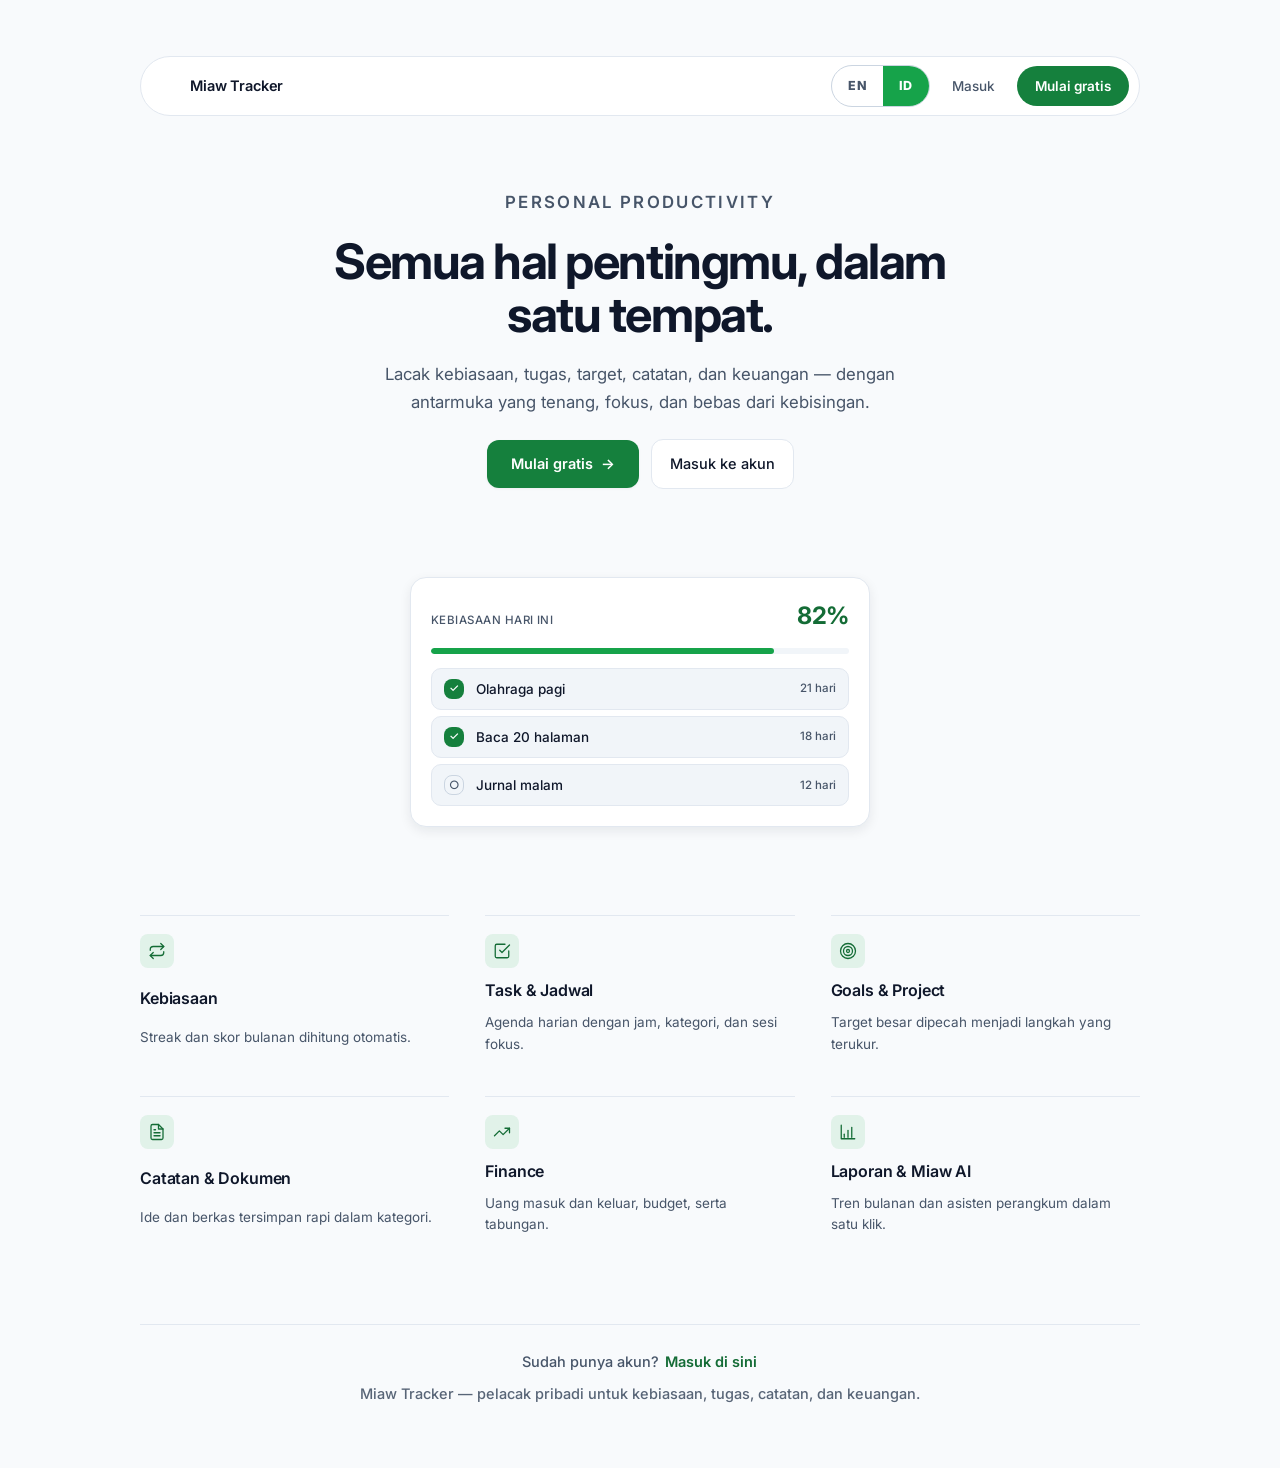
==== public/index.html @ cd2a3429 "ui131: empty state seluruh modul EN + aturan interpolasi (fix Target tercapai, hasil fungsi final)" ====
<!DOCTYPE html>
<html lang="id">
<head>
  <meta charset="UTF-8" />
  <meta name="viewport" content="width=device-width, initial-scale=1.0, viewport-fit=cover" />
  <title>Miaw Tracker - Analitik Kebiasaan</title>
  <link rel="preconnect" href="https://fonts.googleapis.com" />
  <link rel="preconnect" href="https://fonts.gstatic.com" crossorigin />
  <link href="https://fonts.googleapis.com/css2?family=Inter:wght@400;500;600;700&display=swap" rel="stylesheet" />
  <link rel="stylesheet" href="styles.css?v=20260918-ui131" />
  <link rel="stylesheet" href="theme.css?v=20260918-ui131" />
  <link rel="icon" href="cat-logo.svg" />
</head>
<body class="auth-required">
  <a class="skip-link" href="#content">Langsung ke konten</a>
  <div id="overlay" class="overlay" aria-hidden="true"></div>

  <section id="authScreen" class="auth-screen" aria-live="polite"></section>

  <aside id="sidebar" class="sidebar app-shell" aria-label="Navigasi utama">
    <div class="brand">
      <img class="brand-mark" src="cat-logo.svg" alt="" aria-hidden="true" />
      <div class="brand-copy">
        <div class="brand-name">Miaw Tracker</div>
        <p>Jejak harian, mingguan, dan bulanan</p>
      </div>
    </div>

    <nav class="nav">
      <button class="nav-item active" type="button" data-view="dashboard">
        <span class="nav-icon" aria-hidden="true">
          <svg viewBox="0 0 24 24"><rect x="3" y="3" width="7" height="8"/><rect x="14" y="3" width="7" height="5"/><rect x="14" y="12" width="7" height="9"/><rect x="3" y="15" width="7" height="6"/></svg>
        </span>
        <span data-i18n="nav.dashboard">Dashboard</span>
      </button>

      <div class="nav-group" data-group="activity">
        <button class="nav-group-toggle" type="button" data-group-toggle="activity" aria-expanded="false">
          <span class="nav-icon" aria-hidden="true">
            <svg viewBox="0 0 24 24"><path d="M13 2L4.5 13.5H11L9.5 22 18 10.5h-6.5L13 2z"/></svg>
          </span>
          <span class="nav-group-name" data-i18n="nav.activity">Activity</span>
          <span class="nav-chevron" aria-hidden="true"><svg viewBox="0 0 24 24"><path d="M6 9l6 6 6-6"/></svg></span>
        </button>
        <div class="nav-group-items">
          <div class="nav-group-items-inner">
            <button class="nav-item sub" type="button" data-view="task"><span data-i18n="nav.daily">Daily Task</span></button>
            <button class="nav-item sub" type="button" data-view="jadwal"><span data-i18n="nav.jadwal">Jadwal</span></button>
          </div>
        </div>
      </div>

      <div class="nav-group" data-group="goals">
        <button class="nav-group-toggle" type="button" data-group-toggle="goals" aria-expanded="false">
          <span class="nav-icon" aria-hidden="true">
            <svg viewBox="0 0 24 24"><path d="M12 20v-6"/><path d="M12 14c-4 0-6-2.5-6-6 3 0 6 1 6 6z"/><path d="M12 14c4 0 6-2.5 6-6-3 0-6 1-6 6z"/></svg>
          </span>
          <span class="nav-group-name" data-i18n="nav.goals">Goals &amp; Habit</span>
          <span class="nav-chevron" aria-hidden="true"><svg viewBox="0 0 24 24"><path d="M6 9l6 6 6-6"/></svg></span>
        </button>
        <div class="nav-group-items">
          <div class="nav-group-items-inner">
            <button class="nav-item sub" type="button" data-view="goals"><span data-i18n="nav.goals-sub">Goals</span></button>
            <button class="nav-item sub" type="button" data-view="project"><span data-i18n="nav.project">Project</span></button>
            <button class="nav-item sub" type="button" data-view="project-task"><span data-i18n="nav.project-task">Project Task</span></button>
            <button class="nav-item sub" type="button" data-view="habits"><span data-i18n="nav.habit">Habit</span></button>
          </div>
        </div>
      </div>

      <div class="nav-group" data-group="organization">
        <button class="nav-group-toggle" type="button" data-group-toggle="organization" aria-expanded="false">
          <span class="nav-icon" aria-hidden="true">
            <svg viewBox="0 0 24 24"><rect x="3" y="4" width="18" height="16" rx="2"/><path d="M3 9h18M9 9v11"/></svg>
          </span>
          <span class="nav-group-name" data-i18n="nav.organization">Organization</span>
          <span class="nav-chevron" aria-hidden="true"><svg viewBox="0 0 24 24"><path d="M6 9l6 6 6-6"/></svg></span>
        </button>
        <div class="nav-group-items">
          <div class="nav-group-items-inner">
            <button class="nav-item sub" type="button" data-view="catatan"><span data-i18n="nav.notes">Catatan</span></button>
            <button class="nav-item sub" type="button" data-view="dokumen"><span data-i18n="nav.docs">Dokumen</span></button>
          </div>
        </div>
      </div>

      <div class="nav-group" data-group="keuangan">
        <button class="nav-group-toggle" type="button" data-group-toggle="keuangan" aria-expanded="false">
          <span class="nav-icon" aria-hidden="true">
            <svg viewBox="0 0 24 24"><circle cx="12" cy="12" r="9"/><path d="M12 7v10M15 9.5c0-1.4-1.3-2.5-3-2.5s-3 1.1-3 2.5 1.3 2.5 3 2.5 3 1.1 3 2.5-1.3 2.5-3 2.5-3-1.1-3-2.5"/></svg>
          </span>
          <span class="nav-group-name" data-i18n="nav.finance">Finance</span>
          <span class="nav-chevron" aria-hidden="true"><svg viewBox="0 0 24 24"><path d="M6 9l6 6 6-6"/></svg></span>
        </button>
        <div class="nav-group-items">
          <div class="nav-group-items-inner">
            <button class="nav-item sub" type="button" data-view="transaksi"><span data-i18n="nav.tx">Transaksi</span></button>
            <button class="nav-item sub" type="button" data-view="budget"><span data-i18n="nav.budget">Budget</span></button>
            <button class="nav-item sub" type="button" data-view="tabungan"><span data-i18n="nav.savings">Tabungan</span></button>
            <button class="nav-item sub" type="button" data-view="laporan-keuangan"><span data-i18n="nav.report-fin">Laporan Keuangan</span></button>
          </div>
        </div>
      </div>

      <button class="nav-item" type="button" data-view="reports">
        <span class="nav-icon" aria-hidden="true">
          <svg viewBox="0 0 24 24"><path d="M3 3v18h18"/><path d="M7 14v4M12 9v9M17 5v13"/></svg>
        </span>
        <span data-i18n="nav.export">kspor &amp; Laporan</span>
      </button>

      <button class="nav-item" type="button" data-view="miawai">
        <span class="nav-icon" aria-hidden="true">
          <svg viewBox="0 0 24 24"><path d="M12 3l1.9 5.1L19 10l-5.1 1.9L12 17l-1.9-5.1L5 10l5.1-1.9L12 3z"/><path d="M19 15l.9 2.1L22 18l-2.1.9L19 21l-.9-2.1L16 18l2.1-.9L19 15z"/></svg>
        </span>
        <span data-i18n="nav.ai">iawAI</span>
      </button>

      <button class="nav-item" type="button" data-view="account">
        <span class="nav-icon" aria-hidden="true">
          <svg viewBox="0 0 24 24"><path d="M20 21a8 8 0 0 0-16 0"/><circle cx="12" cy="7" r="4"/></svg>
        </span>
        <span data-i18n="nav.account">kun</span>
      </button>
    </nav>
  </aside>

  <main class="main app-shell">
    <header class="topbar">
      <button id="menuBtn" class="icon-button mobile-only" type="button" aria-label="Buka navigasi">
        <svg viewBox="0 0 24 24"><path d="M4 7h16M4 12h16M4 17h16"/></svg>
      </button>

      <div class="title-group">
        <h1 id="pageTitle">Dashboard</h1>
        <p id="pageSubtitle">Ringkasan kebiasaan tahunan</p>
      </div>

      <label id="taskSearchWrap" class="task-search" hidden>
        <svg viewBox="0 0 24 24"><circle cx="11" cy="11" r="7"/><path d="m20 20-3.5-3.5"/></svg>
        <input id="taskSearchInput" type="search" placeholder="Cari task…" autocomplete="off" />
      </label>

      <div class="lang-toggle" role="group" aria-label="Pilih bahasa / Choose language">
        <button type="button" class="lang-btn" data-action="set-lang" data-lang-set="en" aria-pressed="false" title="English">EN</button>
        <button type="button" class="lang-btn" data-action="set-lang" data-lang-set="id" aria-pressed="true" title="Bahasa Indonesia">ID</button>
      </div>

      <button id="globalSearchBtn" class="icon-button" type="button" aria-label="Cari (Ctrl+K)" title="Cari (Ctrl+K)">
        <svg viewBox="0 0 24 24"><circle cx="11" cy="11" r="7"/><path d="m20 20-3.5-3.5"/></svg>
      </button>

      <div id="authPanel" class="auth-panel" aria-live="polite"></div>

      <button id="themeToggle" class="icon-button" type="button" aria-label="Ganti tema warna" title="Ganti tema warna">
        <svg class="sun-icon" viewBox="0 0 24 24"><circle cx="12" cy="12" r="4"/><path d="M12 2v2M12 20v2M4.93 4.93l1.41 1.41M17.66 17.66l1.41 1.41M2 12h2M20 12h2M4.93 19.07l1.41-1.41M17.66 6.34l1.41-1.41"/></svg>
        <svg class="moon-icon" viewBox="0 0 24 24"><path d="M21 12.8A9 9 0 1 1 11.2 3 7 7 0 0 0 21 12.8Z"/></svg>
      </button>
    </header>

    <section id="content" class="content" aria-live="polite"></section>
  </main>

  <div id="toast" class="toast" role="status" aria-live="polite"></div>

  <script src="runtime-config.js?v=20260918-ui131"></script>
  <script src="js/core/01-config.js?v=20260918-ui131"></script>
  <script src="js/core/04-utils.js?v=20260918-ui131"></script>
  <script src="js/core/06b-i18n-dict.js?v=20260918-ui131"></script>
  <script src="js/core/06-lang.js?v=20260918-ui131"></script>
  <script src="js/core/07-theme.js?v=20260918-ui131"></script>
  <script src="js/core/02-runtime-dom.js?v=20260918-ui131"></script>
  <script src="js/core/05-storage.js?v=20260918-ui131"></script>
  <script src="js/auth/11-session.js?v=20260918-ui131"></script>
  <script src="js/core/03-state.js?v=20260918-ui131"></script>
  <script src="js/auth/13-remote-sync.js?v=20260918-ui131"></script>
  <script src="js/auth/12-oauth.js?v=20260918-ui131"></script>
  <script src="js/core/06-toast.js?v=20260918-ui131"></script>
  <script src="js/core/08-nav.js?v=20260918-ui131"></script>
  <script src="js/auth/14-auth-ui.js?v=20260918-ui131"></script>
  <script src="js/core/09-router.js?v=20260918-ui131"></script>
  <script src="js/modules/habit-analytics.js?v=20260918-ui131"></script>
  <script src="js/modules/daily-tasks.js?v=20260918-ui131"></script>
  <script src="js/modules/goals.js?v=20260918-ui131"></script>
  <script src="js/modules/projects.js?v=20260918-ui131"></script>
  <script src="js/modules/tasks.js?v=20260918-ui131"></script>
  <script src="js/modules/schedule.js?v=20260918-ui131"></script>
  <script src="js/modules/notes.js?v=20260918-ui131"></script>
  <script src="js/modules/finance-reports-legacy.js?v=20260918-ui131"></script>
  <script src="js/modules/finance-savings.js?v=20260918-ui131"></script>
  <script src="js/modules/finance-budget.js?v=20260918-ui131"></script>
  <script src="js/modules/finance-transactions.js?v=20260918-ui131"></script>
  <script src="js/modules/finance-documents.js?v=20260918-ui131"></script>
  <script src="js/modules/progress.js?v=20260918-ui131"></script>
  <script src="js/modules/dashboard.js?v=20260918-ui131"></script>
  <script src="js/modules/miawai.js?v=20260918-ui131"></script>
  <script src="js/modules/habit-legacy.js?v=20260918-ui131"></script>
  <script src="js/events/20-bind-events.js?v=20260918-ui131"></script>
  <script src="js/modules/laporan-export.js?v=20260918-ui131"></script>
  <script src="js/modules/global-search.js?v=20260918-ui131"></script>
  <script src="js/modules/onboarding.js?v=20260918-ui131"></script>
  <script src="js/core/22-ux-states.js?v=20260918-ui131"></script>
  <script src="js/bootstrap/30-init.js?v=20260918-ui131"></script>
</body>
</html>
---- public/styles.css ----
:root {
color-scheme: light;
}

[data-theme="dark"] {
color-scheme: dark;
}

* {
  box-sizing: border-box;
}

html {
  min-height: 100%;
  overflow-x: hidden;
}

body {
  min-height: 100vh;
  width: 100%;
  max-width: 100vw;
  margin: 0;
  overflow-x: hidden;
  background:
    linear-gradient(130deg, color-mix(in srgb, var(--teal) 8%, transparent), transparent 260px),
    linear-gradient(225deg, color-mix(in srgb, var(--rose) 7%, transparent), transparent 330px),
    linear-gradient(0deg, color-mix(in srgb, var(--blue) 5%, transparent), transparent 420px),
    var(--bg);
  color: var(--text);
  font-family: Inter, ui-sans-serif, system-ui, -apple-system, BlinkMacSystemFont, "Segoe UI", sans-serif;
  line-height: 1.5;
}

body.auth-required {
  display: grid;
  place-items: stretch;
}

body.auth-required .app-shell,
body.auth-required .overlay {
  display: none;
}

.auth-screen {
  display: none;
}

body.auth-required .auth-screen {
  min-height: 100vh;
  display: grid;
  place-items: center;
  padding: 28px;
}

.auth-hero {
  width: min(100%, 430px);
  display: grid;
  gap: 22px;
  padding: 28px;
  border: 1px solid var(--line);
  border-radius: var(--radius);
  background:
    linear-gradient(135deg, color-mix(in srgb, var(--teal) 11%, transparent), transparent 48%),
    linear-gradient(315deg, color-mix(in srgb, var(--rose) 9%, transparent), transparent 52%),
    var(--panel);
  box-shadow: var(--shadow);
}

.auth-brand {
  display: flex;
  align-items: center;
  gap: 12px;
}

.auth-brand img {
  width: 48px;
  height: 48px;
  object-fit: contain;
}

.auth-brand span,
.auth-brand strong {
  display: block;
}

.auth-brand span {
  color: var(--muted);
  font-size: var(--fs-xs);
  font-weight: 900;
  letter-spacing: 0.08em;
  text-transform: uppercase;
}

.auth-brand strong {
  color: var(--text);
  font-size: var(--fs-base);
}

.auth-copy {
  display: grid;
  gap: 8px;
}

.auth-copy h1,
.auth-copy p {
  margin: 0;
}

.auth-copy h1 {
  font-size: clamp(1.55rem, 7vw, 2.15rem);
  line-height: 1.1;
}

.auth-copy p {
  color: var(--muted);
  font-size: var(--fs-md);
}

.auth-hint {
  margin: 0;
  color: var(--muted);
  font-size: var(--fs-sm);
  font-weight: 700;
}

.auth-page-form {
  display: grid;
  gap: 9px;
}

.auth-page-form label {
  color: var(--text);
  font-size: var(--fs-sm);
  font-weight: 900;
}

.auth-page-form input {
  width: 100%;
  min-height: 46px;
  padding: 10px 12px;
  font-size: var(--fs-base);
  border: 1px solid var(--line);
  border-radius: var(--radius);
  background: var(--panel-soft);
  color: var(--text);
  outline: none;
}

.auth-page-form input:focus {
  border-color: var(--teal);
  box-shadow: var(--focus);
}

.auth-primary,
.auth-switch,
.auth-text-button {
  min-height: 44px;
  border-radius: var(--radius);
  font-weight: 900;
}

.auth-primary {
  margin-top: 6px;
  border: 1px solid var(--teal-strong);
  background: var(--teal-strong);
  color: var(--on-accent);
}

.auth-primary:disabled {
  cursor: wait;
  opacity: 0.68;
}

.auth-text-button:disabled {
  cursor: not-allowed;
  color: var(--muted);
  opacity: 0.7;
}

.auth-switch,
.auth-text-button {
  border: 0;
  background: transparent;
  color: color-mix(in srgb, var(--blue) 70%, var(--text));
}

.auth-row-actions {
  display: flex;
  flex-wrap: wrap;
  justify-content: space-between;
  gap: 8px;
}

button,
input,
select {
  font: inherit;
}

button {
  cursor: pointer;
}

svg {
  width: 20px;
  height: 20px;
  fill: none;
  stroke: currentColor;
  stroke-width: 2;
  stroke-linecap: round;
  stroke-linejoin: round;
}

.sidebar {
  position: fixed;
  inset: 0 auto 0 0;
  z-index: 30;
  width: 292px;
  display: flex;
  flex-direction: column;
  gap: 22px;
  padding: 22px 18px;
  background:
    linear-gradient(160deg, color-mix(in srgb, var(--teal) 22%, transparent), transparent 28%),
    linear-gradient(20deg, color-mix(in srgb, var(--violet) 14%, transparent), transparent 44%),
    var(--sidebar);
  color: var(--sidebar-text);
  box-shadow: var(--sh-4);
}

.brand {
  display: flex;
  align-items: center;
  gap: 12px;
  padding: 8px 6px 14px;
  border-bottom: 1px solid rgba(255, 255, 255, 0.12);
}

.brand-mark {
  width: 44px;
  height: 44px;
  display: block;
  object-fit: contain;
  filter: drop-shadow(0 4px 8px rgba(15, 23, 42, 0.14));
}

.brand-copy h1, .brand-copy .brand-name,
.brand-copy p,
.title-group h1,
.title-group h2,
.title-group p,
.section-heading h3,
.section-heading p {
  margin: 0;
}

.brand-copy h1, .brand-copy .brand-name {
  font-size: var(--fs-base);
  line-height: 1.2;
}

.brand-copy p {
  margin-top: 2px;
  color: color-mix(in srgb, var(--sidebar-text) 0.72, transparent);
  font-size: var(--fs-xs);
}

.nav {
  display: flex;
  flex-direction: column;
  gap: 18px;
  flex: 1 1 auto;
  min-height: 0;
  overflow-y: auto;
  overscroll-behavior: contain;
  scrollbar-width: thin;
  padding-right: 4px;
}

.nav-item,
.month-link {
  width: 100%;
  display: flex;
  align-items: center;
  justify-content: space-between;
  gap: 10px;
  min-height: 44px;
  padding: 9px 10px;
  border: 1px solid transparent;
  border-radius: var(--radius);
  background: transparent;
  color: color-mix(in srgb, var(--sidebar-text) 78%, transparent);
  text-align: left;
}

.nav-item {
  justify-content: flex-start;
  font-weight: 800;
}

.nav-icon {
  width: 28px;
  height: 28px;
  display: grid;
  place-items: center;
}

.nav-icon svg {
  width: 18px;
  height: 18px;
}

.nav-item:hover,
.month-link:hover,
.nav-item.active,
.month-link.active {
  background: var(--sidebar-soft);
  border-color: rgba(255, 255, 255, 0.12);
  color: var(--sidebar-text);
}

.nav-item.active {
  box-shadow: inset 4px 0 0 var(--cyan);
}

.month-link.active {
  box-shadow: inset 4px 0 0 var(--amber);
}

.month-link strong {
  width: 44px;
  text-align: right;
  color: color-mix(in srgb, var(--teal) 70%, var(--text));
  font-size: var(--fs-xs);
}

.month-link:nth-child(3n + 1) strong {
  color: color-mix(in srgb, var(--green) 70%, var(--text));
}

.month-link:nth-child(3n + 2) strong {
  color: color-mix(in srgb, var(--amber) 70%, var(--text));
}

.month-link:nth-child(3n) strong {
  color: color-mix(in srgb, var(--violet) 70%, var(--text));
}

.nav-block {
  display: grid;
  gap: 8px;
}

.nav-label {
  color: color-mix(in srgb, var(--sidebar-text) 0.62, transparent);
  font-size: var(--fs-2xs);
  font-weight: 800;
  letter-spacing: 0.08em;
  text-transform: uppercase;
}

.year-select {
  width: 100%;
  min-height: 42px;
  padding: 0 10px;
  border: 1px solid rgba(255, 255, 255, 0.14);
  border-radius: var(--radius);
  background: var(--sidebar-soft);
  color: var(--sidebar-text);
  outline: none;
}

.year-select:focus {
  box-shadow: 0 0 0 3px color-mix(in srgb, var(--teal) 20%, transparent);
}

.month-list {
  display: grid;
  gap: 4px;
  padding-right: 2px;
}

.auth-panel {
  min-width: 0;
  flex: 0 1 auto;
}

.auth-card {
  display: flex;
  align-items: center;
  gap: 10px;
  max-width: min(390px, 34vw);
  min-height: 42px;
  padding: 6px 8px 6px 10px;
  border: 1px solid var(--line);
  border-radius: var(--radius);
  background: var(--panel);
  color: var(--muted);
  font-size: var(--fs-xs);
}

.auth-card strong {
  overflow: hidden;
  color: var(--text);
  font-size: var(--fs-sm);
  text-overflow: ellipsis;
  white-space: nowrap;
}

.auth-card p {
  margin: 0;
  overflow: hidden;
  color: var(--muted);
  font-size: var(--fs-2xs);
  text-overflow: ellipsis;
  white-space: nowrap;
}

.auth-kicker {
  color: color-mix(in srgb, var(--teal) 70%, var(--text));
  font-size: var(--fs-2xs);
  font-weight: 900;
  letter-spacing: 0.06em;
  text-transform: uppercase;
  white-space: nowrap;
}

.auth-identity {
  display: grid;
  min-width: 0;
  line-height: 1.2;
}


.auth-button {
  min-height: 44px;
  padding-inline: 16px;
  border-radius: var(--radius);
  border: 1px solid var(--line);
  background: linear-gradient(125deg, var(--teal), var(--teal-strong));
  color: var(--on-accent);
  font-weight: 900;
}

.auth-button.secondary {
  border-color: var(--line);
  background: var(--panel-soft);
  color: var(--text);
}

.auth-button:disabled {
  cursor: wait;
  opacity: 0.68;
}

.auth-card.signed-in {
  background:
    linear-gradient(135deg, color-mix(in srgb, var(--teal) 8%, transparent), transparent 58%),
    var(--panel);
}

.sidebar-footer {
  margin-top: auto;
  padding: 12px;
  border: 1px solid rgba(255, 255, 255, 0.12);
  border-radius: var(--radius);
  background: rgba(255, 255, 255, 0.05);
  color: color-mix(in srgb, var(--sidebar-text) 0.72, transparent);
  font-size: var(--fs-sm);
}

.sidebar-footer p {
  margin: 0;
}

.main {
  min-width: 0;
  max-width: 100vw;
  margin-left: 292px;
}

.topbar {
  position: sticky;
  top: 0;
  z-index: 20;
  display: flex;
  align-items: center;
  justify-content: space-between;
  gap: 14px;
  min-height: 64px;
  padding: 10px 24px;
  background: var(--panel);
  border-bottom: 1px solid var(--line);
  min-width: 0;
}

.title-group {
  min-width: 0;
  margin-right: auto;
}

.title-group h1,
.title-group h2 {
  font-size: clamp(1.15rem, 2vw, 1.7rem);
  line-height: 1.2;
}

.title-group p {
  margin-top: 2px;
  color: var(--muted);
  font-size: var(--fs-md);
}

.icon-button {
  width: 42px;
  height: 42px;
  display: grid;
  place-items: center;
  flex: 0 0 auto;
  border: 1px solid var(--line);
  border-radius: var(--radius);
  background: var(--panel);
  color: var(--text);
}

.icon-button:hover,
.icon-button:focus-visible {
  border-color: var(--teal);
  box-shadow: var(--focus);
  outline: none;
}

.moon-icon,
[data-theme="dark"] .sun-icon {
  display: none;
}

[data-theme="dark"] .moon-icon {
  display: block;
}

.mobile-only {
  display: none;
}

.content {
  width: min(100%, 1500px);
  max-width: 100vw;
  margin: 0 auto;
  padding: 24px 28px 42px;
}

.dashboard-layout,
.month-layout {
  display: grid;
  gap: 18px;
}

.dashboard-layout > *,
.month-layout > * {
  min-width: 0;
}

.dashboard-sheet {
  display: grid;
  grid-template-columns: 170px minmax(0, 1fr) 210px;
  gap: 12px;
  align-items: stretch;
  min-width: 0;
  max-width: 100%;
  overflow: hidden;
  padding: 12px;
  border: 1px solid var(--line);
  border-radius: var(--radius);
  background:
    linear-gradient(135deg, color-mix(in srgb, var(--teal) 7%, transparent), transparent 38%),
    linear-gradient(315deg, color-mix(in srgb, var(--amber) 8%, transparent), transparent 36%),
    linear-gradient(90deg, color-mix(in srgb, var(--line) 30%, transparent) 1px, transparent 1px),
    linear-gradient(180deg, color-mix(in srgb, var(--line) 30%, transparent) 1px, transparent 1px),
    var(--panel);
  background-size: 34px 34px;
  box-shadow: var(--shadow);
}

.sheet-sidebar {
  display: grid;
  grid-template-rows: repeat(3, minmax(112px, 1fr));
  gap: 8px;
}

.sheet-tile {
  display: grid;
  align-content: center;
  justify-items: center;
  gap: 8px;
  min-height: 110px;
  padding: 14px;
  border: 1px solid var(--line);
  border-radius: var(--radius);
  box-shadow: var(--sh-3);
  text-align: center;
}

.label-tile {
  background: linear-gradient(160deg, color-mix(in srgb, var(--rose) 14%, var(--panel)), var(--panel));
}

.month-tile {
  background: linear-gradient(160deg, color-mix(in srgb, var(--blue) 14%, var(--panel)), var(--panel));
}

.habit-tile {
  background: linear-gradient(160deg, color-mix(in srgb, var(--teal) 15%, var(--panel)), var(--panel));
}

.sheet-tile span {
  color: var(--muted);
  font-size: var(--fs-xs);
  font-weight: 900;
}

.sheet-tile strong {
  font-size: var(--fs-2xl);
  line-height: 1.1;
}

.label-tile strong {
  color: var(--rose);
}

.month-tile strong {
  color: color-mix(in srgb, var(--blue) 70%, var(--text));
}

.habit-tile strong {
  color: color-mix(in srgb, var(--teal) 70%, var(--text));
}

.sheet-stage,
.cat-card {
  border: 1px solid var(--line);
  border-radius: var(--radius);
  background:
    linear-gradient(180deg, color-mix(in srgb, var(--cyan) 5%, transparent), transparent 44%),
    color-mix(in srgb, var(--panel) 94%, transparent);
}

.sheet-stage {
  display: grid;
  gap: 12px;
  min-width: 0;
  max-width: 100%;
  overflow: hidden;
  padding: 16px;
}

.sheet-stage-head {
  display: flex;
  align-items: flex-start;
  justify-content: space-between;
  gap: 12px;
}

.sheet-stage-head h3,
.sheet-stage-head p {
  margin: 0;
}

.sheet-stage-head h2 {
  margin-top: 8px;
  font-size: var(--fs-xl);
  line-height: 1.2;
}

.sheet-stage-head p {
  margin-top: 4px;
  color: var(--muted);
  font-size: var(--fs-md);
}

.cat-card {
  position: relative;
  display: grid;
  align-content: center;
  justify-items: center;
  gap: 10px;
  min-height: 280px;
  padding: 18px;
  overflow: hidden;
  text-align: center;
}

.cat-card::before {
  content: "";
  position: absolute;
  inset: auto -30px -55px -30px;
  height: 135px;
  background:
    radial-gradient(circle at 20% 42%, color-mix(in srgb, var(--rose) 26%, transparent), transparent 34%),
    radial-gradient(circle at 74% 20%, color-mix(in srgb, var(--amber) 28%, transparent), transparent 32%),
    linear-gradient(135deg, color-mix(in srgb, var(--teal) 20%, transparent), color-mix(in srgb, var(--violet) 16%, transparent));
  opacity: 0.72;
}

.cat-card > * {
  position: relative;
  z-index: 1;
}

.cat-card span {
  color: var(--muted);
  font-size: var(--fs-sm);
  font-weight: 900;
  letter-spacing: 0.06em;
  text-transform: uppercase;
}

.cat-card strong {
  font-size: var(--fs-4xl);
  line-height: 1;
}

.cat-card p {
  max-width: 150px;
  margin: 0;
  color: var(--muted);
  font-size: var(--fs-sm);
}

.cat-badge {
  width: 148px;
  height: 168px;
  display: grid;
  place-items: center;
}

.cat-badge img {
  width: 100%;
  height: 100%;
  display: block;
  object-fit: contain;
  filter: drop-shadow(0 12px 18px rgba(15, 23, 42, 0.18));
}

.daily-strip {
  display: grid;
  grid-auto-flow: column;
  grid-auto-columns: minmax(42px, 1fr);
  gap: 5px;
  width: 100%;
  max-width: 100%;
  min-width: 0;
  overflow: auto;
  padding: 8px 2px 2px;
}

.daily-strip.empty {
  grid-auto-flow: row;
  color: var(--muted);
  font-weight: 800;
}

.day-score {
  display: grid;
  justify-items: center;
  gap: 5px;
  min-height: 58px;
  padding: 6px 4px;
  border: 1px solid var(--line);
  border-radius: var(--radius);
  background: var(--panel-soft);
}

.day-score strong {
  font-size: var(--fs-2xs);
  line-height: 1;
}

.day-score span {
  width: 24px;
  height: 24px;
  display: grid;
  place-items: center;
  border-radius: var(--r-xs);
  background: var(--panel);
  color: var(--muted);
  font-size: var(--fs-2xs);
  font-weight: 900;
}

.score-great {
  border-color: color-mix(in srgb, var(--green) 60%, var(--line));
  background: linear-gradient(180deg, color-mix(in srgb, var(--green) 18%, var(--panel)), var(--panel));
}

.score-good {
  border-color: color-mix(in srgb, var(--cyan) 55%, var(--line));
  background: linear-gradient(180deg, color-mix(in srgb, var(--cyan) 15%, var(--panel)), var(--panel));
}

.score-watch {
  border-color: color-mix(in srgb, var(--amber) 60%, var(--line));
  background: linear-gradient(180deg, color-mix(in srgb, var(--amber) 19%, var(--panel)), var(--panel));
}

.score-low {
  border-color: color-mix(in srgb, var(--rose) 50%, var(--line));
  background: linear-gradient(180deg, color-mix(in srgb, var(--rose) 13%, var(--panel)), var(--panel));
}

.dashboard-band {
  display: grid;
  grid-template-columns: repeat(auto-fit, minmax(172px, 1fr));
  gap: 14px;
  min-width: 0;
}

.category-board {
  display: grid;
  grid-template-columns: repeat(4, minmax(0, 1fr));
  gap: 12px;
  min-width: 0;
}

.category-card {
  display: grid;
  gap: 12px;
  min-height: 138px;
  padding: 15px;
  border: 1px solid var(--line);
  border-left-width: 5px;
  border-radius: var(--radius);
  background: linear-gradient(180deg, color-mix(in srgb, var(--teal) 4%, var(--panel)), var(--panel));
  box-shadow: var(--shadow);
}

.category-card.tone-blue {
  background: linear-gradient(180deg, color-mix(in srgb, var(--blue) 6%, var(--panel)), var(--panel));
}

.category-card.tone-amber {
  background: linear-gradient(180deg, color-mix(in srgb, var(--amber) 8%, var(--panel)), var(--panel));
}

.category-card.tone-rose {
  background: linear-gradient(180deg, color-mix(in srgb, var(--rose) 7%, var(--panel)), var(--panel));
}

.category-card div:first-child {
  display: flex;
  align-items: flex-start;
  justify-content: space-between;
  gap: 12px;
}

.category-card span {
  color: var(--muted);
  font-size: var(--fs-xs);
  font-weight: 900;
  letter-spacing: 0.05em;
  text-transform: uppercase;
}

.category-card strong {
  font-size: var(--fs-xl);
  line-height: 1;
}

.category-track {
  height: 12px;
  overflow: hidden;
  border-radius: var(--r-pill);
  background: color-mix(in srgb, var(--line) 70%, transparent);
}

.category-track span {
  display: block;
  height: 100%;
  border-radius: inherit;
  background: var(--teal);
}

.category-card.tone-amber .category-track span {
  background: linear-gradient(90deg, var(--amber), var(--orange));
}

.category-card.tone-rose .category-track span {
  background: linear-gradient(90deg, var(--rose), var(--pink));
}

.category-card.tone-blue .category-track span {
  background: linear-gradient(90deg, var(--blue), var(--violet));
}

.category-card p {
  margin: 0;
  color: var(--muted);
  font-size: var(--fs-sm);
}

.month-board {
  min-width: 0;
  overflow: hidden;
}

.month-tile-grid {
  display: grid;
  grid-template-columns: repeat(12, minmax(82px, 1fr));
  gap: 7px;
  max-width: 100%;
  min-width: 0;
  overflow: auto;
}

.month-score-card {
  display: grid;
  justify-items: start;
  gap: 6px;
  min-height: 94px;
  padding: 11px;
  border: 1px solid var(--line);
  border-radius: var(--radius);
  background: linear-gradient(180deg, var(--panel-soft), var(--panel));
  color: var(--text);
  text-align: left;
}

.month-score-card:nth-child(4n + 1) {
  border-top: 4px solid var(--teal);
}

.month-score-card:nth-child(4n + 2) {
  border-top: 4px solid var(--blue);
}

.month-score-card:nth-child(4n + 3) {
  border-top: 4px solid var(--amber);
}

.month-score-card:nth-child(4n) {
  border-top: 4px solid var(--rose);
}

.month-score-card.score-great strong {
  color: color-mix(in srgb, var(--green) 70%, var(--text));
}

.month-score-card.score-good strong {
  color: var(--accent-ink);
}

.month-score-card.score-watch strong {
  color: color-mix(in srgb, var(--amber) 70%, var(--text));
}

.month-score-card.score-low strong {
  color: var(--rose);
}

.month-score-card:hover,
.month-score-card:focus-visible {
  border-color: var(--teal);
  box-shadow: var(--focus);
  outline: none;
}

.month-score-card span,
.month-score-card em {
  color: var(--muted);
  font-size: var(--fs-2xs);
  font-style: normal;
  font-weight: 900;
  letter-spacing: 0.04em;
  text-transform: uppercase;
}

.month-score-card strong {
  font-size: var(--fs-xl);
  line-height: 1;
}

.metric-grid {
  display: grid;
  grid-template-columns: repeat(auto-fit, minmax(172px, 1fr));
  gap: 14px;
}

.metric-grid > .metric-card:only-child {
  grid-column: 1 / -1;
}

.metric-card,
.panel {
  border: 1px solid var(--line);
  border-radius: var(--radius);
  background: var(--panel);
  box-shadow: var(--shadow);
}

.metric-card {
  min-width: 0;
  min-height: 124px;
  display: flex;
  flex-direction: column;
  justify-content: space-between;
  gap: 8px;
  padding: 16px;
  overflow: hidden;
  border-left-width: 5px;
}

.metric-card.tone-teal {
  background: linear-gradient(160deg, color-mix(in srgb, var(--teal) 10%, var(--panel)), var(--panel) 62%);
}

.metric-card.tone-blue {
  background: linear-gradient(160deg, color-mix(in srgb, var(--blue) 10%, var(--panel)), var(--panel) 62%);
}

.metric-card.tone-amber {
  background: linear-gradient(160deg, color-mix(in srgb, var(--amber) 13%, var(--panel)), var(--panel) 62%);
}

.metric-card.tone-rose {
  background: linear-gradient(160deg, color-mix(in srgb, var(--rose) 10%, var(--panel)), var(--panel) 62%);
}

.metric-card.tone-violet {
  background: linear-gradient(160deg, color-mix(in srgb, var(--violet) 10%, var(--panel)), var(--panel) 62%);
}

.metric-card span {
  color: var(--muted);
  font-size: var(--fs-xs);
  font-weight: 900;
  letter-spacing: 0.06em;
  text-transform: uppercase;
}

.metric-card strong {
  font-size: clamp(1.35rem, 3vw, 2rem);
  line-height: 1.1;
}

.metric-card.tone-teal strong {
  color: color-mix(in srgb, var(--teal) 70%, var(--text));
}

.metric-card.tone-blue strong {
  color: color-mix(in srgb, var(--blue) 70%, var(--text));
}

.metric-card.tone-amber strong {
  color: color-mix(in srgb, var(--amber) 70%, var(--text));
}

.metric-card.tone-rose strong {
  color: var(--rose);
}

.metric-card.tone-violet strong {
  color: color-mix(in srgb, var(--violet) 70%, var(--text));
}

.metric-card p {
  margin: 0;
  color: var(--muted);
  font-size: var(--fs-sm);
}

.tone-teal {
  border-left-color: var(--teal);
}

.tone-blue {
  border-left-color: var(--blue);
}

.tone-amber {
  border-left-color: var(--amber);
}

.tone-rose {
  border-left-color: var(--rose);
}

.tone-violet {
  border-left-color: var(--violet);
}

.panel {
  padding: 18px;
}

.point-calendar-panel {
  min-width: 0;
}

.point-calendar {
  display: grid;
  grid-template-columns: repeat(7, minmax(0, 1fr));
  gap: 8px;
}

.point-weekday {
  min-height: 30px;
  display: grid;
  place-items: center;
  color: var(--muted);
  font-size: var(--fs-2xs);
  font-weight: 900;
  text-transform: uppercase;
}

.point-day {
  position: relative;
  display: grid;
  grid-template-columns: 1fr auto;
  gap: 3px 6px;
  min-height: 94px;
  padding: 10px;
  border: 1px solid var(--line);
  border-radius: var(--radius);
  background: var(--panel-soft);
}

.point-day.is-empty {
  min-height: 94px;
  border-style: dashed;
  background: color-mix(in srgb, var(--panel-soft) 54%, transparent);
}

.point-day.is-focus {
  box-shadow: inset 0 0 0 2px color-mix(in srgb, var(--blue) 58%, transparent);
}

.point-day.is-today {
  border-color: var(--violet);
  box-shadow: inset 0 0 0 2px color-mix(in srgb, var(--violet) 46%, transparent);
}

.point-day span {
  width: 28px;
  height: 28px;
  display: grid;
  place-items: center;
  border-radius: var(--r-xs);
  background: var(--panel);
  color: var(--muted);
  font-size: var(--fs-xs);
  font-weight: 950;
}

.point-day strong {
  align-self: center;
  justify-self: end;
  font-size: var(--fs-base);
  line-height: 1;
}

.point-day small {
  grid-column: 1 / -1;
  color: var(--muted);
  font-size: var(--fs-2xs);
  font-weight: 850;
  overflow-wrap: anywhere;
}

.point-day em {
  grid-column: 1 / -1;
  justify-self: start;
  padding: 2px 7px;
  border-radius: var(--r-pill);
  background: var(--panel);
  color: var(--text);
  font-size: var(--fs-2xs);
  font-style: normal;
  font-weight: 950;
}

.section-heading {
  display: flex;
  align-items: flex-start;
  justify-content: space-between;
  gap: 14px;
  margin-bottom: 14px;
}

.section-heading h2 {
  font-size: var(--fs-base);
  line-height: 1.25;
}

.section-heading p {
  margin-top: 3px;
  color: var(--muted);
  font-size: var(--fs-sm);
}

.section-chip,
.kicker {
  display: inline-flex;
  align-items: center;
  min-height: 28px;
  padding: 4px 9px;
  border: 1px solid var(--line);
  border-radius: var(--r-pill);
  background: var(--panel-soft);
  color: var(--muted);
  font-size: var(--fs-xs);
  font-weight: 900;
  white-space: nowrap;
}

.section-head-actions {
  display: flex;
  align-items: center;
  justify-content: flex-end;
  gap: 8px;
  flex-wrap: wrap;
}

.mobile-section-toggle {
  display: none;
}

.chart-scroll,
.table-wrap,
.grid-scroller {
  width: 100%;
  max-width: 100%;
  min-width: 0;
  overflow: auto;
  -webkit-overflow-scrolling: touch;
  overscroll-behavior-inline: contain;
}

.trend-chart {
  min-width: 720px;
  width: 100%;
  height: auto;
  display: block;
}

.chart-grid line {
  stroke: var(--line);
  stroke-width: 1;
}

.chart-grid text,
.chart-point text {
  fill: var(--muted);
  stroke: none;
  font-size: var(--fs-2xs);
  font-weight: 800;
}

.chart-area {
  fill: color-mix(in srgb, var(--cyan) 18%, transparent);
  stroke: none;
}

.chart-line {
  fill: none;
  stroke: var(--cyan);
  stroke-width: 4;
  stroke-linecap: round;
  stroke-linejoin: round;
}

.chart-point circle {
  fill: var(--panel);
  stroke: var(--blue);
  stroke-width: 4;
}

.chart-month {
  font-size: var(--fs-2xs);
  letter-spacing: 0;
}

.summary-table,
.habit-table {
  width: 100%;
  border-collapse: separate;
  border-spacing: 0;
}

.summary-table {
  min-width: 760px;
}

.summary-table th,
.summary-table td {
  padding: 12px 14px;
  border-bottom: 1px solid var(--line);
  text-align: left;
  vertical-align: middle;
}

.summary-table th {
  color: var(--muted);
  font-size: var(--fs-xs);
  font-weight: 900;
  letter-spacing: 0.06em;
  text-transform: uppercase;
}

.summary-table tbody tr:hover {
  background: var(--panel-soft);
}

.summary-table tbody tr.is-focus-month {
  background: color-mix(in srgb, var(--teal) 10%, var(--panel));
}

.inline-progress {
  display: grid;
  grid-template-columns: minmax(110px, 1fr) 76px;
  align-items: center;
  gap: 10px;
  max-width: 260px;
}

.mini-bar,
.progress-bar {
  display: block;
  overflow: hidden;
  border-radius: var(--r-pill);
  background: color-mix(in srgb, var(--line) 72%, transparent);
}

.mini-bar {
  height: 10px;
}

.mini-bar span,
.progress-bar span {
  display: block;
  height: 100%;
  border-radius: inherit;
  background: linear-gradient(90deg, var(--teal), var(--cyan), var(--green));
}

.small-button,
.primary-button,
.danger-button {
  min-height: 38px;
  padding: 0 13px;
  border: 1px solid var(--line);
  border-radius: var(--radius);
  background: var(--panel-raised);
  color: var(--text);
  font-weight: 900;
}

.small-button:hover,
.small-button:focus-visible,
.primary-button:hover,
.primary-button:focus-visible {
  border-color: var(--teal);
  box-shadow: var(--focus);
  outline: none;
}

.primary-button {
  border-color: var(--accent-ink);
  background: var(--teal-strong);
  color: var(--on-accent);
}

.danger-button {
  border-color: color-mix(in srgb, var(--danger) 44%, var(--line));
  color: var(--danger);
}

.danger-button:hover,
.danger-button:focus-visible {
  border-color: var(--danger);
  box-shadow: 0 0 0 3px color-mix(in srgb, var(--danger) 20%, transparent);
  outline: none;
}

.control-panel {
  padding: 14px;
}

.current-month-panel {
  background:
    linear-gradient(135deg, color-mix(in srgb, var(--teal) 10%, transparent), transparent 55%),
    var(--panel);
}

.account-layout {
  display: grid;
  gap: 14px;
}

.account-panel {
  display: grid;
  gap: 12px;
}

.account-form {
  display: grid;
  gap: 10px;
}

.account-form label {
  display: grid;
  gap: 6px;
  color: var(--text);
  font-size: var(--fs-sm);
  font-weight: 900;
}

.account-form input {
  width: 100%;
  min-height: 44px;
  padding: 10px 12px;
  border: 1px solid var(--line);
  border-radius: var(--radius);
  background: var(--panel-soft);
  color: var(--text);
  outline: none;
}

.account-form input:focus {
  border-color: var(--teal);
  box-shadow: var(--focus);
}

.danger-zone {
  border-color: color-mix(in srgb, var(--danger) 34%, var(--line));
}

.habit-form {
  display: grid;
  grid-template-columns: minmax(170px, 0.8fr) minmax(260px, 2fr) minmax(88px, 0.4fr) auto auto;
  gap: 12px;
  align-items: end;
}

.habit-form label {
  display: grid;
  gap: 6px;
  color: var(--muted);
  font-size: var(--fs-xs);
  font-weight: 900;
  letter-spacing: 0.05em;
  text-transform: uppercase;
}

.habit-form input,
.habit-form select {
  width: 100%;
  min-height: 42px;
  padding: 0 12px;
  font-size: var(--fs-base);
  border: 1px solid var(--line);
  border-radius: var(--radius);
  background: var(--panel-raised);
  color: var(--text);
  outline: none;
  letter-spacing: 0;
  text-transform: none;
}

.habit-form input:focus,
.habit-form select:focus {
  border-color: var(--teal);
  box-shadow: var(--focus);
}

.tracker-section {
  padding: 0;
  overflow: hidden;
}

.tracker-section .section-heading {
  margin: 0;
  padding: 16px 18px;
  border-bottom: 1px solid var(--line);
  background: var(--panel);
}

.grid-scroller {
  max-width: 100%;
}

.habit-table {
  min-width: 1060px;
  table-layout: fixed;
}

.daily-table {
  min-width: 1560px;
}

.habit-table th,
.habit-table td {
  border-bottom: 1px solid var(--line);
  background: var(--panel);
}

.habit-table thead th {
  position: sticky;
  top: 0;
  z-index: 2;
  height: 42px;
  padding: 8px 6px;
  background: var(--panel-soft);
  color: var(--muted);
  font-size: var(--fs-2xs);
  font-weight: 900;
  text-align: center;
  text-transform: uppercase;
}

.habit-table .habit-col {
  position: sticky;
  left: 0;
  z-index: 4;
  width: 230px;
  min-width: 230px;
  padding: 10px 12px;
  text-align: left;
  box-shadow: 1px 0 0 var(--line);
}

.habit-table thead .habit-col,
.habit-table tfoot .habit-col {
  background: var(--panel-soft);
}

.slot-col,
.slot-cell,
.rate-cell {
  width: 46px;
  min-width: 46px;
  text-align: center;
}

.points-col {
  width: 76px;
  min-width: 76px;
  padding: 8px 6px;
  text-align: center;
}

.progress-col {
  width: 148px;
  min-width: 148px;
  padding: 8px 10px;
}

.action-col {
  width: 164px;
  min-width: 164px;
  padding: 8px 10px;
}

.habit-title {
  display: grid;
  gap: 2px;
}

.habit-title strong {
  overflow-wrap: anywhere;
  font-size: var(--fs-md);
  line-height: 1.25;
}

.habit-meta {
  color: var(--muted);
  font-size: var(--fs-2xs);
  font-weight: 800;
}

.points-pill {
  display: inline-grid;
  min-width: 42px;
  min-height: 28px;
  place-items: center;
  padding: 0 8px;
  border: 1px solid color-mix(in srgb, var(--amber) 42%, var(--line));
  border-radius: var(--r-pill);
  background: color-mix(in srgb, var(--amber) 12%, var(--panel));
  color: var(--text);
  font-size: var(--fs-xs);
  font-weight: 950;
}

.slot-cell {
  padding: 7px 4px;
}

.slot-check {
  appearance: none;
  position: relative;
  width: 32px;
  height: 32px;
  margin: 0;
  border: 2px solid var(--line-strong);
  border-radius: var(--r-xs);
  background: var(--panel-raised);
  vertical-align: middle;
  cursor: pointer;
  transition: transform 0.12s ease, background 0.12s ease, border-color 0.12s ease;
}

.slot-check:active {
  transform: scale(0.92);
}

/* Perluas area sentuh jadi ~44px (slot grid gap cukup longgar) */
.slot-check::before {
  content: "";
  position: absolute;
  inset: -7px;
}

.slot-check:focus-visible {
  outline: none;
  box-shadow: var(--focus);
}

.slot-check:checked {
  border-color: var(--green);
  background: var(--green);
}

.slot-check.tone-blue:checked {
  border-color: var(--blue);
  background: var(--blue);
}

.slot-check.tone-amber:checked {
  border-color: var(--amber);
  background: var(--amber);
}

.slot-check.tone-rose:checked {
  border-color: var(--rose);
  background: var(--rose);
}

.slot-check:checked::after {
  content: "";
  position: absolute;
  left: 10px;
  top: 5px;
  width: 8px;
  height: 15px;
  border: solid var(--on-accent);
  border-width: 0 3px 3px 0;
  transform: rotate(45deg);
}

.slot-check:disabled {
  cursor: not-allowed;
  opacity: 0.35;
}

.progress-stack {
  display: grid;
  grid-template-columns: 1fr auto;
  align-items: center;
  gap: 5px 8px;
}

.progress-stack .progress-bar {
  height: 9px;
}

.progress-stack strong {
  font-size: var(--fs-sm);
  white-space: nowrap;
}

.progress-stack small {
  grid-column: 1 / -1;
  color: var(--muted);
  font-size: var(--fs-2xs);
  font-weight: 800;
}

.row-actions {
  display: grid;
  grid-template-columns: repeat(4, 34px);
  gap: 5px;
  justify-content: end;
}

.icon-action {
  width: 34px;
  height: 34px;
  display: grid;
  place-items: center;
  border: 1px solid var(--line);
  border-radius: var(--radius);
  background: var(--panel-raised);
  color: var(--muted);
}

.icon-action svg {
  width: 16px;
  height: 16px;
}

.icon-action:hover,
.icon-action:focus-visible {
  border-color: var(--teal);
  color: color-mix(in srgb, var(--teal) 70%, var(--text));
  outline: none;
}

.icon-action.danger:hover,
.icon-action.danger:focus-visible {
  border-color: var(--danger);
  color: var(--danger);
}

.rate-row th,
.rate-row td {
  background: color-mix(in srgb, var(--teal) 8%, var(--panel));
  color: var(--muted);
  font-size: var(--fs-2xs);
  font-weight: 900;
}

.rate-cell {
  padding: 7px 2px;
}

.habit-table tfoot .rate-row th,
.habit-table tfoot .rate-row td {
  border-bottom: 0;
}

.is-paused th,
.is-paused td {
  opacity: 0.68;
}

.empty-row {
  padding: 24px;
  color: var(--muted);
  text-align: center;
}

.analytics-grid {
  display: grid;
  grid-template-columns: repeat(2, minmax(0, 1fr));
  gap: 18px;
}

.leaderboard.top {
  border-top: 5px solid var(--green);
}

.leaderboard.bottom {
  border-top: 5px solid var(--rose);
}

.leader-list {
  display: grid;
  gap: 10px;
  margin: 0;
  padding: 0;
  list-style: none;
}

.leader-list li {
  display: grid;
  grid-template-columns: 36px minmax(0, 1fr) auto;
  align-items: center;
  gap: 12px;
  padding: 12px;
  border: 1px solid var(--line);
  border-radius: var(--radius);
  background: var(--panel-soft);
}

.rank {
  width: 32px;
  height: 32px;
  display: grid;
  place-items: center;
  border-radius: var(--radius);
  background: var(--panel);
  color: color-mix(in srgb, var(--teal) 70%, var(--text));
  font-weight: 900;
}

.leader-list strong,
.leader-list span {
  display: block;
}

.leader-list strong {
  overflow-wrap: anywhere;
}

.leader-list span {
  color: var(--muted);
  font-size: var(--fs-sm);
}

.leader-list em {
  font-style: normal;
  font-weight: 900;
}

.leader-empty {
  display: grid;
  gap: 3px;
  padding: 18px;
  border: 1px dashed var(--line-strong);
  border-radius: var(--radius);
  color: var(--muted);
}

.leader-empty strong {
  color: var(--text);
}

.overlay {
  position: fixed;
  inset: 0;
  z-index: 25;
  display: none;
  background: rgba(15, 23, 42, 0.46);
}

.overlay.show {
  display: block;
}

.toast {
  position: fixed;
  right: 22px;
  bottom: 22px;
  z-index: 50;
  max-width: min(360px, calc(100vw - 44px));
  padding: 12px 14px;
  border: 1px solid var(--line);
  border-radius: var(--radius);
  background: var(--panel);
  box-shadow: var(--shadow);
  color: var(--text);
  font-weight: 900;
  opacity: 0;
  transform: translateY(10px);
  pointer-events: none;
  transition: opacity 180ms ease, transform 180ms ease;
}

.toast.show {
  opacity: 1;
  transform: translateY(0);
}

@media (max-width: 1180px) {
  .dashboard-sheet {
    grid-template-columns: 150px minmax(0, 1fr);
  }

  .cat-card {
    grid-column: 1 / -1;
    min-height: 190px;
  }

  .cat-card p {
    max-width: 420px;
  }

  .dashboard-band,
  .category-board {
    grid-template-columns: repeat(2, minmax(0, 1fr));
  }

  .metric-grid {
    grid-template-columns: repeat(2, minmax(0, 1fr));
  }

  .habit-form {
    grid-template-columns: minmax(160px, 1fr) minmax(240px, 2fr) minmax(88px, 0.6fr);
  }

  .habit-form .primary-button,
  .habit-form .danger-button {
    width: 100%;
  }
}

@media (max-width: 920px) {
  .topbar .auth-card {
    max-width: 230px;
  }

  .topbar .auth-kicker {
    display: none;
  }

  .sidebar {
    width: min(292px, 86vw);
    transform: translateX(-102%);
    transition: transform 220ms ease;
  }

  .sidebar.open {
    transform: translateX(0);
  }

  .main {
    margin-left: 0;
    width: 100%;
  }

  .mobile-only {
    display: grid;
  }

  .content {
    padding: 18px 16px calc(36px + env(safe-area-inset-bottom));
    overflow-x: hidden;
  }

  .dashboard-sheet {
    grid-template-columns: 1fr;
  }

  .sheet-sidebar {
    grid-template-columns: repeat(3, minmax(0, 1fr));
    grid-template-rows: auto;
  }

  .sheet-tile {
    min-height: 94px;
  }
}

@media (max-width: 720px) {
  body {
    background:
      linear-gradient(140deg, color-mix(in srgb, var(--teal) 9%, transparent), transparent 220px),
      linear-gradient(230deg, color-mix(in srgb, var(--rose) 7%, transparent), transparent 300px),
      var(--bg);
  }

  .topbar {
    min-height: 68px;
    padding: calc(10px + env(safe-area-inset-top)) calc(12px + env(safe-area-inset-right)) 10px calc(12px + env(safe-area-inset-left));
    gap: 8px;
    width: 100%;
    max-width: 100vw;
  }

  .title-group p {
    display: none;
  }

  .title-group h1,
  .title-group h2 {
    max-width: 100%;
    overflow: hidden;
    text-overflow: ellipsis;
    white-space: nowrap;
  }

  /* Topbar mobile jadi 2 baris: baris 1 = menu + judul + ikon,
     baris 2 = kolom pencarian selebar layar. Tanpa ini judul (flex min-width:0)
     runtuh ke 0px dan ditimpa kolom pencarian, ikon kanan terdorong keluar layar. */
  .topbar {
    flex-wrap: wrap;
    column-gap: 8px;
    row-gap: 8px;
    padding: 10px 14px;
    min-height: 0;
  }

  .topbar .title-group { flex: 1 1 auto; min-width: 0; margin-right: 0; }

  .task-search {
    order: 99;
    flex: 1 1 100%;
    max-width: none;
    margin: 0;
  }

  /* Di HP, kolom cari task & ikon cari global duplikat -> sembunyikan ikonnya
     supaya baris-1 topbar cukup dan kolom pencarian dapat satu baris penuh. */
  .topbar:has(.task-search:not([hidden])) #globalSearchBtn { display: none; }
  /* Panel akun/profil di topbar disembunyikan di HP: teksnya terpotong dan
     memakan ruang judul. Profil & tombol Keluar tetap tersedia di menu Akun (drawer). */
  .topbar .auth-panel { display: none; }

  .icon-button {
    width: 44px;
    height: 44px;
  }

  .topbar .auth-card {
    max-width: 148px;
    min-height: 38px;
    padding: 6px 7px;
    gap: 6px;
  }

  .topbar .auth-identity p {
    display: none;
  }

  .topbar .auth-button {
    flex: 0 0 44px;
    width: 44px;
    min-height: 44px;
    padding: 0;
    overflow: hidden;
    color: transparent;
    font-size: 0;
  }

  .topbar .auth-button::before {
    content: "X";
    color: var(--text);
    font-size: var(--fs-xs);
  }

  .analytics-grid,
  .category-board {
    grid-template-columns: 1fr;
  }

  .metric-grid,
  .dashboard-band {
    grid-template-columns: repeat(2, minmax(0, 1fr));
    gap: 9px;
  }

  .panel {
    padding: 14px;
  }

  .metric-card {
    min-height: 82px;
    gap: 4px;
    padding: 10px 11px;
  }

  .metric-card span {
    font-size: var(--fs-2xs);
    line-height: 1.15;
    letter-spacing: 0.04em;
  }

  .metric-card strong {
    font-size: var(--fs-xl);
  }

  .metric-card p {
    font-size: var(--fs-2xs);
    line-height: 1.25;
  }

  .dashboard-layout,
  .month-layout {
    gap: 12px;
  }

  .dashboard-sheet,
  .panel,
  .metric-card,
  .category-card {
    box-shadow: var(--sh-3);
  }

  .tracker-section .section-heading {
    padding: 14px;
  }

  .section-heading {
    align-items: stretch;
    flex-direction: column;
    gap: 8px;
  }

  .section-chip {
    width: max-content;
  }

  .section-head-actions {
    justify-content: flex-start;
    gap: 6px;
  }

  .mobile-section-toggle {
    display: inline-flex;
    align-items: center;
    justify-content: center;
    min-height: 38px;
    padding-inline: 12px;
  }

  .mobile-focus-chip {
    background: color-mix(in srgb, var(--teal) 12%, var(--panel));
    color: color-mix(in srgb, var(--teal) 70%, var(--text));
  }

  .tracker-section.mobile-collapsed {
    padding-bottom: 0;
  }

  .tracker-section.mobile-collapsed .grid-scroller {
    display: none;
  }

  .tracker-section.mobile-collapsed .section-heading {
    border-bottom: 0;
  }

  .habit-form {
    grid-template-columns: 1fr;
    gap: 10px;
  }

  .habit-form input,
  .habit-form select,
  .primary-button,
  .danger-button,
  .small-button {
    min-height: 44px;
  }

  .sheet-sidebar {
    grid-template-columns: repeat(3, minmax(0, 1fr));
    gap: 6px;
  }

  .sheet-tile {
    min-height: 72px;
    padding: 9px 6px;
  }

  .sheet-tile span {
    font-size: var(--fs-2xs);
  }

  .sheet-tile strong {
    font-size: var(--fs-base);
  }

  .sheet-stage {
    padding: 12px;
  }

  .sheet-stage-head {
    flex-direction: column;
  }

  .sheet-stage-head .small-button {
    width: 100%;
  }

  .habit-table {
    font-size: var(--fs-sm);
  }

  .point-calendar {
    gap: 4px;
  }

  .point-weekday {
    min-height: 22px;
    font-size: var(--fs-2xs);
  }

  .point-day,
  .point-day.is-empty {
    min-height: 50px;
    padding: 4px;
    display: flex;
    align-items: center;
    justify-content: center;
    border-radius: var(--r-xs);
  }

  .point-day span {
    position: absolute;
    top: 3px;
    left: 4px;
    width: auto;
    height: auto;
    background: transparent;
    color: var(--muted);
    font-size: var(--fs-2xs);
    line-height: 1;
  }

  .point-day strong {
    margin-top: 7px;
    font-size: var(--fs-md);
  }

  .point-day small {
    display: none;
  }

  .point-day.is-empty {
    border-color: transparent;
    background: transparent;
  }

  .point-day em {
    padding: 1px 5px;
    font-size: var(--fs-2xs);
  }

  .habit-table thead th {
    height: 36px;
    padding: 6px 4px;
    font-size: var(--fs-2xs);
  }

  .habit-table .habit-col {
    width: 148px;
    min-width: 148px;
    padding: 8px 9px;
  }

  .slot-col,
  .slot-cell,
  .rate-cell {
    width: 44px;
    min-width: 44px;
  }

  .points-col {
    width: 56px;
    min-width: 56px;
    padding: 6px 4px;
  }

  .points-pill {
    min-width: 36px;
    min-height: 26px;
    padding: 0 6px;
    font-size: var(--fs-2xs);
  }

  .slot-check {
    width: 34px;
    height: 34px;
  }

  .progress-col {
    width: 96px;
    min-width: 96px;
    padding: 6px 7px;
  }

  .action-col {
    width: 132px;
    min-width: 132px;
    padding: 6px 7px;
  }

  .row-actions {
    grid-template-columns: repeat(4, 30px);
    gap: 4px;
  }

  .icon-action {
    width: 30px;
    height: 30px;
  }

  .habit-title strong {
    font-size: var(--fs-sm);
  }

  .habit-meta {
    font-size: var(--fs-2xs);
  }

  .rate-row th,
  .rate-row td {
    font-size: var(--fs-2xs);
  }

  .daily-table.mobile-focus {
    min-width: 100%;
  }

  .daily-table.mobile-focus .slot-col:not(.is-focus-slot),
  .daily-table.mobile-focus .slot-cell:not(.is-focus-slot),
  .daily-table.mobile-focus .rate-cell:not(.is-focus-slot) {
    display: none;
  }

  .daily-table.mobile-focus .action-col {
    display: none;
  }

  .daily-table.mobile-focus .progress-col {
    width: 84px;
    min-width: 84px;
  }

  .daily-table.mobile-focus .progress-stack {
    gap: 4px;
  }

  .daily-table.mobile-focus .progress-stack small {
    display: none;
  }

  .daily-table.mobile-full {
    min-width: 1320px;
  }

  .habit-table:not(.daily-table) {
    min-width: 640px;
  }

  .month-board {
    overflow: visible;
  }

  .month-tile-grid {
    grid-template-columns: repeat(3, minmax(0, 1fr));
    overflow: visible;
  }

  .month-score-card {
    min-height: 78px;
    padding: 9px;
  }

  .month-score-card span,
  .month-score-card em {
    font-size: var(--fs-2xs);
  }

  .month-score-card strong {
    font-size: var(--fs-base);
  }

  .summary-table {
    min-width: 0;
    display: block;
  }

  .summary-table thead {
    display: none;
  }

  .summary-table tbody {
    display: grid;
    gap: 10px;
  }

  .summary-table tr {
    display: grid;
    grid-template-columns: minmax(0, 1fr) 52px 76px 38px;
    gap: 7px 10px;
    align-items: center;
    padding: 10px;
    border: 1px solid var(--line);
    border-radius: var(--radius);
    background: var(--panel);
  }

  .summary-table tbody tr.is-focus-month {
    border-color: color-mix(in srgb, var(--teal) 34%, var(--line));
    background: color-mix(in srgb, var(--teal) 8%, var(--panel));
  }

  .summary-table td {
    display: grid;
    gap: 1px;
    padding: 0;
    border-bottom: 0;
    font-size: var(--fs-xs);
    overflow-wrap: anywhere;
  }

  .summary-table td::before {
    content: attr(data-label);
    color: var(--muted);
    font-size: var(--fs-2xs);
    font-weight: 950;
    letter-spacing: 0.05em;
    text-transform: uppercase;
  }

  .summary-table td:nth-child(1) {
    grid-column: 1 / 4;
    grid-row: 1;
  }

  .summary-table td:nth-child(3) {
    grid-column: 1 / -1;
    grid-row: 2;
  }

  .summary-table td:nth-child(2),
  .summary-table td:nth-child(4),
  .summary-table td:nth-child(5) {
    grid-row: 3;
  }

  .summary-table td:nth-child(1)::before,
  .summary-table td:nth-child(6)::before {
    display: none;
  }

  .summary-table td:nth-child(1) strong {
    font-size: var(--fs-md);
  }

  .summary-table td:nth-child(6) {
    grid-column: 4;
    grid-row: 1;
  }

  .summary-table .small-button {
    width: 44px;
    min-height: 44px;
    padding: 0;
    overflow: hidden;
    color: transparent;
    font-size: 0;
  }

  .summary-table .small-button::before {
    content: ">";
    color: var(--text);
    font-size: var(--fs-md);
  }

  .inline-progress {
    grid-template-columns: minmax(0, 1fr) 54px;
    gap: 5px;
    max-width: none;
  }

  .inline-progress strong {
    font-size: var(--fs-2xs);
  }

  .mini-bar {
    height: 7px;
  }

  .chart-scroll,
  .table-wrap,
  .grid-scroller {
    max-width: 100%;
  }

  .leader-list li {
    grid-template-columns: 32px minmax(0, 1fr);
  }

  .leader-list em {
    grid-column: 2;
  }

  .cat-card {
    min-height: 230px;
  }

  .cat-badge {
    width: 126px;
    height: 142px;
  }

  .toast {
    left: 14px;
    right: 14px;
    bottom: 14px;
    max-width: none;
  }
}

/* --- Grup navigasi sidebar (struktur menu 2026-09-10) --- */
.nav-group {
  margin-top: 6px;
}

.nav-group-toggle {
  display: flex;
  align-items: center;
  gap: 10px;
  width: 100%;
  min-height: 44px;
  padding: 8px 12px;
  margin: 0;
  border: 0;
  border-radius: var(--r-md);
  background: transparent;
  color: var(--sidebar-text);
  font: inherit;
  font-size: var(--fs-sm);
  font-weight: 700;
  letter-spacing: 0.02em;
  cursor: pointer;
  text-align: left;
}

.nav-group-toggle:hover {
  background: var(--sidebar-soft, rgba(255, 255, 255, 0.07));
}

.nav-group-toggle .nav-icon {
  width: 17px;
  height: 17px;
  flex: 0 0 auto;
}

.nav-group-name {
  flex: 1 1 auto;
}

.nav-chevron {
  display: inline-flex;
  width: 16px;
  height: 16px;
  flex: 0 0 auto;
  color: color-mix(in srgb, var(--sidebar-text) 55%, transparent);
  transition: transform 0.28s ease;
}

.nav-chevron svg {
  width: 100%;
  height: 100%;
  fill: none;
  stroke: currentColor;
  stroke-width: 2;
  stroke-linecap: round;
  stroke-linejoin: round;
}

.nav-group.open .nav-chevron {
  transform: rotate(180deg);
}

.nav-group-items {
  display: grid;
  grid-template-rows: 0fr;
  transition: grid-template-rows 0.28s ease;
}

.nav-group.open .nav-group-items {
  grid-template-rows: 1fr;
}

.nav-group-items-inner {
  overflow: hidden;
  min-height: 0;
  visibility: hidden;
  transition: visibility 0s linear 0.28s;
}

.nav-group.open .nav-group-items-inner {
  visibility: visible;
  transition-delay: 0s;
}

.nav-item.sub {
  min-height: 44px;
  padding-left: 40px;
  font-size: var(--fs-sm);
}

/* --- Aksen warna per seksi menu (selaras dengan warna modul di dashboard) --- */
.nav-group[data-group="activity"] { --sec: var(--sec-activity); }
.nav-group[data-group="goals"] { --sec: var(--sec-goals); }
.nav-group[data-group="organization"] { --sec: var(--sec-org); }
.nav-group[data-group="keuangan"] { --sec: var(--sec-finance); }

.nav-group-toggle .nav-icon { color: var(--sec, inherit); transition: color 0.18s ease; }
.nav-group-toggle:hover { background: color-mix(in srgb, var(--sec) 15%, var(--sidebar-soft, rgba(255, 255, 255, 0.07))); }

.nav-group.open > .nav-group-toggle .nav-icon,
.nav-group.active > .nav-group-toggle .nav-icon { filter: drop-shadow(0 2px 7px color-mix(in srgb, var(--sec) 45%, transparent)); }

.nav-group .nav-group-items .nav-item.sub.active {
  background: linear-gradient(120deg, color-mix(in srgb, var(--sec, var(--teal)) 34%, transparent), color-mix(in srgb, var(--sec, var(--cyan)) 15%, transparent));
  box-shadow: inset 3px 0 0 var(--sec, var(--cyan)), 0 6px 18px -8px rgba(15, 23, 42, 0.28);
}

.nav-group .nav-group-items .nav-item.sub:not(.active):hover {
  background: color-mix(in srgb, var(--sec) 12%, transparent);
}


/* --- Halaman placeholder menu baru --- */
.placeholder-panel {
  display: grid;
  place-items: center;
  min-height: 320px;
}

.placeholder-stage {
  display: grid;
  justify-items: center;
  gap: 10px;
  text-align: center;
  padding: 40px 24px;
}

.placeholder-emoji {
  font-size: var(--fs-5xl);
  line-height: 1;
}

.placeholder-title {
  margin: 6px 0 0;
  font-size: var(--fs-xl);
}

.placeholder-hint {
  margin: 0;
  max-width: 380px;
  color: var(--muted);
  font-size: var(--fs-sm);
}

.placeholder-chip {
  margin-top: 6px;
  padding: 5px 14px;
  border-radius: var(--r-pill);
  font-size: var(--fs-2xs);
  font-weight: 600;
  color: var(--accent-strong);
  background: rgba(22, 163, 74, 0.12);
  border: 1px solid rgba(22, 163, 74, 0.25);
}

/* ============ MODUL TASK ============ */
.task-page {
  position: relative;
  display: flex;
  flex-direction: column;
  gap: 14px;
  padding-bottom: 90px;
}

.task-date {
  font-size: var(--fs-sm);
  font-weight: 600;
  color: var(--muted);
  padding: 2px 4px 0;
}

.task-card {
  background: var(--panel-raised, var(--panel));
  border: 1px solid var(--line);
  border-radius: var(--r-lg);
  box-shadow: var(--shadow);
}

.task-progress-card {
  padding: 14px 16px;
}

.task-progress-head {
  display: flex;
  align-items: baseline;
  justify-content: space-between;
  margin-bottom: 10px;
  font-size: var(--fs-md);
}

.task-pct {
  font-family: var(--font-display);
  font-weight: 700;
  color: color-mix(in srgb, var(--teal) 70%, var(--text));
}

.task-bar {
  height: 8px;
  border-radius: var(--r-pill);
  background: var(--panel-soft);
  overflow: hidden;
}

.task-bar span {
  display: block;
  height: 100%;
  border-radius: var(--r-pill);
  background: linear-gradient(90deg, var(--teal), var(--cyan));
  transition: width 0.35s ease;
}

.task-pills {
  display: flex;
  gap: 8px;
  overflow-x: auto;
  padding: 2px 2px 4px;
  scrollbar-width: none;
}

.task-pills::-webkit-scrollbar { display: none; }

.task-pill {
  flex: 0 0 auto;
  display: inline-flex;
  align-items: center;
  gap: 6px;
  min-height: 44px;
  padding: 8px 16px;
  border-radius: var(--r-pill);
  border: 1px solid var(--line);
  background: var(--panel);
  color: var(--muted);
  font: inherit;
  font-size: var(--fs-sm);
  font-weight: 600;
  cursor: pointer;
}

.task-pill span {
  font-size: var(--fs-2xs);
  font-weight: 700;
  color: var(--muted);
  background: var(--panel-soft);
  border-radius: var(--r-pill);
  padding: 1px 7px;
}

.task-pill.active {
  background: var(--teal-strong);
  border-color: var(--teal);
  color: var(--on-accent);
}

.task-pill.active span {
  background: rgba(255, 255, 255, 0.22);
  color: var(--on-accent);
}

.task-section {
  padding: 14px 14px 10px;
}

.task-section h2 {
  margin: 2px 4px 8px;
  font-size: var(--fs-xs);
  font-weight: 700;
  letter-spacing: 0.04em;
  text-transform: uppercase;
  color: var(--muted);
}

.task-list {
  display: flex;
  flex-direction: column;
}

.task-row {
  position: relative;
  display: flex;
  align-items: center;
  gap: 10px;
  padding: 10px 8px;
  border-radius: var(--r-md);
  cursor: pointer;
  transition: background 0.15s ease;
}

.task-row + .task-row::before {
  content: "";
  position: absolute;
  top: 0;
  left: 44px;
  right: 12px;
  height: 1px;
  background: var(--line);
}

.task-row:hover { background: var(--panel-soft); }

.task-prio {
  width: 4px;
  height: 30px;
  border-radius: var(--r-pill);
  flex: 0 0 auto;
  background: var(--line-strong);
}

.task-prio.p-high { background: var(--danger); }
.task-prio.p-med { background: var(--amber); }
.task-prio.p-low { background: var(--green); }

.task-check {
  appearance: none;
  -webkit-appearance: none;
  position: relative;
  width: 22px;
  height: 22px;
  flex: 0 0 auto;
  border: 2px solid var(--line-strong);
  border-radius: var(--r-xs);
  background: var(--panel);
  cursor: pointer;
  display: grid;
  place-content: center;
  transition: all 0.15s ease;
}

.task-check::after {
  content: "✓";
  font-size: var(--fs-sm);
  font-weight: 800;
  color: var(--on-accent);
  transform: scale(0);
  transition: transform 0.12s ease;
}

/* Perluas area sentuh jadi 44x44 tanpa mengubah ukuran visual */
.task-check::before {
  content: "";
  position: absolute;
  inset: -11px;
  z-index: 1;
}

.task-check:checked {
  background: var(--teal-strong);
  border-color: var(--teal);
}

.task-check:checked::after { transform: scale(1); }

.task-main {
  flex: 1 1 auto;
  min-width: 0;
  display: flex;
  flex-direction: column;
  gap: 3px;
  cursor: pointer;
}

.task-name {
  font-size: var(--fs-md);
  font-weight: 600;
  color: var(--text);
  overflow: hidden;
  text-overflow: ellipsis;
  white-space: nowrap;
}

.task-meta {
  display: flex;
  align-items: center;
  flex-wrap: wrap;
  gap: 6px;
  font-size: var(--fs-2xs);
  color: var(--muted);
}

.task-chip {
  background: var(--panel-soft);
  border: 1px solid var(--line);
  border-radius: var(--r-pill);
  padding: 1px 8px;
  font-weight: 600;
}

.task-chip.tag { color: color-mix(in srgb, var(--blue) 70%, var(--text)); border-color: color-mix(in srgb, var(--blue) 35%, var(--line)); }
.task-time { font-variant-numeric: tabular-nums; }

/* ---- Detail Task ---- */
.task-detail-top {
  display: flex;
  align-items: center;
  gap: 10px;
  margin: 4px 2px 14px;
  font-size: var(--fs-md);
  font-weight: 800;
}

.task-back {
  width: 44px;
  height: 44px;
  border: 1px solid var(--line);
  background: var(--panel);
  color: var(--text);
  border-radius: var(--r-md);
  font-size: var(--fs-lg);
  cursor: pointer;
}

.task-detail-head { padding: 18px; }

.task-detail-chips {
  display: flex;
  flex-wrap: wrap;
  gap: 8px;
  margin-bottom: 12px;
}

.task-chip.prio,
.task-chip.status,
.task-detail-chips .task-chip.tag {
  font-size: var(--fs-2xs);
  font-weight: 800;
  padding: 4px 12px;
  border-radius: var(--r-pill);
  border: 1px solid transparent;
}

.task-detail-chips .task-chip.tag { border-color: color-mix(in srgb, var(--blue) 35%, var(--line)); }

.task-chip.prio.high { color: var(--danger); background: color-mix(in srgb, var(--danger) 12%, var(--panel)); border-color: color-mix(in srgb, var(--danger) 30%, transparent); }
.task-chip.prio.med { color: color-mix(in srgb, var(--amber) 70%, var(--text)); background: color-mix(in srgb, var(--amber) 12%, var(--panel)); border-color: color-mix(in srgb, var(--amber) 30%, transparent); }
.task-chip.prio.low { color: color-mix(in srgb, var(--green) 70%, var(--text)); background: color-mix(in srgb, var(--green) 12%, var(--panel)); border-color: color-mix(in srgb, var(--green) 30%, transparent); }
.task-chip.status.prog { color: color-mix(in srgb, var(--green) 70%, var(--text)); background: color-mix(in srgb, var(--green) 12%, var(--panel)); border-color: color-mix(in srgb, var(--green) 30%, transparent); }
.task-chip.status.done { color: var(--muted); background: var(--panel-soft); border-color: var(--line); }

.task-detail-title {
  margin: 0 0 8px;
  font-size: var(--fs-xl);
  font-weight: 900;
  letter-spacing: -0.01em;
  color: var(--text);
}

.task-detail-desc {
  margin: 0;
  font-size: var(--fs-sm);
  line-height: 1.55;
  color: var(--muted);
}

.task-detail-info { margin-top: 12px; padding: 6px 18px; }

.task-info-grid {
  display: grid;
  grid-template-columns: 1fr 1fr;
}

.task-info-grid + .task-info-grid { border-top: 1px solid var(--line); }

/* Semua sel pada baris kedua ke dalam (kolom 2) ikut diberi garis atas,
   supaya baris Kategori/Total fokus sejajar & bergaris seperti baris Tanggal/Jam. */
.task-info-cell:nth-of-type(n+3) {
  border-top: 1px solid var(--line);
}

.task-info-cell {
  display: flex;
  flex-direction: column;
  gap: 4px;
  padding: 14px 0;
}

/* Sel kolom kanan (2,4,…) diberi garis pemisah; kolom kiri mulai dari sel ketiga.
   Kolom kiri tanpa margin/padding kiri → teksnya lurus persis di bawah Tanggal. */
.task-info-cell:nth-child(even) {
  border-left: 1px solid var(--line);
  padding-left: 16px;
  margin-left: 16px;
}

.task-info-label {
  font-size: var(--fs-2xs);
  font-weight: 700;
  color: var(--muted);
}

.task-info-value {
  font-size: var(--fs-sm);
  font-weight: 800;
  color: var(--text);
  line-height: 1.35;
}

.ghost-button {
  min-height: 46px;
  padding: 0 18px;
  border: 1px solid var(--line);
  background: var(--panel-soft);
  color: var(--text);
  border-radius: var(--r-lg);
  font-weight: 800;
  font-size: var(--fs-sm);
  cursor: pointer;
}

.ghost-button:hover { border-color: var(--muted); }

.task-detail-actions {
  display: flex;
  flex-direction: column;
  gap: 10px;
  margin-top: 20px;
}

.task-detail-actions .primary-button { width: 100%; }

.ghost-button.danger {
  color: var(--danger);
  border-color: color-mix(in srgb, var(--danger) 25%, var(--line));
}

.ghost-button.danger:hover {
  background: color-mix(in srgb, var(--danger) 8%, var(--panel));
  border-color: color-mix(in srgb, var(--danger) 45%, transparent);
}

.task-row.done { opacity: 0.6; }
.task-row.done .task-name { text-decoration: line-through; color: var(--muted); }

.task-del {
  flex: 0 0 auto;
  width: 44px;
  height: 44px;
  border: 0;
  background: transparent;
  color: var(--muted);
  font-size: var(--fs-sm);
  cursor: pointer;
  border-radius: var(--r-md);
  display: none;
  place-content: center;
  margin: -5px -5px -5px 0; /* kompensasi agar baris tidak melebar */
}

.task-row:hover .task-del,
.task-row:focus-within .task-del { display: grid; }

.task-empty {
  padding: 14px 6px;
  font-size: var(--fs-sm);
  color: var(--muted);
  text-align: center;
}

/* ---- Detail Task: bagian tambahan ---- */
.task-detail-sec { margin-top: 12px; padding: 16px 18px; }
.task-detail-sec h2 { margin: 0 0 10px; font-size: var(--fs-xs); font-weight: 900; letter-spacing: 0.02em; text-transform: uppercase; color: var(--muted); }
.task-sec-head { display: flex; align-items: baseline; justify-content: space-between; gap: 8px; }
.task-sec-meta { font-size: var(--fs-xs); font-weight: 700; color: var(--muted); }

.task-bar.slim { height: 6px; margin: 2px 0 12px; }

.task-sub-list { display: flex; flex-direction: column; }
.task-sub {
  display: flex;
  align-items: center;
  gap: 10px;
  min-height: 44px;
  padding: 4px 0;
  font-size: var(--fs-sm);
  font-weight: 600;
  color: var(--text);
  cursor: pointer;
}
.task-sub + .task-sub { border-top: 1px solid color-mix(in srgb, var(--line) 60%, transparent); }
.task-sub input.task-check { position: relative; }
.task-sub.done span { text-decoration: line-through; color: var(--muted); }

.task-attach-list { display: flex; flex-wrap: wrap; gap: 8px; }
.task-chip.att { font-size: var(--fs-xs); font-weight: 700; padding: 7px 12px; }

.task-activity { list-style: none; margin: 0; padding: 0; display: flex; flex-direction: column; gap: 0; }
.task-activity li {
  display: flex;
  align-items: baseline;
  justify-content: space-between;
  gap: 10px;
  padding: 10px 0;
  font-size: var(--fs-sm);
  color: var(--text);
}
.task-activity li + li { border-top: 1px solid color-mix(in srgb, var(--line) 60%, transparent); }
.task-activity time { flex: 0 0 auto; font-size: var(--fs-2xs); font-weight: 600; color: var(--muted); }

.task-menu { position: relative; margin-left: auto; }
.task-menu-btn { font-size: var(--fs-lg); font-weight: 900; letter-spacing: 1px; }
.task-menu-pop {
  position: absolute;
  right: 0;
  top: calc(100% + 4px);
  z-index: 30;
  min-width: 148px;
  padding: 6px;
  border: 1px solid var(--line);
  border-radius: var(--r-md);
  background: var(--panel);
  box-shadow: var(--sh-3);
  display: flex;
  flex-direction: column;
  gap: 2px;
}
.task-menu-pop[hidden] { display: none; }
.task-menu-pop button {
  border: 0;
  background: transparent;
  text-align: left;
  padding: 10px 12px;
  border-radius: var(--r-sm);
  font-size: var(--fs-sm);
  font-weight: 700;
  color: var(--text);
  cursor: pointer;
  min-height: 44px;
}
.task-menu-pop button:hover { background: var(--panel-soft); }
.task-menu-pop button.danger { color: var(--danger); }

.task-actual-live { font-variant-numeric: tabular-nums; }
.task-focus-live { margin: -2px 0 0; text-align: center; font-size: var(--fs-xs); font-weight: 700; color: var(--muted); }

.task-edit-form { display: flex; flex-direction: column; gap: 14px; margin-top: 12px; padding: 18px; }
.task-edit-form label { display: flex; flex-direction: column; gap: 6px; font-size: var(--fs-xs); font-weight: 800; color: var(--muted); }
.task-edit-form input,
.task-edit-form select,
.task-edit-form textarea {
  font: inherit;
  color: var(--text);
  background: var(--panel-soft);
  border: 1px solid var(--line);
  border-radius: var(--r-md);
  padding: 11px 12px;
  font-weight: 600;
  min-height: 44px;
}
.task-edit-form textarea { min-height: 76px; resize: vertical; }
.task-edit-row { display: grid; grid-template-columns: repeat(2, minmax(0, 1fr)); gap: 12px; }

/* ---- Halaman Tambah Task ---- */
.task-add-form { display: flex; flex-direction: column; gap: 14px; }
.task-add-title-card { padding: 16px; display: flex; flex-direction: column; gap: 10px; }
.task-add-title-card input {
  border: 0;
  outline: none;
  background: transparent;
  font: inherit;
  font-size: var(--fs-lg);
  font-weight: 800;
  color: var(--text);
  min-height: 34px;
}
.task-add-title-card input::placeholder { color: var(--muted); font-weight: 600; }
.task-add-hint {
  align-self: stretch;
  border: 1px solid var(--line);
  border-radius: var(--r-md);
  background: var(--panel-soft);
  padding: 10px 12px;
  font-size: var(--fs-sm);
  color: color-mix(in srgb, var(--text) 55%, var(--muted));
}
.task-add-rows { padding: 2px 16px; }
.task-add-row {
  display: flex;
  align-items: center;
  gap: 12px;
  min-height: 54px;
  padding: 4px 0;
  border: 0;
  background: transparent;
  width: 100%;
  text-align: left;
  font: inherit;
}
.task-add-row + .task-add-row { border-top: 1px solid color-mix(in srgb, var(--line) 85%, transparent); }
.task-add-row:has(+ datalist) { border-bottom: 1px solid color-mix(in srgb, var(--line) 85%, transparent); }
.task-add-more { border-top: 1px solid color-mix(in srgb, var(--line) 85%, transparent); }
.datalist-host { display: none; }
.task-add-ico { flex: 0 0 24px; display: inline-flex; color: var(--muted); }
.task-add-ico.prio { color: var(--danger); }
.task-add-label { flex: 0 0 auto; font-size: var(--fs-sm); font-weight: 600; color: var(--text); }
.task-add-value { flex: 1 1 auto; display: flex; align-items: center; justify-content: flex-end; gap: 6px; }
.task-add-value input,
.task-add-value select {
  border: 0;
  outline: none;
  background: transparent;
  font: inherit;
  font-size: var(--fs-sm);
  font-weight: 700;
  color: var(--text);
  text-align: right;
  max-width: 100%;
  min-width: 0;
  flex: 0 1 auto;
  min-height: 44px;
  cursor: pointer;
}
.task-add-value input[type="text"] { text-overflow: ellipsis; cursor: text; }
.task-add-value input[type="date"],
.task-add-value input[type="time"] { color-scheme: light; }
:root[data-theme="dark"] .task-add-value input[type="date"],
:root[data-theme="dark"] .task-add-value input[type="time"] { color-scheme: dark; }
.task-add-value input[type="date"]::-webkit-calendar-picker-indicator,
.task-add-value input[type="time"]::-webkit-calendar-picker-indicator { opacity: 0; width: 0; margin: 0; }
.task-add-value select { text-align: right; text-align-last: right; -webkit-appearance: none; appearance: none; padding-right: 2px; }
.task-add-native-wrap { position: relative; display: inline-flex; align-items: center; }
.task-add-native-wrap input { position: absolute; inset: 0; opacity: 0; width: 100%; min-width: 84px; cursor: pointer; }
.task-add-read { font-size: var(--fs-sm); font-weight: 700; color: var(--text); }
.task-dot { flex: 0 0 8px; width: 8px; height: 8px; border-radius: var(--r-full); display: inline-block; align-self: center; }
.task-dot.dot-red { background: var(--danger); }
.task-dot.dot-ring { background: transparent; border: 2px solid var(--amber); }
.task-add-value textarea {
  border: 1px solid var(--line);
  border-radius: var(--r-md);
  background: var(--panel-soft);
  font: inherit;
  font-size: var(--fs-sm);
  color: var(--text);
  padding: 10px 12px;
  width: 100%;
  resize: vertical;
}
.task-add-row textarea { flex: 1 1 100%; }
.task-add-chev { flex: 0 0 auto; color: var(--muted); font-size: var(--fs-lg); line-height: 1; transition: transform 0.15s ease; }
.task-add-chev.open { transform: rotate(180deg); }
.task-add-more .task-add-chev { font-size: var(--fs-base); transform: translateY(-1px); }
.task-add-more .task-add-chev.open { transform: translateY(-1px) rotate(180deg); }
.task-add-actions { display: flex; flex-direction: column; gap: 10px; margin-top: 4px; }
.task-add-actions .primary-button,
.task-add-actions .secondary-button { width: 100%; min-height: 52px; border-radius: var(--r-lg); font-size: var(--fs-md); }
.task-add-actions .primary-button {
  border: 0;
  background: var(--teal-strong);
  color: var(--on-accent);
  box-shadow: 0 10px 24px -12px color-mix(in srgb, var(--accent-2) 70%, transparent);
}
.task-add-actions .primary-button:hover { filter: brightness(1.06); }
.secondary-button {
  border: 0;
  background: var(--panel-soft);
  color: var(--text);
  font-weight: 800;
  cursor: pointer;
}
.secondary-button:hover { border-color: var(--muted); background: var(--line); }
/* baris Opsi Lainnya: kontrol menyatu dengan row */
.task-add-row > input,
.task-add-row > select,
.task-add-row > textarea {
  border: 0;
  outline: none;
  background: transparent;
  font: inherit;
  font-size: var(--fs-sm);
  font-weight: 700;
  color: var(--text);
  min-height: 46px;
  margin-left: auto;
  text-align: right;
  max-width: 65%;
  cursor: pointer;
}
.task-add-row > textarea { text-align: left; max-width: 100%; resize: vertical; min-height: 58px; font-weight: 500; }
.task-add-row > select { -webkit-appearance: none; appearance: none; }
.task-add-desk { flex-wrap: wrap; }
.task-add-desk textarea { flex: 1 1 100%; margin-top: 4px; resize: none; }
.task-add-opt-sep { height: 1px; background: var(--line); margin: 2px -16px; }
.task-add-block { padding: 4px 2px 6px; }
.task-add-block-head { display: flex; align-items: center; justify-content: space-between; font-size: var(--fs-2xs); font-weight: 800; color: var(--muted); letter-spacing: 0.2px; margin: 6px 0 4px; }
.task-add-block-head em { font-style: normal; font-weight: 700; color: var(--muted); }
.task-add-block-row { display: flex; align-items: center; justify-content: space-between; gap: 8px; padding: 9px 12px; border-radius: var(--r-md); background: var(--panel-soft); font-size: var(--fs-sm); font-weight: 600; margin-bottom: 6px; }
.task-add-block-row span { min-width: 0; overflow: hidden; text-overflow: ellipsis; white-space: nowrap; }
.task-add-inline { display: flex; gap: 8px; align-items: center; }
.task-add-inline input { flex: 1 1 auto; min-width: 0; border: 1px solid var(--line); background: var(--panel); border-radius: var(--r-md); padding: 10px 12px; font: inherit; font-size: var(--fs-sm); color: var(--text); outline: none; }
.task-add-inline input:focus { border-color: var(--muted); }
.task-add-mini { flex: 0 0 auto; min-height: 40px; padding: 0 14px; border: 0; border-radius: var(--r-md); background: color-mix(in srgb, var(--brown) 12%, var(--panel)); color: var(--text); font-weight: 800; font-size: var(--fs-xs); cursor: pointer; }
.task-add-mini:hover { background: color-mix(in srgb, var(--brown) 20%, var(--panel)); }
.task-add-x { flex: 0 0 auto; width: 26px; height: 26px; border: 0; border-radius: var(--r-xs); background: transparent; color: var(--muted); font-size: var(--fs-base); line-height: 1; cursor: pointer; }
.task-add-x:hover { background: color-mix(in srgb, var(--danger) 12%, transparent); color: var(--danger); }
.task-add-att-chips { display: flex; flex-wrap: wrap; gap: 6px; margin-bottom: 8px; }
.task-add-att-chips .task-chip.att { display: inline-flex; align-items: center; gap: 4px; }

/* Kartu timer fokus pada Detail Task */
.task-focus-timer-card { width: 100%; display: flex; flex-direction: column; gap: 10px; }
.task-focus-timer { display: flex; align-items: center; gap: 10px; padding: 12px 14px; border-radius: var(--r-lg); background: var(--panel-soft); border: 1px solid var(--line); }
.task-focus-timer strong { margin-left: auto; font-variant-numeric: tabular-nums; font-size: var(--fs-xl); letter-spacing: 0.5px; color: var(--text); }
.task-focus-state { font-size: var(--fs-xs); font-weight: 800; color: var(--muted); }
.task-focus-dotpulse { width: 9px; height: 9px; border-radius: var(--r-full); background: var(--danger); animation: focusPulse 1.4s ease-in-out infinite; }
.task-focus-timer.paused .task-focus-dotpulse { background: var(--muted); animation: none; }
.task-focus-timer.paused strong { opacity: 0.6; }
@keyframes focusPulse { 0%, 100% { opacity: 1; transform: scale(1); } 50% { opacity: 0.35; transform: scale(0.8); } }
.task-focus-btns { display: grid; grid-template-columns: 1fr 1.6fr; gap: 10px; }
.task-focus-btns .primary-button, .task-focus-btns .secondary-button { width: 100%; border-radius: var(--r-lg); }
.task-focus-btns .secondary-button { border: 1.5px solid color-mix(in srgb, var(--muted) 35%, var(--line)); }
.task-actual-live { font-variant-numeric: tabular-nums; }
.task-add-row .task-add-value input[type="date"]::-webkit-calendar-picker-indicator,
.task-add-row .task-add-value input[type="time"]::-webkit-calendar-picker-indicator { opacity: 0; width: 0; margin: 0; }
.task-add-row .task-add-value input::placeholder { color: var(--muted); font-weight: 600; }
.task-add-row select option { text-align: left; }

.task-composer {
  display: grid;
  gap: 10px;
  padding: 14px;
  background: var(--panel-raised, var(--panel));
  border: 1px solid var(--line);
  border-radius: var(--r-lg);
  box-shadow: var(--shadow);
}

.task-composer input {
  min-height: 44px;
  padding: 10px 12px;
  border-radius: var(--r-md);
  border: 1px solid var(--line-strong);
  background: var(--panel);
  color: var(--text);
  font: inherit;
}

.task-composer input:focus-visible { outline: none; box-shadow: var(--focus); border-color: var(--teal); }

.task-composer-actions {
  display: flex;
  justify-content: flex-end;
  gap: 8px;
}

.task-fab {
  position: fixed;
  right: 22px;
  bottom: 26px;
  width: 54px;
  height: 54px;
  border: 0;
  border-radius: var(--r-full);
  background: linear-gradient(135deg, var(--teal-strong), var(--teal));
  color: var(--on-accent);
  font-size: var(--fs-2xl);
  font-weight: 300;
  line-height: 1;
  cursor: pointer;
  box-shadow: var(--shadow-lift);
  display: grid;
  place-content: center;
  z-index: 40;
  transition: transform 0.15s ease;
}

.task-fab:active { transform: scale(0.92); }

.task-search {
  flex: 1 1 auto;
  max-width: 340px;
  display: flex;
  align-items: center;
  gap: 8px;
  min-height: 40px;
  padding: 0 12px;
  margin: 0 8px;
  border: 1px solid var(--line);
  border-radius: var(--r-sm);
  background: var(--panel-soft);
  color: var(--muted);
}
.task-search[hidden] { display: none; }

.task-search svg {
  width: 16px;
  height: 16px;
  flex: 0 0 auto;
  fill: none;
  stroke: currentColor;
  stroke-width: 2;
  stroke-linecap: round;
}

.task-search input {
  flex: 1 1 auto;
  min-width: 0;
  border: 0;
  background: transparent;
  color: var(--text);
  font: inherit;
  outline: none;
}

@media (max-width: 900px) {
  .task-del { display: grid; }
  .task-fab { right: 16px; bottom: 20px; }
}

@media (min-width: 901px) {
  .task-composer { grid-template-columns: 2fr 1fr 1.4fr auto; align-items: center; }
  .task-composer-actions { grid-column: 1 / -1; }
}

/* ===== Modul Jadwal ===== */
.jadwal-page { position: relative; padding-bottom: 90px; }
.jadwal-cell { min-width: 0; padding: 4px 2px; }
@media (max-width: 420px) { .jadwal-card { padding: 10px 6px; } .jadwal-cell { font-size: var(--fs-2xs); } .jadwal-cell span { font-size: var(--fs-2xs); } }
.jadwal-seg {
  display: grid;
  grid-template-columns: 1fr 1fr;
  gap: 4px;
  padding: 4px;
  margin-bottom: 14px;
  background: var(--panel);
  border: 1px solid var(--line);
  border-radius: var(--r-lg);
  box-shadow: var(--shadow);
}
.jadwal-seg-btn {
  min-height: 44px;
  border: 0;
  background: transparent;
  border-radius: var(--r-md);
  color: var(--muted);
  font-size: var(--fs-sm);
  font-weight: 700;
  cursor: pointer;
  transition: background 0.18s, color 0.18s;
}
.jadwal-seg-btn:not(.active) { color: color-mix(in srgb, var(--muted) 78%, var(--text)); }
.jadwal-seg-btn.active { background: var(--teal-strong); color: var(--on-accent); box-shadow: 0 6px 14px color-mix(in srgb, var(--accent-1) 28%, transparent); }
.jadwal-card {
  background: var(--panel);
  border: 1px solid var(--line);
  border-radius: var(--r-xl);
  box-shadow: var(--shadow);
  padding: 14px 12px;
}
.jadwal-month-head {
  display: flex;
  align-items: center;
  justify-content: space-between;
  padding: 0 4px 10px;
}
.jadwal-month-label { font-size: var(--fs-base); font-weight: 800; letter-spacing: -0.01em; }
.jadwal-month-nav { display: flex; gap: 6px; }
.jadwal-navbtn {
  width: 40px;
  height: 40px;
  border: 1px solid var(--line);
  background: var(--panel-soft);
  border-radius: var(--r-md);
  display: grid;
  place-items: center;
  color: var(--muted);
  font-size: var(--fs-lg);
  line-height: 1;
  cursor: pointer;
}
.jadwal-navbtn:active { transform: scale(0.93); }
.jadwal-week {
  display: grid;
  grid-template-columns: repeat(7, 1fr);
  padding-bottom: 2px;
}
.jadwal-week span {
  text-align: center;
  font-size: var(--fs-2xs);
  font-weight: 800;
  letter-spacing: 0.06em;
  color: var(--muted);
  padding: 6px 0;
}
.jadwal-grid { display: grid; grid-template-columns: repeat(7, minmax(0, 1fr)); gap: 2px; }
.jadwal-cell {
  position: relative;
  min-height: 46px;
  border: 0;
  background: transparent;
  border-radius: var(--r-md);
  display: flex;
  flex-direction: column;
  align-items: center;
  justify-content: center;
  gap: 3px;
  color: var(--text);
  font-size: var(--fs-sm);
  font-weight: 600;
  cursor: pointer;
}
.jadwal-cell.empty { cursor: default; }
.jadwal-cell > span:first-child { width: 34px; height: 34px; display: grid; place-items: center; border-radius: var(--r-full); }
.jadwal-cell.sel { background: transparent; color: var(--text); font-weight: 600; }
.jadwal-cell.sel > span:first-child { background: var(--teal-strong); color: var(--on-accent); font-weight: 800; }
.jadwal-cell.today:not(.sel) > span:first-child { box-shadow: inset 0 0 0 1.5px color-mix(in srgb, var(--accent-3) 55%, transparent); }
.jadwal-mdots { display: flex; gap: 3px; justify-content: center; min-height: 5px; }
.jadwal-mdot { width: 5px; height: 5px; border-radius: var(--r-full); }
.jadwal-mdot.ring { background: transparent; border: 1.5px solid var(--jc); width: 4px; height: 4px; }
.jadwal-cell.sel .jadwal-mdots { opacity: 0; }
.jadwal-day-title { font-size: var(--fs-md); font-weight: 800; letter-spacing: -0.01em; padding: 16px 4px 10px; }
.jadwal-list { padding: 6px 10px; }
.jadwal-group {
  font-size: var(--fs-2xs);
  font-weight: 800;
  letter-spacing: 0.02em;
  color: var(--muted);
  padding: 12px 6px 6px;
}
.jadwal-row {
  display: flex;
  align-items: center;
  gap: 10px;
  padding: 12px 6px;
  cursor: default;
}
.jadwal-row + .jadwal-row { border-top: 1px solid color-mix(in srgb, var(--line) 65%, transparent); }
.jadwal-time { font-size: var(--fs-xs); font-weight: 800; color: var(--muted); min-width: 42px; font-variant-numeric: tabular-nums; }
.jadwal-dot { width: 9px; height: 9px; border-radius: var(--r-full); flex: none; }
.jadwal-dot.ring { background: transparent !important; border: 2px solid var(--jc); }
.jadwal-info { flex: 1; min-width: 0; display: block; }
.jadwal-title {
  display: block;
  font-size: var(--fs-sm);
  font-weight: 700;
  letter-spacing: -0.01em;
  overflow: hidden;
  text-overflow: ellipsis;
  white-space: nowrap;
}
.jadwal-row.done .jadwal-title { text-decoration: line-through; color: var(--muted); }
.jadwal-sub { display: block; font-size: var(--fs-2xs); font-weight: 600; color: var(--muted); margin-top: 2px; overflow: hidden; text-overflow: ellipsis; white-space: nowrap; }
.jadwal-chev { color: var(--muted); font-size: var(--fs-base); flex: none; }
.jadwal-add-card {
  background: var(--panel);
  border: 1px solid var(--line);
  border-radius: var(--r-xl);
  box-shadow: var(--shadow);
  padding: 14px;
  margin-bottom: 12px;
}
.jadwal-add-card > input {
  width: 100%;
  min-height: 46px;
  border: 1.5px solid var(--line);
  border-radius: var(--r-md);
  background: var(--panel-soft);
  color: var(--text);
  font: inherit;
  font-size: var(--fs-md);
  font-weight: 600;
  padding: 0 14px;
  margin-bottom: 10px;
}
.jadwal-add-head {
  display: flex;
  align-items: center;
  justify-content: space-between;
  font-size: var(--fs-md);
  font-weight: 800;
  padding: 0 2px 10px;
}
.jadwal-add-grid { display: grid; grid-template-columns: repeat(2, minmax(0, 1fr)); gap: 8px; margin-bottom: 12px; }
.jadwal-add-grid label {
  display: flex;
  flex-direction: column;
  min-width: 0;
  gap: 4px;
  font-size: var(--fs-2xs);
  font-weight: 800;
  letter-spacing: 0.03em;
  text-transform: uppercase;
  color: var(--muted);
}
.jadwal-add-grid input, .jadwal-add-grid select {
  min-height: 44px;
  border: 1.5px solid var(--line);
  border-radius: var(--r-md);
  background: var(--panel-soft);
  color: var(--text);
  font: inherit;
  font-size: var(--fs-sm);
  font-weight: 600;
  padding: 0 12px;
}
:root[data-theme="dark"] .jadwal-add-grid input[type="date"], :root[data-theme="dark"] .jadwal-add-grid input[type="time"] { color-scheme: dark; }
/* Track grid boleh menyusut: <select>/<input> dengan teks opsi panjang tidak lagi
   memaksa kolom melebar keluar kartu (penyebab form "tidak pas" pada layar kecil). */
.jadwal-add-grid input, .jadwal-add-grid select,
.task-edit-row input, .task-edit-row select,
.proj-form-grid input, .proj-form-grid select,
.doc-mgrid input, .doc-mgrid select,
.tx-form-grid input, .tx-form-grid select,
.goal-field input, .goal-field select,
.goal-field textarea {
  min-width: 0;
  width: 100%;
}
.jadwal-add-grid select, .task-edit-row select, .proj-form-grid select,
.doc-mgrid select, .tx-form-grid select, .goal-field select {
  text-overflow: ellipsis;
  white-space: nowrap;
}
.jadwal-add-save { width: 100%; }

/* ===== Modul Goals ===== */
.goals-page { display: flex; flex-direction: column; gap: 12px; }
.goal-summary {
  background: var(--panel);
  border: 1px solid var(--line);
  border-radius: var(--r-xl);
  box-shadow: var(--shadow);
  padding: 14px 16px 12px;
}
.goal-summary-label { display: block; font-size: var(--fs-xs); font-weight: 700; color: var(--muted); }
.goal-summary-pct { display: block; font-size: var(--fs-xl); font-weight: 800; letter-spacing: -0.02em; color: var(--text); margin-top: 2px; }
.goal-bar {
  display: block;
  height: 8px;
  border-radius: var(--r-pill);
  background: color-mix(in srgb, var(--muted) 16%, transparent);
  overflow: hidden;
  margin-top: 8px;
}
.goal-bar > span { display: block; height: 100%; border-radius: var(--r-pill); background: linear-gradient(90deg, var(--green), var(--green)); transition: width 0.35s ease; }
.goal-bar.big { height: 10px; }
.goal-chips { display: flex; gap: 8px; flex-wrap: wrap; }
.goal-chip {
  min-height: 40px;
  padding: 0 16px;
  border: 1px solid var(--line);
  background: var(--panel);
  border-radius: var(--r-pill);
  font-size: var(--fs-xs);
  font-weight: 700;
  color: var(--muted);
  cursor: pointer;
}
.goal-chip.on { background: var(--teal-strong); border-color: var(--accent-ink); color: var(--on-accent); }
.goal-card {
  display: flex;
  align-items: center;
  gap: 12px;
  width: 100%;
  text-align: left;
  background: var(--panel);
  border: 1px solid var(--line);
  border-radius: var(--r-xl);
  box-shadow: var(--shadow);
  padding: 14px;
  cursor: pointer;
  transition: transform 0.14s;
}
.goal-card:active { transform: scale(0.985); }
.goal-ico {
  width: 42px;
  height: 42px;
  border-radius: var(--r-md);
  display: grid;
  place-items: center;
  font-size: var(--fs-lg);
  flex: none;
  background: color-mix(in srgb, var(--gc) 14%, transparent);
  border: 1px solid color-mix(in srgb, var(--gc) 28%, transparent);
}
.goal-ico.big { width: 48px; height: 48px; font-size: var(--fs-xl); border-radius: var(--r-lg); }
.goal-card-main { flex: 1; min-width: 0; }
.goal-card-title { display: block; font-size: var(--fs-md); font-weight: 800; letter-spacing: -0.01em; color: var(--text); overflow: hidden; text-overflow: ellipsis; white-space: nowrap; }
.goal-card-meta { display: block; font-size: var(--fs-2xs); font-weight: 600; color: var(--muted); margin-top: 2px; }
.goal-card-sub { display: block; font-size: var(--fs-2xs); font-weight: 700; color: var(--text); margin-top: 6px; }
.goal-chev { color: var(--muted); font-size: var(--fs-base); flex: none; }
.goal-add-btn {
  min-height: 52px;
  border: 0;
  border-radius: var(--r-lg);
  background: var(--teal-strong);
  color: var(--on-accent);
  font: inherit;
  font-size: var(--fs-md);
  font-weight: 800;
  cursor: pointer;
  box-shadow: var(--sh-3);
}
.goal-cal-link {
  min-height: 48px;
  border: 1.5px solid var(--line);
  background: transparent;
  border-radius: var(--r-lg);
  font: inherit;
  font-size: var(--fs-sm);
  font-weight: 700;
  color: var(--muted);
  cursor: pointer;
}
.goal-back-btn {
  align-self: flex-start;
  min-height: 40px;
  border: 0;
  background: transparent;
  color: var(--muted);
  font: inherit;
  font-size: var(--fs-xs);
  font-weight: 700;
  cursor: pointer;
  padding: 4px 2px;
}
.goal-detail-card {
  background: var(--panel);
  border: 1px solid var(--line);
  border-radius: var(--r-xl);
  box-shadow: var(--shadow);
  padding: 16px;
}
.goal-detail-head { display: flex; align-items: center; gap: 12px; }
.goal-detail-titlewrap { flex: 1; min-width: 0; display: flex; align-items: center; justify-content: space-between; gap: 8px; }
.goal-detail-title { font-size: var(--fs-base); font-weight: 800; letter-spacing: -0.01em; color: var(--text); overflow: hidden; text-overflow: ellipsis; white-space: nowrap; }
.goal-chip-status { flex: none; font-size: var(--fs-2xs); font-weight: 800; letter-spacing: 0.04em; border-radius: var(--r-pill); padding: 4px 10px; }
.goal-chip-status.act { color: var(--green-strong); background: color-mix(in srgb, var(--green) 16%, transparent); }
:root[data-theme="dark"] .goal-chip-status.act { color: color-mix(in srgb, var(--green) 70%, var(--text)); background: color-mix(in srgb, var(--green) 22%, transparent); }
.goal-chip-status.fin { color: var(--green-strong); background: color-mix(in srgb, var(--green) 14%, transparent); }
:root[data-theme="dark"] .goal-chip-status.fin { color: var(--accent-ink); background: color-mix(in srgb, var(--green) 24%, transparent); }
.goal-detail-meta { font-size: var(--fs-xs); font-weight: 600; color: var(--muted); margin: 10px 0 2px; }
.goal-detail-meta strong { color: var(--text); font-weight: 800; }
.goal-detail-sub { font-size: var(--fs-2xs); font-weight: 700; color: var(--text); margin-top: 6px; }
.goal-detail-sec { font-size: var(--fs-2xs); font-weight: 800; letter-spacing: 0.05em; text-transform: uppercase; color: var(--muted); margin-top: 16px; }
.goal-detail-desc { font-size: var(--fs-sm); font-weight: 600; line-height: 1.55; color: var(--text); margin: 6px 0 0; }
.goal-proj-chip {
  display: inline-block;
  margin-top: 6px;
  font-size: var(--fs-2xs);
  font-weight: 700;
  color: color-mix(in srgb, var(--violet) 70%, var(--text));
  background: color-mix(in srgb, var(--violet) 14%, transparent);
  border: 1px solid color-mix(in srgb, var(--violet) 28%, transparent);
  border-radius: var(--r-pill);
  padding: 6px 12px;
}
:root[data-theme="dark"] .goal-proj-chip { color: color-mix(in srgb, var(--violet) 70%, var(--text)); background: color-mix(in srgb, var(--violet) 20%, transparent); }
.goal-ms-list { display: flex; flex-direction: column; margin-top: 6px; }
.goal-ms { display: flex; align-items: center; gap: 10px; min-height: 48px; cursor: pointer; }
.goal-ms + .goal-ms { border-top: 1px solid color-mix(in srgb, var(--line) 65%, transparent); }
.goal-ms-text { flex: 1; min-width: 0; font-size: var(--fs-sm); font-weight: 700; color: var(--text); }
.goal-ms.done .goal-ms-text { text-decoration: line-through; color: var(--muted); }
.goal-ms-date { flex: none; font-size: var(--fs-2xs); font-weight: 700; color: var(--muted); font-variant-numeric: tabular-nums; }
.goal-ms-add {
  width: 100%;
  min-height: 48px;
  margin-top: 12px;
  border: 0;
  border-radius: var(--r-lg);
  background: var(--teal-strong);
  color: var(--on-accent);
  font: inherit;
  font-size: var(--fs-sm);
  font-weight: 800;
  cursor: pointer;
}
.goal-add-card {
  background: var(--panel);
  border: 1px solid var(--line);
  border-radius: var(--r-xl);
  box-shadow: var(--shadow);
  padding: 16px;
  display: flex;
  flex-direction: column;
  gap: 12px;
}
.goal-field > span {
  display: block;
  font-size: var(--fs-2xs);
  font-weight: 800;
  letter-spacing: 0.05em;
  text-transform: uppercase;
  color: var(--muted);
  margin-bottom: 6px;
}
.goal-field input, .goal-field textarea, .goal-field select {
  width: 100%;
  border: 1.5px solid var(--line);
  border-radius: var(--r-md);
  background: var(--panel-soft);
  color: var(--text);
  font: inherit;
  font-size: var(--fs-sm);
  font-weight: 600;
  padding: 12px 14px;
}
/* Select (Goals di form tambah/edit project, Prioritas di form Project Task, dsb.)
   disamakan dengan input: tinggi, border, radius, panah kustom. */
.goal-field select,
.pt-edit-form select {
  -webkit-appearance: none;
  appearance: none;
  box-sizing: border-box;
  cursor: pointer;
  background-image: url("data:image/svg+xml;charset=utf8,%3Csvg xmlns='http://www.w3.org/2000/svg' viewBox='0 0 24 24' fill='none' stroke='%238a7c6d' stroke-width='2'%3E%3Cpath d='M6 9l6 6 6-6'/%3E%3C/svg%3E");
  background-repeat: no-repeat;
  background-position: right 12px center;
  background-size: 14px;
}
.pt-edit-form { align-items: stretch; }
.pt-edit-form select {
  border: 1.5px solid var(--line);
  border-radius: var(--r-md);
  background-color: var(--panel-soft);
  color: var(--text);
  font: inherit;
  font-size: var(--fs-sm);
  font-weight: 600;
  padding: 11px 34px 11px 13px;
  min-height: 46px;
}
.goal-field select:focus,
.pt-edit-form select:focus { outline: none; border-color: var(--blue); }
:root[data-theme="dark"] .goal-field select,
:root[data-theme="dark"] .pt-edit-form select { color-scheme: dark; }
.goal-field textarea { resize: vertical; min-height: 76px; }
:root[data-theme="dark"] .goal-field input[type="date"] { color-scheme: dark; }
.goal-cat-row { display: flex; flex-wrap: wrap; gap: 8px; }
.goal-cat-chip {
  display: inline-flex;
  align-items: center;
  gap: 7px;
  min-height: 40px;
  padding: 0 13px;
  border: 1.5px solid var(--line);
  background: var(--panel-soft);
  border-radius: var(--r-pill);
  font: inherit;
  font-size: var(--fs-xs);
  font-weight: 700;
  color: var(--text);
  cursor: pointer;
}
.goal-cat-chip.on { border-color: var(--accent-3); background: color-mix(in srgb, var(--accent-3) 12%, transparent); }
.goal-cat-dot { width: 9px; height: 9px; border-radius: var(--r-full); flex: none; }
.goal-save { width: 100%; min-height: 52px; border: 0; border-radius: var(--r-lg); background: var(--teal-strong); color: var(--on-accent); font: inherit; font-size: var(--fs-md); font-weight: 800; cursor: pointer; }
.goal-save2 { width: 100%; min-height: 48px; border: 0; border-radius: var(--r-lg); background: transparent; color: var(--muted); font: inherit; font-size: var(--fs-sm); font-weight: 700; cursor: pointer; }

/* ===== Modul Progress ===== */
.prog-hero {
  display: flex;
  align-items: center;
  gap: 14px;
  background: var(--panel);
  border: 1px solid var(--line);
  border-radius: var(--r-xl);
  box-shadow: var(--shadow);
  padding: 16px;
}
.prog-ring-wrap { position: relative; flex: none; width: 130px; height: 130px; }
.prog-ring-wrap svg { display: block; width: 130px; height: 130px; }
.prog-ring-center {
  position: absolute;
  inset: 0;
  display: flex;
  flex-direction: column;
  align-items: center;
  justify-content: center;
  gap: 0;
}
.prog-ring-center b { font-size: var(--fs-xl); font-weight: 800; letter-spacing: -0.02em; color: var(--text); }
.prog-ring-center span { font-size: var(--fs-2xs); font-weight: 700; color: var(--muted); text-transform: uppercase; letter-spacing: 0.05em; }
.prog-hero-stats { flex: 1; display: flex; flex-direction: column; gap: 8px; }
.prog-stat { display: flex; align-items: baseline; justify-content: space-between; gap: 8px; }
.prog-stat-num { font-size: var(--fs-base); font-weight: 800; color: var(--text); font-variant-numeric: tabular-nums; }
.prog-stat-lbl { font-size: var(--fs-2xs); font-weight: 600; color: var(--muted); }
.prog-kpis { display: grid; grid-template-columns: repeat(4, 1fr); gap: 8px; }
.prog-kpi {
  background: var(--panel);
  border: 1px solid var(--line);
  border-radius: var(--r-lg);
  box-shadow: var(--shadow);
  padding: 10px 6px;
  display: flex;
  flex-direction: column;
  align-items: center;
  gap: 2px;
  text-align: center;
}
.prog-kpi span { font-size: var(--fs-base); }
.prog-kpi b { font-size: var(--fs-sm); font-weight: 800; color: var(--text); font-variant-numeric: tabular-nums; }
.prog-kpi em { font-style: normal; font-size: var(--fs-2xs); font-weight: 700; color: var(--muted); }
.prog-card-head { display: flex; align-items: baseline; justify-content: space-between; gap: 8px; margin-bottom: 10px; }
.prog-card-head h2 { font-size: var(--fs-sm); font-weight: 800; letter-spacing: -0.01em; color: var(--text); margin: 0; }
.prog-card-sub { font-size: var(--fs-2xs); font-weight: 600; color: var(--muted); }
.prog-bars { display: flex; align-items: flex-end; gap: 8px; height: 130px; }
.prog-bar-col { flex: 1; display: flex; flex-direction: column; align-items: center; gap: 4px; height: 100%; }
.prog-bar-num { font-size: var(--fs-2xs); font-weight: 800; color: var(--muted); font-variant-numeric: tabular-nums; min-height: 13px; }
.prog-bar-stick { flex: 1; width: 100%; max-width: 30px; display: flex; align-items: flex-end; background: color-mix(in srgb, var(--muted) 8%, transparent); border-radius: var(--r-xs); overflow: hidden; }
.prog-bar-stick i { display: block; width: 100%; border-radius: 8px 8px 0 0; transition: height 0.4s ease; }
.prog-bar-lbl { font-size: var(--fs-2xs); font-weight: 700; color: var(--muted); }
.prog-donut-row { display: flex; align-items: center; gap: 16px; }
.prog-donut { flex: none; width: 120px; height: 120px; }
.prog-legend { flex: 1; min-width: 0; display: flex; flex-direction: column; gap: 6px; }
.prog-legend-row { display: flex; align-items: center; gap: 8px; font-size: var(--fs-xs); color: var(--text); }
.prog-legend-row b { font-weight: 700; }
.prog-two { display: grid; grid-template-columns: repeat(3, 1fr); gap: 8px; margin-top: 12px; }
.prog-mini {
  border: 1px solid var(--line);
  border-radius: var(--r-md);
  padding: 8px 6px;
  display: flex;
  flex-direction: column;
  align-items: center;
  gap: 1px;
  background: var(--panel-soft);
}
.prog-mini b { font-size: var(--fs-md); font-weight: 800; color: var(--text); font-variant-numeric: tabular-nums; }
.prog-mini span { font-size: var(--fs-2xs); font-weight: 700; color: var(--muted); }
.prog-habit-row { display: flex; align-items: center; gap: 10px; padding: 7px 0; }
.prog-habit-row b { flex: none; width: 74px; font-size: var(--fs-xs); font-weight: 700; color: var(--text); }
.prog-habit-row .goal-bar { flex: 1; margin: 0; }
.prog-habit-row em { flex: none; font-style: normal; font-size: var(--fs-2xs); font-weight: 700; color: var(--muted); font-variant-numeric: tabular-nums; }

/* ===== Modul Project ===== */
.proj-stat-row { display: grid; grid-template-columns: repeat(3, 1fr); gap: 10px; margin-bottom: 14px; }
.proj-stat { background: var(--panel); border: 1px solid var(--line); border-radius: var(--r-lg); box-shadow: var(--shadow); padding: 12px 8px; text-align: center; display: flex; flex-direction: column; gap: 2px; }
.proj-stat b { font-size: var(--fs-xl); font-weight: 800; color: var(--text); letter-spacing: -0.02em; }
.proj-stat span { font-size: var(--fs-2xs); font-weight: 700; color: var(--muted); text-transform: uppercase; letter-spacing: 0.04em; }
.proj-stat.ok b { color: color-mix(in srgb, var(--green) 70%, var(--text)); }
.proj-stat.warn b { color: color-mix(in srgb, var(--orange) 70%, var(--text)); }

.proj-tabs { grid-template-columns: repeat(4, 1fr); margin: 14px 0; }
.proj-tab-btn { font-size: var(--fs-xs); }

.proj-search { width: 100%; margin-bottom: 12px; }

.proj-list { display: flex; flex-direction: column; gap: 12px; }
.proj-card { display: flex; align-items: flex-start; gap: 12px; width: 100%; text-align: left; background: var(--panel); border: 1px solid var(--line); border-radius: var(--r-xl); box-shadow: var(--shadow); padding: 15px 16px; cursor: pointer; font: inherit; color: var(--text); }
.proj-card:active { transform: scale(0.99); }
.proj-ico { flex: none; width: 42px; height: 42px; border-radius: var(--r-md); display: inline-flex; align-items: center; justify-content: center; font-size: var(--fs-xl); background: color-mix(in srgb, var(--pc) 14%, var(--panel-soft)); border: 1px solid color-mix(in srgb, var(--pc) 25%, transparent); }
.proj-ico.lg { width: 46px; height: 46px; font-size: var(--fs-xl); }
.proj-card-main { flex: 1; min-width: 0; display: flex; flex-direction: column; gap: 5px; }
.proj-card-head { display: flex; align-items: center; justify-content: space-between; gap: 8px; }
.proj-card-title { font-size: var(--fs-md); font-weight: 800; white-space: nowrap; overflow: hidden; text-overflow: ellipsis; }
.proj-card-desc { font-size: var(--fs-xs); color: var(--muted); line-height: 1.45; display: -webkit-box; -webkit-line-clamp: 2; -webkit-box-orient: vertical; overflow: hidden; }
.proj-card-sub { display: flex; align-items: center; justify-content: space-between; gap: 8px; font-size: var(--fs-2xs); font-weight: 700; color: var(--muted); }

.proj-status { flex: none; font-size: var(--fs-2xs); font-weight: 800; letter-spacing: 0.04em; text-transform: uppercase; color: color-mix(in srgb, var(--pc) 52%, var(--text)); background: color-mix(in srgb, var(--pc) 12%, transparent); border: 1px solid color-mix(in srgb, var(--pc) 30%, transparent); border-radius: var(--r-pill); padding: 3px 9px; }

.proj-dl { white-space: nowrap; }
.proj-dl.soon { color: color-mix(in srgb, var(--orange) 70%, var(--text)); }
.proj-dl.late { color: var(--danger); }
.proj-dl.done { color: color-mix(in srgb, var(--green) 70%, var(--text)); }
.proj-dl.none { color: var(--muted); }

.proj-empty { text-align: center; padding: 36px 16px; background: var(--panel); border: 1px dashed var(--line); border-radius: var(--r-xl); display: flex; flex-direction: column; gap: 6px; align-items: center; }
.proj-empty span { font-size: var(--fs-4xl); }
.proj-empty b { font-size: var(--fs-md); font-weight: 800; color: var(--text); }
.proj-empty p { font-size: var(--fs-xs); color: var(--muted); margin: 0; }

.goal-save.ghost { background: transparent; color: var(--accent-ghost); border: 1.5px dashed color-mix(in srgb, var(--accent-1) 45%, transparent); box-shadow: none; }

.proj-detail-title { flex: 1; min-width: 0; display: flex; flex-direction: column; gap: 4px; }
.proj-detail-title b { font-size: var(--fs-base); font-weight: 800; color: var(--text); overflow: hidden; text-overflow: ellipsis; white-space: nowrap; }
.proj-detail-title span { display: flex; align-items: center; gap: 7px; font-size: var(--fs-2xs); font-weight: 700; color: var(--muted); }
.proj-menu-btn { font-size: var(--fs-lg); letter-spacing: 1px; }
.proj-menu { position: relative; background: var(--panel); border: 1px solid var(--line); border-radius: var(--r-lg); box-shadow: var(--shadow); padding: 6px; margin-bottom: 12px; display: flex; flex-direction: column; }
.proj-menu button { border: 0; background: transparent; font: inherit; font-size: var(--fs-sm); font-weight: 700; color: var(--text); text-align: left; padding: 11px 12px; border-radius: var(--r-sm); cursor: pointer; min-height: 44px; }
.proj-menu button:hover { background: var(--panel-soft); }
.proj-menu button.danger { color: var(--danger); }

.proj-meta-row { display: flex; flex-wrap: wrap; gap: 6px 14px; font-size: var(--fs-2xs); font-weight: 700; color: var(--muted); margin-bottom: 8px; }
.goal-bar.big { height: 12px; margin-top: 4px; }
.proj-hint { font-size: var(--fs-2xs); color: var(--muted); margin: 6px 0 0; line-height: 1.5; }
.proj-hint.center { text-align: center; }

.proj-act { display: flex; flex-direction: column; }
.proj-act-row { display: flex; align-items: baseline; justify-content: space-between; gap: 10px; padding: 9px 0; border-bottom: 1px dashed var(--line); font-size: var(--fs-xs); color: var(--text); }
.proj-act-row:last-child { border-bottom: 0; }
.proj-act-row em { font-style: normal; font-size: var(--fs-2xs); font-weight: 700; color: var(--muted); white-space: nowrap; }

.proj-task { display: flex; align-items: flex-start; gap: 10px; padding: 10px 2px; border-bottom: 1px dashed var(--line); cursor: pointer; }
.proj-task:last-child { border-bottom: 0; }
.proj-task input { margin-top: 3px; width: 18px; height: 18px; accent-color: var(--teal); flex: none; }
.proj-task-main { display: flex; flex-direction: column; gap: 2px; min-width: 0; }
.proj-task-title { font-size: var(--fs-sm); font-weight: 700; color: var(--text); }
.proj-task.done .proj-task-title { text-decoration: line-through; color: var(--muted); }
.proj-task-meta { font-size: var(--fs-2xs); font-weight: 700; color: var(--muted); }

.proj-inline { display: flex; gap: 8px; margin-top: 10px; }
.proj-inline.col { flex-direction: column; }
.proj-inline input, .proj-inline textarea { flex: 1; min-width: 0; border: 1.5px solid var(--line); border-radius: var(--r-md); background: var(--panel-soft); color: var(--text); font: inherit; font-size: var(--fs-sm); font-weight: 600; padding: 11px 13px; }
.proj-inline-go { flex: none; border: 0; border-radius: var(--r-md); background: var(--teal-strong); color: var(--on-accent); font: inherit; font-size: var(--fs-xs); font-weight: 800; padding: 0 18px; min-height: 46px; cursor: pointer; }

.proj-note { display: flex; align-items: flex-start; gap: 8px; }
.proj-note .goal-detail-card.note { flex: 1; min-width: 0; margin-bottom: 10px; }
.proj-detail-note-text { white-space: pre-wrap; }
.proj-note p { margin: 0 0 6px; font-size: var(--fs-xs); color: var(--text); white-space: pre-wrap; line-height: 1.55; }
.proj-note em { font-style: normal; font-size: var(--fs-2xs); font-weight: 700; color: var(--muted); }
.proj-del { flex: none; border: 0; background: transparent; color: var(--muted); font-size: var(--fs-lg); font-weight: 800; cursor: pointer; width: 36px; height: 36px; border-radius: var(--r-sm); }
.proj-del:hover { color: var(--danger); background: var(--panel-soft); }

.proj-file { display: flex; align-items: center; gap: 10px; padding: 10px 2px; border-bottom: 1px dashed var(--line); }
.proj-file:last-child { border-bottom: 0; }
.proj-file-ico { flex: none; }
.proj-file a { flex: 1; min-width: 0; font-size: var(--fs-xs); font-weight: 700; color: color-mix(in srgb, var(--amber) 70%, var(--text)); text-decoration: none; overflow: hidden; text-overflow: ellipsis; white-space: nowrap; }
.proj-file a:hover { text-decoration: underline; }

.proj-form-grid { display: grid; grid-template-columns: repeat(2, minmax(0, 1fr)); gap: 10px; }
.proj-form-grid .goal-field { margin-bottom: 0; }
.goal-field + .goal-field, .goal-field + .proj-form-grid, .proj-form-grid + .goal-field { margin-top: 12px; }
.proj-colors { display: flex; flex-wrap: wrap; gap: 10px; }
.proj-color { width: 32px; height: 32px; border-radius: var(--r-full); border: 2.5px solid transparent; background: var(--cc); cursor: pointer; padding: 0; }
.proj-color.on { border-color: var(--text); box-shadow: var(--sh-1); }
.proj-err { color: var(--danger); font-size: var(--fs-xs); font-weight: 700; margin: 0 0 10px; }
.goal-add-card h2 { margin: 0 0 4px; font-size: var(--fs-base); font-weight: 800; color: var(--text); }
.proj-blk h2, .proj-blk h4 { margin: 0 0 8px; font-size: var(--fs-sm); font-weight: 800; color: var(--text); }
.proj-blk p { margin: 0; font-size: var(--fs-xs); color: var(--text); line-height: 1.6; }
.proj-blk { margin-bottom: 12px; }
@media (max-width: 380px) { .proj-form-grid { grid-template-columns: 1fr; } }

/* ============ MODUL CATATAN ============ */
.notes-page { position: relative; }
.note-capture { display: flex; gap: 8px; margin: 2px 0 12px; }
.note-capture input { flex: 1; min-width: 0; min-height: 46px; border: 1px dashed var(--line-strong); border-radius: var(--r-lg); background: var(--panel); padding: 0 14px; font: inherit; font-size: var(--fs-md); color: var(--text); }
.note-capture input:focus { outline: none; border-style: solid; border-color: var(--accent-3); }
.note-capture-go { flex: none; width: 46px; height: 46px; border-radius: var(--r-lg); border: none; background: var(--teal-strong); color: var(--on-accent); font-size: var(--fs-xl); font-weight: 700; cursor: pointer; }
.note-search { margin-bottom: 12px; }
.note-tabs { display: flex; gap: 8px; overflow-x: auto; scrollbar-width: none; padding: 2px 0 10px; }
.note-tabs::-webkit-scrollbar { display: none; }
.note-tabs .goal-chip { flex: none; }
.note-tag-row { display: flex; gap: 6px; flex-wrap: wrap; margin: 0 0 10px; }
.note-tag { border: none; background: none; padding: 0; font-size: var(--fs-2xs); font-weight: 700; color: color-mix(in srgb, var(--teal) 70%, var(--text)); cursor: pointer; }
.note-tag.fil { border: 1px solid var(--line); border-radius: var(--r-pill); padding: 4px 10px; color: var(--muted); background: var(--panel); }
.note-tag.fil b { color: var(--text); }
.note-tag.fil.on { border-color: var(--accent-ink); background: var(--teal-strong); color: var(--on-accent); }
.note-sortrow { display: flex; align-items: center; justify-content: space-between; gap: 10px; font-size: var(--fs-xs); color: var(--muted); font-weight: 700; margin-bottom: 10px; }
.note-sortrow select { border: 1px solid var(--line); border-radius: var(--r-md); background: var(--panel); font: inherit; font-size: var(--fs-xs); font-weight: 700; color: var(--text); padding: 7px 10px; }
.note-list { display: grid; gap: 10px; }
.note-card { position: relative; }
.note-card.pin .note-card-main { border-color: color-mix(in srgb, var(--amber) 45%, var(--line)); }
.note-card-main { display: block; width: 100%; text-align: left; border: 1px solid var(--line); border-radius: var(--r-xl); background: var(--panel); box-shadow: var(--shadow); padding: 15px 46px 13px 16px; cursor: pointer; }
.note-card-main:active { transform: scale(0.995); }
.note-card-head b { font-size: var(--fs-base); font-weight: 800; color: var(--text); letter-spacing: -0.01em; display: block; overflow: hidden; text-overflow: ellipsis; white-space: nowrap; }
.note-card-prev { margin: 5px 0 0; font-size: var(--fs-xs); line-height: 1.5; color: var(--muted); display: -webkit-box; -webkit-line-clamp: 2; -webkit-box-orient: vertical; overflow: hidden; }
.note-card-prev.dim { font-style: italic; }
.note-card-foot { display: flex; align-items: center; gap: 8px; margin-top: 9px; flex-wrap: wrap; }
.note-card-foot .note-tag { pointer-events: none; }
.note-card-time { margin-top: 7px; font-size: var(--fs-2xs); font-weight: 700; color: var(--muted); letter-spacing: 0.02em; }
.note-card-menu { position: absolute; top: 10px; right: 8px; width: 38px; height: 38px; border: none; border-radius: var(--r-md); background: none; color: var(--muted); font-size: var(--fs-base); cursor: pointer; }
.note-card-menu:hover { background: var(--panel-soft); color: var(--text); }
.note-cat { flex: none; font-size: var(--fs-2xs); font-weight: 800; letter-spacing: 0.05em; border-radius: var(--r-pill); padding: 4px 10px; text-transform: uppercase; color: var(--muted); background: color-mix(in srgb, var(--line-strong) 22%, transparent); }
.note-cat.Ide { color: var(--amber-strong); background: color-mix(in srgb, var(--amber) 16%, transparent); }
.note-cat.Belajar { color: var(--blue-strong); background: color-mix(in srgb, var(--blue) 13%, transparent); }
.note-cat.Jurnal { color: color-mix(in srgb, var(--violet) 70%, var(--text)); background: color-mix(in srgb, var(--violet) 13%, transparent); }
.note-cat.Bisnis { color: color-mix(in srgb, var(--green) 70%, var(--text)); background: color-mix(in srgb, var(--teal) 13%, transparent); }
.note-cat.Arsip { color: var(--muted); background: color-mix(in srgb, var(--muted) 12%, transparent); }
.note-empty { text-align: center; padding: 44px 22px; border: 1.5px dashed var(--line-strong); border-radius: var(--r-2xl); color: var(--muted); display: grid; gap: 7px; justify-items: center; }
.note-empty span { font-size: var(--fs-4xl); }
.note-empty b { font-size: var(--fs-base); color: var(--text); }
.note-empty p { margin: 0; font-size: var(--fs-xs); max-width: 300px; line-height: 1.55; }
.note-fab { display: none; position: fixed; right: 18px; bottom: 96px; z-index: 40; width: 58px; height: 58px; border-radius: var(--r-xl); border: none; background: var(--teal-strong); color: var(--on-accent); font-size: var(--fs-3xl); font-weight: 600; box-shadow: var(--sh-4); cursor: pointer; }
@media (max-width: 900px) { .note-fab { display: block; } }
/* bottom sheet */
.note-sheet-wrap { position: fixed; inset: 0; z-index: 60; background: rgba(15, 23, 42, 0.46); display: flex; align-items: flex-end; justify-content: center; }
.note-sheet { width: min(100%, 480px); background: var(--panel); border-radius: 26px 26px 0 0; padding: 8px 16px calc(18px + env(safe-area-inset-bottom)); display: grid; gap: 6px; animation: noteSheetUp 0.18s ease; }
@keyframes noteSheetUp { from { transform: translateY(28px); opacity: 0.4; } }
.note-sheet-grip { width: 42px; height: 5px; border-radius: var(--r-pill); background: var(--line-strong); margin: 2px auto 8px; }
.note-sheet-head { display: flex; align-items: center; justify-content: space-between; gap: 10px; margin-bottom: 4px; }
.note-sheet-head b { font-size: var(--fs-md); overflow: hidden; text-overflow: ellipsis; white-space: nowrap; }
.note-sheet-btn { min-height: 48px; border: 1px solid var(--line); border-radius: var(--r-lg); background: var(--panel-soft); font: inherit; font-size: var(--fs-md); font-weight: 700; color: var(--text); text-align: left; padding: 0 15px; cursor: pointer; }
.note-sheet-btn:active { transform: scale(0.99); }
.note-sheet-btn.danger { color: var(--danger); border-color: color-mix(in srgb, var(--danger-bg) 30%, var(--line)); }
/* detail */
.note-detail-time { font-size: var(--fs-2xs); font-weight: 700; color: var(--muted); margin: 2px 0 10px; }
.note-detail-tags { font-size: var(--fs-xs); color: var(--muted); margin: 10px 2px 14px; }
.note-body { font-size: var(--fs-md); line-height: 1.7; color: var(--text); word-wrap: break-word; overflow-wrap: anywhere; }
.note-body h3 { font-size: var(--fs-base); font-weight: 800; margin: 18px 0 6px; }
.note-body h3:first-child { margin-top: 0; }
.note-body p { margin: 7px 0; }
.note-body ul, .note-body ol { margin: 8px 0; padding-left: 22px; }
.note-body li { margin: 4px 0; }
.note-body li:has(input[type="checkbox"]) { list-style: none; margin-left: -18px; display: flex; gap: 8px; align-items: baseline; }
.note-body blockquote { margin: 12px 0; padding: 10px 14px; border-left: 3px solid var(--amber); border-radius: 0 14px 14px 0; background: color-mix(in srgb, var(--amber) 7%, var(--panel)); color: var(--muted); font-style: italic; }
.note-body a { color: var(--accent-ink); font-weight: 700; }
.note-body code { background: var(--panel-soft); border: 1px solid var(--line); border-radius: var(--r-xs); padding: 1px 6px; font-size: var(--fs-xs); }
/* templates */
.note-tpl-list { display: grid; gap: 10px; margin-top: 14px; }
.note-tpl { display: flex; align-items: center; gap: 13px; width: 100%; text-align: left; border: 1px solid var(--line); border-radius: var(--r-xl); background: var(--panel); box-shadow: var(--shadow); padding: 15px; cursor: pointer; min-height: 64px; }
.note-tpl:active { transform: scale(0.99); }
.note-tpl-ico { width: 44px; height: 44px; flex: none; border-radius: var(--r-md); background: var(--panel-soft); border: 1px solid var(--line); display: grid; place-items: center; font-size: var(--fs-xl); }
.note-tpl-main { flex: 1; min-width: 0; display: grid; gap: 2px; }
.note-tpl-main b { font-size: var(--fs-md); font-weight: 800; color: var(--text); }
.note-tpl-main span { font-size: var(--fs-xs); color: var(--muted); line-height: 1.45; }
.note-tpl-arrow { flex: none; font-size: var(--fs-xl); color: var(--muted); font-weight: 700; }
/* editor */
.note-editor-wrap .proj-detail-title span { font-size: var(--fs-2xs); }
.note-save-state { margin-left: auto; font-size: var(--fs-2xs); font-weight: 800; color: color-mix(in srgb, var(--green) 70%, var(--text)); white-space: nowrap; }
.note-save-state.busy { color: var(--muted); }
.note-e-title { width: 100%; border: none; background: none; font: inherit; font-size: var(--fs-xl); font-weight: 800; color: var(--text); letter-spacing: -0.01em; padding: 10px 2px 6px; margin-top: 6px; }
.note-e-title:focus { outline: none; }
.note-toolbar { display: flex; align-items: center; gap: 6px; flex-wrap: wrap; position: sticky; top: 0; z-index: 20; background: var(--panel); border: 1px solid var(--line); border-radius: var(--r-lg); padding: 7px; margin: 6px 0 10px; box-shadow: var(--shadow); }
.note-tb-btn { min-width: 40px; height: 40px; padding: 0 6px; border: 1px solid transparent; border-radius: var(--r-sm); background: none; color: var(--text); font: inherit; font-size: var(--fs-md); font-weight: 800; cursor: pointer; display: grid; place-items: center; transition: background 0.12s, border-color 0.12s, color 0.12s; }
.note-tb-btn:hover { background: var(--panel-soft); border-color: var(--line); }
.note-tb-btn:active { transform: scale(0.96); }
.note-tb-btn.on { background: var(--accent-2); border-color: var(--accent-2); color: var(--on-accent); box-shadow: inset 0 -2px 0 rgba(15, 23, 42, 0.16); }
:root[data-theme="dark"] .note-tb-btn.on { background: var(--accent-3); border-color: var(--accent-3); color: var(--bg); }
.note-tb-btn .nb { font-size: var(--fs-xs); }
.note-tb-sep { width: 1px; height: 24px; background: var(--line); margin: 0 4px; }
.note-editor { min-height: 46vh; font-size: var(--fs-md); line-height: 1.7; color: var(--text); overflow-wrap: anywhere; }
.note-editor:focus { outline: none; border-color: var(--accent-3); }
.note-editor:empty::before { content: attr(data-placeholder); color: var(--muted); }
.note-editor h3 { font-size: var(--fs-base); font-weight: 800; margin: 16px 0 5px; }
.note-editor p { margin: 6px 0; }
.note-editor ul, .note-editor ol { margin: 7px 0; padding-left: 22px; }
.note-editor li:has(input[type="checkbox"]) { list-style: none; margin-left: -18px; display: flex; gap: 8px; align-items: baseline; }
.note-editor blockquote { margin: 11px 0; padding: 9px 13px; border-left: 3px solid var(--amber); border-radius: 0 14px 14px 0; background: color-mix(in srgb, var(--amber) 7%, var(--panel)); color: var(--muted); font-style: italic; }
.note-editor a { color: var(--accent-ink); }
.note-e-meta { margin: 14px 2px 20px; display: grid; gap: 10px; }
.note-e-tags { width: 100%; min-height: 46px; border: 1px solid var(--line); border-radius: var(--r-lg); background: var(--panel); font: inherit; font-size: var(--fs-sm); color: var(--text); padding: 0 14px; }
.note-e-tags:focus { outline: none; border-color: var(--accent-3); }
/* catatan: pencarian tetap tampil di mobile (override .task-search hide) */
.notes-page .note-search,
.note-editor-wrap .note-search { display: flex; max-width: none; margin: 2px 0 12px; }
/* catatan: ruang aman FAB di mobile */
.notes-page .note-list { padding-bottom: 96px; }

/* ============ LOGIN GOOGLE ============ */
.auth-divider { display: flex; align-items: center; gap: 12px; margin: 16px 0 10px; color: var(--muted); font-size: var(--fs-xs); font-weight: 700; }
.auth-divider::before, .auth-divider::after { content: ""; flex: 1; height: 1px; background: var(--line); }
.auth-google { display: flex; align-items: center; justify-content: center; gap: 10px; width: 100%; min-height: 48px; border: 1px solid var(--line); border-radius: var(--radius, 14px); background: var(--panel); color: var(--text); font: inherit; font-size: var(--fs-md); font-weight: 800; cursor: pointer; box-shadow: var(--shadow); }
.auth-google svg { width: 20px; height: 20px; flex: 0 0 auto; }
.auth-google:active { transform: scale(0.99); background: var(--panel-soft); }
.auth-google:disabled { opacity: 0.6; cursor: wait; }
.auth-hint.center { text-align: center; }

/* ---------- Halaman depan (landing) sebelum login — profesional & minimalis ---------- */
body.auth-required .auth-screen.landing {
  align-items: start;
  justify-items: center;
  padding: clamp(20px, 4vw, 40px) clamp(16px, 3vw, 28px) 64px;
  overflow-x: hidden;
}

/* Toggle bahasa di halaman masuk (sebelum login) — ikut mengecil di layar sempit
   supaya header tetap SATU baris (bukan membungkus ke baris kedua). */
.auth-lang-toggle { display: inline-flex; flex: none; }
.auth-lang-toggle .lang-btn {
  min-width: clamp(32px, 8.5vw, 46px);
  min-height: 40px;
  padding: 0 clamp(6px, 2vw, 16px);
  font-size: clamp(0.66rem, 2.8vw, var(--fs-xs));
}

.land-wrap {
  width: min(100%, 1000px);
  display: grid;
  gap: clamp(40px, 7vw, 88px);
  margin: 0 auto;
}

/* navbar: bersih, tanpa blur/gradien */
.land-nav {
  position: sticky;
  top: clamp(8px, 2vw, 16px);
  z-index: 30;
  display: flex;
  align-items: center;
  justify-content: space-between;
  flex-wrap: nowrap;
  gap: clamp(4px, 1.2vw, 12px);
  padding: clamp(6px, 1.6vw, 8px) clamp(8px, 2vw, 10px) clamp(6px, 1.6vw, 8px) clamp(10px, 3vw, 14px);
  border: 1px solid var(--line);
  border-radius: var(--r-pill);
  background: var(--panel);
}

.land-nav-brand { display: inline-flex; align-items: center; gap: clamp(5px, 1.6vw, 9px); min-width: 0; flex: 0 1 auto; }
.land-nav-brand img { width: clamp(20px, 5.5vw, 26px); height: clamp(20px, 5.5vw, 26px); object-fit: contain; flex: none; }
.land-nav-brand b { font-size: clamp(0.72rem, 3.2vw, var(--fs-md)); font-weight: 600; letter-spacing: -0.01em; white-space: nowrap; }
.land-nav-links { display: inline-flex; align-items: center; flex-wrap: nowrap; gap: clamp(3px, 1vw, 8px); flex: 0 0 auto; }

.land-nav-link {
  padding: clamp(6px, 1.6vw, 8px) clamp(7px, 2.2vw, 14px);
  border: 0;
  border-radius: var(--r-pill);
  background: transparent;
  color: var(--muted);
  font: inherit;
  font-size: clamp(0.7rem, 3vw, var(--fs-sm));
  font-weight: 500;
  white-space: nowrap;
  min-height: 40px;
  display: inline-flex;
  align-items: center;
  cursor: pointer;
  transition: background 0.18s ease, color 0.18s ease;
}
.land-nav-link:hover { background: var(--panel-soft); color: var(--text); }

.land-nav-cta {
  padding: clamp(6px, 1.6vw, 9px) clamp(8px, 2.6vw, 18px);
  border: 0;
  border-radius: var(--r-pill);
  background: var(--teal-strong);
  color: var(--on-accent);
  font: inherit;
  font-size: clamp(0.7rem, 3vw, var(--fs-sm));
  font-weight: 600;
  white-space: nowrap;
  min-height: 40px;
  display: inline-flex;
  align-items: center;
  cursor: pointer;
  transition: background 0.18s ease;
}
.land-nav-cta:hover { background: var(--teal-strong); }

/* hero: satu pesan, satu CTA utama */
.land-hero { display: grid; gap: 18px; justify-items: center; max-width: 700px; margin: 0 auto; text-align: center; }

.land-kicker {
  margin: 0;
  color: var(--muted);
  font-size: var(--fs-2xs);
  font-weight: 600;
  letter-spacing: 0.14em;
  text-transform: uppercase;
}

.land-hero h1 {
  margin: 0;
  color: var(--text);
  font-size: clamp(2rem, 5vw, 3.05rem);
  font-weight: 700;
  line-height: 1.1;
  letter-spacing: -0.03em;
}

.land-hero > p { margin: 0; max-width: 52ch; color: var(--muted); font-size: clamp(0.95rem, 2.2vw, 1.05rem); line-height: 1.7; }

.land-cta-row { display: flex; flex-wrap: wrap; align-items: center; justify-content: center; gap: 12px; margin-top: 4px; }

.land-cta {
  display: inline-flex;
  align-items: center;
  gap: 8px;
  padding: 13px 24px;
  border: 0;
  border-radius: var(--r-md);
  background: var(--teal-strong);
  color: var(--on-accent);
  font: inherit;
  font-size: var(--fs-md);
  font-weight: 600;
  cursor: pointer;
  box-shadow: var(--sh-1);
  transition: background 0.18s ease, transform 0.12s ease;
}
.land-cta:hover { background: var(--teal-strong); }
.land-cta:active { transform: translateY(1px); }
.land-cta-arrow { transition: transform 0.18s ease; }
.land-cta:hover .land-cta-arrow { transform: translateX(3px); }

.land-cta-link {
  padding: 13px 18px;
  border: 1px solid var(--line);
  border-radius: var(--r-md);
  background: var(--panel);
  color: var(--text);
  font: inherit;
  font-size: var(--fs-md);
  font-weight: 500;
  cursor: pointer;
  transition: border-color 0.18s ease, background 0.18s ease;
}
.land-cta-link:hover { border-color: var(--muted); background: var(--panel-soft); }

/* pratinjau produk: datar, tanpa glow/chip mengambang */
.land-preview { display: grid; justify-items: center; }

.land-device {
  width: min(100%, 460px);
  display: grid;
  gap: 14px;
  padding: 20px;
  border: 1px solid var(--line);
  border-radius: var(--r-lg);
  background: var(--panel);
  box-shadow: var(--sh-2);
}
.land-device header { display: flex; align-items: baseline; justify-content: space-between; gap: 10px; }
.land-device header span { color: var(--muted); font-size: var(--fs-2xs); font-weight: 500; letter-spacing: 0.04em; text-transform: uppercase; }
.land-device header strong { color: var(--accent-ink); font-size: var(--fs-2xl); font-weight: 700; letter-spacing: -0.02em; }

.land-bar { height: 6px; border-radius: var(--r-pill); background: var(--panel-soft); overflow: hidden; }
.land-bar span { display: block; height: 100%; border-radius: var(--r-pill); background: var(--teal); }

.land-rows { display: grid; gap: 6px; margin: 0; padding: 0; list-style: none; }
.land-rows li { display: grid; grid-template-columns: 22px 1fr auto; align-items: center; gap: 10px; padding: 10px 12px; border: 1px solid var(--line); border-radius: var(--r-sm); background: var(--panel-soft); font-size: var(--fs-sm); font-weight: 500; }
.land-rows i { display: grid; place-items: center; width: 20px; height: 20px; border: 1.5px solid var(--line-strong); border-radius: var(--r-xs); color: var(--muted); font-style: normal; font-size: var(--fs-2xs); }
.land-rows i.on { border-color: transparent; background: var(--teal-strong); color: var(--on-accent); }
.land-rows em { color: var(--muted); font-style: normal; font-size: var(--fs-2xs); font-weight: 500; }

/* fitur: ikon garis monokrom, bukan emoji */
.land-feat { display: grid; grid-template-columns: repeat(3, minmax(0, 1fr)); gap: clamp(24px, 4vw, 40px) clamp(20px, 3vw, 36px); }

.land-item { display: grid; gap: 10px; padding-top: 18px; border-top: 1px solid var(--line); }

.land-item-ico {
  display: inline-flex;
  align-items: center;
  justify-content: center;
  width: 34px;
  height: 34px;
  border-radius: var(--r-xs);
  background: color-mix(in srgb, var(--teal) 10%, transparent);
  color: var(--accent-ink);
}
.land-item-ico svg { width: 18px; height: 18px; fill: none; stroke: currentColor; stroke-width: 1.7; stroke-linecap: round; stroke-linejoin: round; }

.land-item strong { color: var(--text); font-size: var(--fs-base); font-weight: 600; letter-spacing: -0.01em; }
.land-item p { margin: 0; color: var(--muted); font-size: var(--fs-sm); line-height: 1.6; }

/* penutup */
.land-end { display: grid; gap: 10px; justify-items: center; padding-top: 26px; border-top: 1px solid var(--line); text-align: center; }
.land-end > p { margin: 0; color: var(--muted); font-size: var(--fs-md); font-weight: 500; }

.land-inline-link { padding: 0 2px; border: 0; background: transparent; color: var(--accent-ink); font: inherit; font-size: var(--fs-md); font-weight: 600; cursor: pointer; }
.land-inline-link:hover { text-decoration: underline; text-underline-offset: 3px; }

.land-foot { margin: 0; color: var(--muted); font-size: var(--fs-xs); font-weight: 400; opacity: 0.9; }

.auth-text-button.land-back { justify-self: center; font-size: var(--fs-sm); }

@media (max-width: 860px) {
  .land-feat { grid-template-columns: repeat(2, minmax(0, 1fr)); }
}

@media (max-width: 720px) {
  .land-wrap { gap: 44px; }
  .land-nav { padding: 6px 8px 6px 12px; }
  .land-hero h1 { font-size: clamp(1.75rem, 8vw, 2.3rem); letter-spacing: -0.025em; }
  .land-cta-row { flex-direction: column; align-items: stretch; width: 100%; }
  .land-cta, .land-cta-link { justify-content: center; width: 100%; }
  .land-end { padding-top: 20px; }
  .land-feat { grid-template-columns: 1fr; }
}

@media (max-width: 420px) {
  /* Header tetap satu baris: rapatkan gap, jangan bungkus. */
  .land-nav { gap: 3px; padding: 6px 7px 6px 10px; }
  .land-nav-links { gap: 2px; }
  .land-nav-brand { gap: 5px; }
  .land-nav-brand b { font-size: 0.72rem; }
  .land-nav-link, .land-nav-cta { padding: 6px 7px; font-size: 0.7rem; }
  .land-nav-cta { padding: 6px 9px; }
  .auth-lang-toggle .lang-btn { min-width: 30px; min-height: 38px; padding: 0 6px; font-size: 0.66rem; }
  .land-device { padding: 16px; }
  .land-hero > p { font-size: var(--fs-sm); }
  .land-item strong { font-size: var(--fs-sm); }
  .land-item p { font-size: var(--fs-xs); }
}

/* ============ HUB DOKUMEN ============ */
.docs-page { position: relative; }
.docs-page .btn { min-height: 42px; padding: 0 16px; border: 1.5px solid var(--line); border-radius: var(--r-md); background: var(--panel); color: var(--text); font: inherit; font-size: var(--fs-sm); font-weight: 800; cursor: pointer; transition: 0.15s; }
.docs-page .btn:hover { border-color: var(--accent-3); }
.docs-page .btn:active { transform: scale(0.97); }
.docs-page .btn.primary { background: var(--teal-strong); border-color: transparent; color: var(--on-accent); box-shadow: 0 6px 14px color-mix(in srgb, var(--accent-1) 28%, transparent); }
.doc-toolbar { display: flex; justify-content: flex-end; margin: 2px 0 12px; }
.doc-stats { display: grid; grid-template-columns: repeat(4, 1fr); gap: 10px; margin-bottom: 14px; }
.doc-stat { border: 1px solid var(--line); border-radius: var(--r-lg); background: var(--panel); box-shadow: var(--shadow); padding: 13px 15px; display: grid; gap: 2px; }
.doc-stat b { font-size: var(--fs-xl); font-weight: 800; color: var(--text); line-height: 1.15; }
.doc-stat span { font-size: var(--fs-2xs); font-weight: 800; letter-spacing: 0.04em; text-transform: uppercase; color: var(--muted); }
.doc-stat.amber b { color: var(--amber-strong); } .doc-stat.teal b { color: color-mix(in srgb, var(--teal) 70%, var(--text)); } .doc-stat.orange b { color: var(--orange-strong); } .doc-stat.green b { color: color-mix(in srgb, var(--green) 70%, var(--text)); }
.doc-actions { display: grid; grid-template-columns: repeat(4, 1fr); gap: 10px; margin-bottom: 16px; }
.doc-qact { display: flex; flex-direction: column; align-items: flex-start; gap: 7px; border: 1px solid var(--line); border-radius: var(--r-lg); background: var(--panel); box-shadow: var(--shadow); padding: 13px 15px; font: inherit; font-size: var(--fs-sm); font-weight: 800; color: var(--text); cursor: pointer; text-align: left; min-height: 78px; }
.doc-qact:active { transform: scale(0.985); }
.doc-qact:hover { border-color: var(--muted); }
.doc-qact span { width: 38px; height: 38px; border-radius: var(--r-md); background: var(--panel-soft); border: 1px solid var(--line); display: grid; place-items: center; font-size: var(--fs-lg); }
.doc-search { margin-bottom: 4px; }
.doc-tabs { display: flex; align-items: center; gap: 8px; overflow-x: auto; scrollbar-width: none; padding: 10px 0 12px; }
.doc-tabs::-webkit-scrollbar { display: none; }
.doc-tabs .goal-chip { flex: none; }
.doc-tab.doc-addcat { border-style: dashed; color: var(--muted); }
.doc-filterrow { display: flex; align-items: center; gap: 8px; flex-wrap: wrap; margin-bottom: 12px; font-size: var(--fs-xs); color: var(--muted); font-weight: 700; }
.doc-filterrow select { border: 1px solid var(--line); border-radius: var(--r-md); background: var(--panel); font: inherit; font-size: var(--fs-xs); font-weight: 700; color: var(--text); padding: 8px 10px; }
.doc-count { margin-left: auto; }
.doc-tablewrap { border: 1px solid var(--line); border-radius: var(--r-xl); background: var(--panel); box-shadow: var(--shadow); overflow: hidden; }
.doc-table { width: 100%; border-collapse: collapse; font-size: var(--fs-sm); }
.doc-table th { text-align: left; font-size: var(--fs-2xs); font-weight: 800; letter-spacing: 0.06em; text-transform: uppercase; color: var(--muted); padding: 12px 14px; border-bottom: 1px solid var(--line); background: var(--panel-soft); }
.doc-table td { padding: 12px 14px; border-bottom: 1px solid color-mix(in srgb, var(--line) 55%, transparent); vertical-align: middle; }
.doc-table tr:last-child td { border-bottom: none; }
.doc-table tr.doc-row { cursor: pointer; }
.doc-table tr.doc-row:hover { background: color-mix(in srgb, var(--line-strong) 6%, transparent); }
.doc-cell { display: flex; align-items: center; gap: 10px; min-width: 0; }
.doc-cell-t { min-width: 0; display: grid; }
.doc-cell-t b { font-size: var(--fs-sm); font-weight: 800; color: var(--text); overflow: hidden; text-overflow: ellipsis; white-space: nowrap; }
.doc-cell-t small { font-size: var(--fs-2xs); color: var(--muted); overflow: hidden; text-overflow: ellipsis; white-space: nowrap; }
.doc-ic { flex: none; width: 38px; height: 38px; border-radius: var(--r-md); background: var(--panel-soft); border: 1px solid var(--line); display: grid; place-items: center; font-size: var(--fs-lg); }
.doc-type { font-size: var(--fs-2xs); font-weight: 800; letter-spacing: 0.05em; border-radius: var(--r-pill); padding: 4px 10px; white-space: nowrap; color: var(--muted); background: color-mix(in srgb, var(--line-strong) 18%, transparent); }
.doc-type.link { color: var(--blue-strong); background: color-mix(in srgb, var(--blue) 12%, transparent); }
.doc-cat { font-size: var(--fs-2xs); font-weight: 800; letter-spacing: 0.05em; border-radius: var(--r-pill); padding: 4px 10px; text-transform: uppercase; white-space: nowrap; color: var(--muted); background: color-mix(in srgb, var(--line-strong) 22%, transparent); }
.doc-tags { display: inline-flex; gap: 6px; flex-wrap: wrap; font-size: var(--fs-2xs); font-weight: 700; color: color-mix(in srgb, var(--teal) 70%, var(--text)); }
.doc-dim { color: var(--muted); }
.doc-td-act { text-align: right; width: 44px; }
.doc-td-act .icon-button { border: none; background: none; cursor: pointer; font-size: var(--fs-base); color: var(--muted); }
.doc-empty { text-align: center; padding: 48px 22px; color: var(--muted); display: grid; gap: 8px; justify-items: center; }
.doc-empty > span { font-size: var(--fs-4xl); }
.doc-empty b { font-size: var(--fs-base); color: var(--text); }
.doc-empty p { margin: 0; font-size: var(--fs-xs); max-width: 330px; line-height: 1.55; }
.doc-empty-cta { display: flex; gap: 10px; margin-top: 8px; flex-wrap: wrap; justify-content: center; }
/* modal form */
.doc-modal-wrap { position: fixed; inset: 0; z-index: 70; background: rgba(15, 23, 42, 0.46); display: flex; align-items: center; justify-content: center; padding: 16px; }
.doc-modal { width: min(100%, 520px); max-height: calc(100dvh - 32px); overflow: auto; background: var(--panel); border: 1px solid var(--line); border-radius: var(--r-2xl); box-shadow: var(--sh-4); padding: 18px; display: grid; gap: 12px; overscroll-behavior: contain; }
.doc-modal-head { display: flex; align-items: center; justify-content: space-between; gap: 10px; }
.doc-modal-head b { font-size: var(--fs-base); font-weight: 800; color: var(--text); }
.doc-mtypes { display: flex; border: 1px solid var(--line); border-radius: var(--r-md); overflow: hidden; background: var(--panel-soft); }
.doc-mtype { flex: 1; border: none; background: none; font: inherit; font-size: var(--fs-sm); font-weight: 800; color: var(--muted); padding: 11px 8px; cursor: pointer; }
.doc-mtype.on { background: var(--teal-strong); color: var(--on-accent); }
.doc-field { margin: 0; display: grid; gap: 6px; font-size: var(--fs-xs); font-weight: 800; color: var(--muted); }
.doc-field input, .doc-field textarea, .doc-field select { min-height: 46px; border: 1px solid var(--line); border-radius: var(--r-lg); background: var(--panel); padding: 0 14px; font: inherit; font-size: var(--fs-md); color: var(--text); width: 100%; box-sizing: border-box; }
.doc-field textarea { padding: 12px 14px; min-height: 84px; resize: vertical; }
.doc-field input:focus, .doc-field textarea:focus, .doc-field select:focus { outline: none; border-color: var(--accent-3); }
.doc-mgrid { display: grid; grid-template-columns: repeat(2, minmax(0, 1fr)); gap: 10px; }
.doc-favline { display: flex; align-items: center; gap: 8px; font-size: var(--fs-sm); font-weight: 700; color: var(--text); }
.doc-modal-foot { display: flex; align-items: center; gap: 10px; justify-content: flex-end; padding-top: 4px; }
.doc-drop { border: 1.5px dashed var(--line-strong); border-radius: var(--r-lg); background: var(--panel); color: var(--muted); font-size: var(--fs-xs); font-weight: 700; padding: 18px 14px; text-align: center; cursor: pointer; display: grid; gap: 4px; }
.doc-drop > span { font-size: var(--fs-xl); }
.doc-drop b { color: var(--text); font-size: var(--fs-sm); }
.doc-drop small { font-size: var(--fs-2xs); }
.doc-movegrid { display: flex; gap: 6px; flex-wrap: wrap; padding: 4px 15px 12px; }
@media (max-width: 900px) {
  .doc-stats { grid-template-columns: repeat(2, 1fr); }
}
@media (max-width: 760px) {
  .doc-actions { grid-template-columns: 1fr 1fr; }
  .doc-qact { min-height: 64px; }
  .doc-toolbar .btn { display: none; }
  .doc-table thead { display: none; }
  .doc-table, .doc-table tbody, .doc-table tr, .doc-table td { display: block; width: 100%; }
  .doc-table tr.doc-row { border: 1px solid var(--line); border-radius: var(--r-xl); background: var(--panel); box-shadow: var(--shadow); margin: 10px; padding: 4px 0; }
  .doc-tablewrap { border: none; background: none; box-shadow: none; overflow: visible; }
  .doc-table td { border-bottom: none; padding: 7px 14px; display: flex; align-items: center; gap: 8px; }
  .doc-table td::before { content: attr(data-l); flex: none; width: 84px; font-size: var(--fs-2xs); font-weight: 800; letter-spacing: 0.05em; text-transform: uppercase; color: var(--muted); }
  .doc-table td:first-child { padding-top: 12px; }
  .doc-table td:last-child { padding-bottom: 12px; justify-content: flex-end; }
  .doc-table td:last-child::before { display: none; }
  .doc-mgrid { grid-template-columns: 1fr; }
}

/* ============ TRANSAKSI (kas + kalender PnL) ============ */
.tx-page { display: grid; gap: 16px; }
.tx-page .btn { min-height: 42px; padding: 0 16px; border: 1.5px solid var(--line); border-radius: var(--r-md); background: var(--panel); color: var(--text); font: inherit; font-size: var(--fs-sm); font-weight: 800; cursor: pointer; transition: 0.15s; }
.tx-page .btn:hover { border-color: var(--accent-3); }
.tx-page .btn:active { transform: scale(0.97); }
.tx-page .btn.primary { background: var(--teal-strong); border-color: transparent; color: var(--on-accent); box-shadow: 0 6px 14px color-mix(in srgb, var(--accent-1) 28%, transparent); }
.tx-page .btn.tiny { min-height: 32px; padding: 0 10px; font-size: var(--fs-2xs); border-radius: var(--r-sm); }
.tx-stats { display: grid; grid-template-columns: repeat(4, minmax(0, 1fr)); gap: 12px; }
.tx-stat { display: flex; align-items: center; gap: 10px; padding: 14px 16px; border: 1px solid var(--line); border-radius: var(--r-lg); background: var(--panel); box-shadow: var(--sh-2); min-width: 0; }
.tx-stat-ic { width: 38px; height: 38px; border-radius: var(--r-md); display: grid; place-items: center; font-size: var(--fs-base); flex: 0 0 auto; }
.tx-stat div { min-width: 0; display: grid; gap: 2px; }
.tx-stat b { font-size: var(--fs-base); font-weight: 900; letter-spacing: -0.2px; word-break: break-all; }
.tx-stat span { font-size: var(--fs-2xs); font-weight: 700; color: var(--muted); white-space: nowrap; overflow: hidden; text-overflow: ellipsis; }
.tx-stat.green .tx-stat-ic { background: color-mix(in srgb, var(--green) 14%, transparent); color: color-mix(in srgb, var(--green) 70%, var(--text)); }
.tx-stat.green b { color: color-mix(in srgb, var(--green) 70%, var(--text)); }
.tx-stat.coral .tx-stat-ic { background: color-mix(in srgb, var(--danger) 13%, transparent); color: color-mix(in srgb, var(--danger) 70%, var(--text)); }
.tx-stat.coral b { color: color-mix(in srgb, var(--danger) 70%, var(--text)); }

.tx-form-card { padding: 16px; }
.tx-form-head { display: flex; align-items: center; justify-content: space-between; gap: 10px; margin-bottom: 12px; }
.tx-form-head h2 { margin: 0; font-size: var(--fs-base); font-weight: 900; }
.tx-type-toggle { display: grid; grid-template-columns: 1fr 1fr; gap: 8px; margin-bottom: 12px; }
.tx-type-btn { min-height: 44px; border: 1.5px solid var(--line); border-radius: var(--r-md); background: var(--panel-soft); font: inherit; font-size: var(--fs-sm); font-weight: 800; color: var(--muted); cursor: pointer; transition: 0.15s; }
.tx-type-btn.in.on { border-color: color-mix(in srgb, var(--green) 55%, var(--line)); background: color-mix(in srgb, var(--green) 10%, var(--panel)); color: color-mix(in srgb, var(--green) 70%, var(--text)); }
.tx-type-btn.out.on { border-color: color-mix(in srgb, var(--danger) 55%, var(--line)); background: color-mix(in srgb, var(--danger) 8%, var(--panel)); color: color-mix(in srgb, var(--danger) 70%, var(--text)); }
.tx-type-btn:active { transform: scale(0.98); }
.tx-form-grid { display: grid; grid-template-columns: repeat(2, minmax(0, 1fr)); gap: 10px; }
.tx-form-grid .field { margin: 0; display: grid; gap: 6px; font-size: var(--fs-xs); font-weight: 800; color: var(--muted); min-width: 0; }
.tx-form-grid .field input, .tx-form-grid .field select { min-height: 46px; border: 1px solid var(--line); border-radius: var(--r-lg); background: var(--panel); padding: 0 14px; font: inherit; font-size: var(--fs-md); color: var(--text); width: 100%; box-sizing: border-box; }
.tx-form-grid .field input:focus, .tx-form-grid .field select:focus { outline: none; border-color: var(--accent-3); }
.tx-form-actions { margin-top: 12px; display: flex; justify-content: flex-end; }

.tx-cal-card { padding: 16px; }
.tx-cal-head { display: flex; align-items: center; justify-content: space-between; gap: 10px; flex-wrap: wrap; margin-bottom: 12px; }
.tx-cal-head h2 { margin: 0; font-size: var(--fs-base); font-weight: 900; }
.tx-cal-nav { display: flex; align-items: center; gap: 8px; }
.tx-cal-nav b { font-size: var(--fs-sm); font-weight: 900; min-width: 92px; text-align: center; }
.tx-cal-dow { display: grid; grid-template-columns: repeat(7, 1fr); gap: 4px; margin-bottom: 4px; }
.tx-cal-dow span { text-align: center; font-size: var(--fs-2xs); font-weight: 800; color: var(--muted); text-transform: uppercase; letter-spacing: 0.4px; }
.tx-cal-grid { display: grid; grid-template-columns: repeat(7, 1fr); gap: 4px; }
.tx-cel { position: relative; border: 1px solid transparent; border-radius: var(--r-sm); background: var(--panel-soft); min-height: 52px; display: grid; grid-template-rows: auto auto; align-content: start; justify-items: center; gap: 1px; padding: 5px 2px 4px; font: inherit; cursor: pointer; transition: 0.12s; }
.tx-cel b { font-size: var(--fs-2xs); font-weight: 800; color: var(--text); }
.tx-cel.empty { background: none; border: none; cursor: default; }
.tx-cel.none { background: color-mix(in srgb, var(--panel-soft) 55%, transparent); }
.tx-cel .tx-cel-amt { font-size: var(--fs-2xs); font-weight: 800; letter-spacing: -0.2px; max-width: 100%; overflow: hidden; text-overflow: ellipsis; white-space: nowrap; }
.tx-cel .tx-cel-amt.dim { color: color-mix(in srgb, var(--muted) 45%, transparent); }
.tx-cel.ok1 { background: color-mix(in srgb, var(--green) 12%, var(--panel)); } .tx-cel.ok1 .tx-cel-amt { color: color-mix(in srgb, var(--green) 70%, var(--text)); }
.tx-cel.ok2 { background: color-mix(in srgb, var(--green) 24%, var(--panel)); } .tx-cel.ok2 .tx-cel-amt { color: color-mix(in srgb, var(--green) 85%, var(--text)); }
.tx-cel.ok3 { background: color-mix(in srgb, var(--green) 40%, var(--panel)); } .tx-cel.ok3 .tx-cel-amt, .tx-cel.ok3 b { color: color-mix(in srgb, var(--text) 70%, var(--green)); }
.tx-cel.bad1 { background: color-mix(in srgb, var(--danger) 10%, var(--panel)); } .tx-cel.bad1 .tx-cel-amt { color: color-mix(in srgb, var(--danger) 70%, var(--text)); }
.tx-cel.bad2 { background: color-mix(in srgb, var(--danger) 20%, var(--panel)); } .tx-cel.bad2 .tx-cel-amt { color: color-mix(in srgb, var(--danger) 80%, var(--text)); }
.tx-cel.bad3 { background: color-mix(in srgb, var(--danger) 34%, var(--panel)); } .tx-cel.bad3 .tx-cel-amt, .tx-cel.bad3 b { color: color-mix(in srgb, var(--text) 70%, var(--danger)); }
.tx-cel.zero .tx-cel-amt { color: var(--muted); }
.tx-cel.today { border-color: var(--accent-ink); }
.tx-cel.sel { outline: 2px solid var(--accent-ink); outline-offset: 1px; }
.tx-cel:hover:not(.empty) { transform: translateY(-1px); }
:root[data-theme="dark"] .tx-cel.ok3 .tx-cel-amt, :root[data-theme="dark"] .tx-cel.ok3 b, :root[data-theme="dark"] .tx-cel.bad3 .tx-cel-amt, :root[data-theme="dark"] .tx-cel.bad3 b { color: var(--text); }
.tx-cal-foot { margin-top: 12px; display: flex; align-items: center; justify-content: space-between; gap: 10px; flex-wrap: wrap; }
.tx-legend { display: flex; align-items: center; gap: 4px; font-size: var(--fs-2xs); font-weight: 800; color: var(--muted); }
.tx-lg { width: 13px; height: 13px; border-radius: var(--r-xs); display: inline-block; }
.tx-lg.zero { background: var(--panel-soft); border: 1px solid var(--line); }
.tx-lg.ok1 { background: color-mix(in srgb, var(--green) 12%, var(--panel)); } .tx-lg.ok2 { background: color-mix(in srgb, var(--green) 24%, var(--panel)); } .tx-lg.ok3 { background: color-mix(in srgb, var(--green) 40%, var(--panel)); }
.tx-lg.bad1 { background: color-mix(in srgb, var(--danger) 10%, var(--panel)); } .tx-lg.bad2 { background: color-mix(in srgb, var(--danger) 20%, var(--panel)); } .tx-lg.bad3 { background: color-mix(in srgb, var(--danger) 34%, var(--panel)); }
.tx-legend .profit { color: color-mix(in srgb, var(--green) 70%, var(--text)); margin-left: 2px; } .tx-legend .rugi { color: color-mix(in srgb, var(--danger) 70%, var(--text)); margin-right: 2px; }
.tx-cal-sum { font-size: var(--fs-2xs); font-weight: 700; color: var(--muted); }
.tx-cal-sum .pos { color: color-mix(in srgb, var(--green) 70%, var(--text)); } .tx-cal-sum .neg { color: color-mix(in srgb, var(--danger) 70%, var(--text)); }

.tx-list-card { padding: 16px; }
.tx-list-head { display: flex; align-items: center; justify-content: space-between; gap: 10px; flex-wrap: wrap; margin-bottom: 8px; }
.tx-list-head h2 { margin: 0; font-size: var(--fs-base); font-weight: 900; }
.tx-tabs { display: flex; gap: 6px; }
.tx-tab { min-height: 34px; padding: 0 13px; border: 1px solid var(--line); border-radius: var(--r-pill); background: var(--panel); font: inherit; font-size: var(--fs-xs); font-weight: 800; color: var(--muted); cursor: pointer; }
.tx-tab.on { background: var(--teal-strong); border-color: var(--accent-ink); color: var(--on-accent); }
.tx-group-head { display: flex; align-items: center; justify-content: space-between; padding: 12px 4px 6px; }
.tx-group-head b { font-size: var(--fs-2xs); font-weight: 900; color: var(--muted); text-transform: uppercase; letter-spacing: 0.5px; }
.tx-group-head span { font-size: var(--fs-2xs); font-weight: 900; }
.tx-group-head .pos { color: color-mix(in srgb, var(--green) 70%, var(--text)); } .tx-group-head .neg { color: color-mix(in srgb, var(--danger) 70%, var(--text)); }
.tx-row { display: flex; align-items: center; gap: 11px; padding: 10px 6px; border-top: 1px solid color-mix(in srgb, var(--line) 60%, transparent); }
.tx-row-ic { width: 34px; height: 34px; border-radius: var(--r-md); display: grid; place-items: center; font-size: var(--fs-md); font-weight: 900; flex: 0 0 auto; }
.tx-row-ic.in { background: color-mix(in srgb, var(--green) 12%, transparent); color: color-mix(in srgb, var(--green) 70%, var(--text)); }
.tx-row-ic.out { background: color-mix(in srgb, var(--danger) 11%, transparent); color: color-mix(in srgb, var(--danger) 70%, var(--text)); }
.tx-row-mid { flex: 1; min-width: 0; display: grid; gap: 1px; }
.tx-row-mid b { font-size: var(--fs-sm); font-weight: 800; overflow: hidden; text-overflow: ellipsis; white-space: nowrap; }
.tx-row-mid span { font-size: var(--fs-2xs); font-weight: 700; color: var(--muted); }
.tx-row-amt { font-size: var(--fs-sm); font-weight: 900; white-space: nowrap; }
.tx-row-amt.pos { color: color-mix(in srgb, var(--green) 70%, var(--text)); } .tx-row-amt.neg { color: color-mix(in srgb, var(--danger) 70%, var(--text)); }
.tx-row-act { display: flex; gap: 4px; flex: 0 0 auto; }
.tx-icobtn { width: 32px; height: 32px; border: 1px solid transparent; border-radius: var(--r-sm); background: none; font-size: var(--fs-xs); cursor: pointer; display: grid; place-items: center; }
.tx-icobtn:hover { background: var(--panel-soft); border-color: var(--line); }
.tx-icobtn.danger:hover { color: var(--danger-bg); background: color-mix(in srgb, var(--danger-bg) 8%, transparent); }
.tx-empty { text-align: center; padding: 28px 12px; display: grid; gap: 8px; justify-items: center; }
.tx-empty span { font-size: var(--fs-4xl); }
.tx-empty b { font-size: var(--fs-md); font-weight: 900; }
.tx-empty p { margin: 0; font-size: var(--fs-xs); color: var(--muted); }

@media (max-width: 900px) { .tx-stats { grid-template-columns: 1fr 1fr; } }
@media (max-width: 640px) {
  .tx-form-grid { grid-template-columns: 1fr; }
  .tx-cel { min-height: 44px; border-radius: var(--r-xs); }
  .tx-cel .tx-cel-amt { font-size: var(--fs-2xs); }
  .tx-row-act { opacity: 1; }
  .tx-cal-sum { width: 100%; }
}

/* ============ BUDGET (halaman finansial) ============ */
.bud-page { display: grid; gap: 16px; }
.bud-page .btn { min-height: 42px; border: 1px solid var(--line); border-radius: var(--r-md); background: var(--panel); color: var(--text); padding: 0 18px; font: inherit; font-size: var(--fs-md); font-weight: 700; cursor: pointer; }
.bud-page .btn.primary { background: var(--teal-strong); color: var(--on-accent); border-color: var(--accent-ink); }
.bud-page .btn.danger { color: var(--danger); border-color: color-mix(in srgb, var(--danger) 35%, transparent); }
.bud-page .btn.tiny { min-height: 34px; padding: 0 12px; font-size: var(--fs-xs); border-radius: var(--r-sm); }
.bud-hero { padding: 20px; display: grid; gap: 14px; }
.bud-period { display: flex; align-items: center; gap: 10px; font-size: var(--fs-base); }
.bud-period b { font-size: var(--fs-base); letter-spacing: .2px; }
.bud-nums { display: grid; grid-template-columns: repeat(4, 1fr); gap: 10px; }
.bud-nums > div { background: var(--panel-soft); border-radius: var(--r-md); padding: 12px 14px; display: grid; gap: 4px; }
.bud-nums span { font-size: var(--fs-2xs); font-weight: 700; color: var(--muted); text-transform: uppercase; letter-spacing: .4px; }
.bud-nums b { font-size: var(--fs-base); font-variant-numeric: tabular-nums; }
.bud-nums .coral, .coral { color: var(--danger); }
.bud-nums .green, .green { color: var(--green-strong); }
.bud-nums .amber, .amber { color: var(--amber-strong); }
.bud-bar-wrap { display: grid; gap: 6px; }
.bud-bar-wrap em { font-style: normal; font-size: var(--fs-xs); color: var(--muted); }
.bud-bar { height: 10px; border-radius: var(--r-pill); background: color-mix(in srgb, var(--muted) 18%, transparent); overflow: hidden; }
.bud-bar-lg { height: 14px; }
.bud-bar span { display: block; height: 100%; border-radius: var(--r-pill); transition: width .45s ease; }
.bud-pb-ok { background: linear-gradient(90deg, var(--green), var(--green-strong)); }
.bud-pb-warn { background: linear-gradient(90deg, var(--amber-soft), var(--amber)); }
.bud-pb-over { background: linear-gradient(90deg, var(--danger-soft), var(--danger)); }
.bud-hero-actions { display: flex; flex-wrap: wrap; gap: 10px; }
.bud-tabs { display: flex; gap: 8px; flex-wrap: wrap; }
.bud-tab { border: 1px solid var(--line); background: var(--panel); color: var(--muted); border-radius: var(--r-pill); padding: 8px 16px; font: inherit; font-size: var(--fs-sm); font-weight: 700; cursor: pointer; }
.bud-tab.on { background: var(--teal-strong); border-color: var(--accent-ink); color: var(--on-accent); }
.bud-grid { display: grid; grid-template-columns: repeat(2, 1fr); gap: 14px; }
.bud-card { text-align: left; padding: 18px; display: grid; gap: 12px; cursor: pointer; border: 1px solid transparent; transition: transform .15s ease, box-shadow .15s ease, border-color .15s ease; }
.bud-card:hover { transform: translateY(-2px); border-color: var(--line); }
.bud-card.over { border-left: 4px solid var(--danger); }
.bud-card.warn { border-left: 4px solid var(--amber); }
.bud-card-top { display: flex; align-items: center; gap: 10px; min-width: 0; }
.bud-ic { width: 40px; height: 40px; flex: none; display: grid; place-items: center; border-radius: var(--r-md); background: color-mix(in srgb, var(--teal) 10%, transparent); font-size: var(--fs-lg); }
.bud-ic.sm { width: 30px; height: 30px; font-size: var(--fs-sm); border-radius: var(--r-xs); }
.bud-ic.lg { width: 52px; height: 52px; font-size: var(--fs-2xl); border-radius: var(--r-lg); }
.bud-card-name { flex: 1; min-width: 0; display: grid; }
.bud-card-name b { font-size: var(--fs-md); overflow: hidden; text-overflow: ellipsis; white-space: nowrap; }
.bud-card-name small { color: var(--muted); font-size: var(--fs-2xs); font-weight: 600; }
.bud-pill { flex: none; font-size: var(--fs-2xs); font-weight: 800; padding: 4px 10px; border-radius: var(--r-pill); letter-spacing: .2px; }
.bud-pill.ok { background: var(--green-soft); color: var(--green-strong); }
.bud-pill.warn { background: color-mix(in srgb, var(--amber) 15%, transparent); color: var(--amber-strong); }
.bud-pill.over { background: color-mix(in srgb, var(--danger) 12%, transparent); color: var(--danger); }
.bud-card-nums { display: flex; justify-content: space-between; gap: 8px; font-size: var(--fs-2xs); color: var(--muted); flex-wrap: wrap; }
.bud-card-nums b { display: block; font-size: var(--fs-sm); color: var(--text); font-variant-numeric: tabular-nums; }
.bud-card-foot { display: flex; justify-content: space-between; font-size: var(--fs-2xs); font-weight: 700; color: var(--muted); }
.bud-card-foot .muted { color: var(--muted); }
.bud-empty { padding: 36px 22px; text-align: center; display: grid; gap: 10px; justify-items: center; }
.bud-empty-ic { font-size: var(--fs-4xl); }
.bud-empty h2 { margin: 0; font-size: var(--fs-base); }
.bud-empty p { margin: 0; color: var(--muted); font-size: var(--fs-sm); max-width: 380px; }
.bud-empty div { display: flex; gap: 10px; margin-top: 6px; flex-wrap: wrap; justify-content: center; }
.bud-form { padding: 20px; display: grid; gap: 14px; }
.bud-form h2 { margin: 0; font-size: var(--fs-base); }
.bud-form h2 small { font-weight: 600; color: var(--muted); font-size: var(--fs-2xs); }
.bud-field-wide { grid-column: 1 / -1; }
.bud-recent { padding: 18px 20px; display: grid; gap: 10px; }
.bud-recent h2, .bud-det-tx h2 { margin: 0; font-size: var(--fs-base); display: flex; align-items: center; gap: 8px; flex-wrap: wrap; }
.bud-recent h2 small, .bud-det-tx h2 small { font-weight: 600; color: var(--muted); font-size: var(--fs-2xs); }
.bud-rtx { display: flex; align-items: center; gap: 12px; padding: 10px 4px; border-top: 1px solid var(--line); }
.bud-rtx:first-of-type { border-top: 0; }
.bud-rtx div { flex: 1; min-width: 0; display: grid; }
.bud-rtx b { font-size: var(--fs-sm); overflow: hidden; text-overflow: ellipsis; white-space: nowrap; }
.bud-rtx small { color: var(--muted); font-size: var(--fs-2xs); }
.bud-rtx > span:last-child { font-weight: 800; font-size: var(--fs-sm); font-variant-numeric: tabular-nums; }
.bud-recent .btn { justify-self: start; margin-top: 4px; }
.bud-back { justify-self: start; }
.bud-det-top { display: flex; align-items: center; gap: 14px; }
.bud-det-top h2 { margin: 0; font-size: var(--fs-lg); }
.bud-det-top small { display: flex; align-items: center; gap: 8px; color: var(--muted); font-weight: 600; margin-top: 3px; flex-wrap: wrap; }
.bud-det-note { margin: 0; font-size: var(--fs-sm); color: var(--muted); background: var(--panel-soft); border-radius: var(--r-md); padding: 10px 14px; }
.bud-det-tx { padding: 18px 20px; display: grid; gap: 8px; }
.bud-det-tx p.muted { font-size: var(--fs-sm); }
@media (max-width: 900px) {
  .bud-grid { grid-template-columns: 1fr; }
  .bud-nums { grid-template-columns: 1fr 1fr; }
}

/* ============ TABUNGAN (halaman finansial) ============ */
.sv-page { display: grid; gap: 16px; }
.sv-page .btn { min-height: 42px; border: 1px solid var(--line); border-radius: var(--r-md); background: var(--panel); color: var(--text); padding: 0 18px; font: inherit; font-size: var(--fs-md); font-weight: 700; cursor: pointer; }
.sv-page .btn.primary { background: var(--teal-strong); color: var(--on-accent); border-color: var(--accent-ink); }
.sv-page .btn.danger { color: var(--danger); border-color: color-mix(in srgb, var(--danger) 35%, transparent); }
.sv-page .btn.tiny { min-height: 34px; padding: 0 12px; font-size: var(--fs-xs); border-radius: var(--r-sm); }
.sv-hero { padding: 20px; display: grid; gap: 14px; }
.sv-nums { display: grid; grid-template-columns: repeat(5, 1fr); gap: 10px; }
.sv-nums.sv-nums-3 { grid-template-columns: repeat(3, 1fr); }
.sv-nums > div { background: var(--panel-soft); border-radius: var(--r-md); padding: 12px 14px; display: grid; gap: 4px; min-width: 0; }
.sv-nums span { font-size: var(--fs-2xs); font-weight: 700; color: var(--muted); text-transform: uppercase; letter-spacing: .4px; }
.sv-nums b { font-size: var(--fs-base); font-variant-numeric: tabular-nums; }
.sv-page .green { color: var(--green-strong); }
.sv-page .coral { color: var(--danger); }
.sv-page .amber { color: var(--amber-strong); }
.sv-page .muted { color: var(--muted); }
.sv-bar { height: 10px; border-radius: var(--r-pill); background: color-mix(in srgb, var(--accent-1) 14%, transparent); overflow: hidden; }
.sv-bar > span { display: block; height: 100%; border-radius: var(--r-pill); transition: width .45s ease; }
.sv-pb-soft { background: linear-gradient(90deg, color-mix(in srgb, var(--blue) 34%, var(--panel)), var(--blue)); }
.sv-pb-ok { background: linear-gradient(90deg, var(--green-soft), var(--green)); }
.sv-pb-done { background: linear-gradient(90deg, var(--green), var(--green-strong)); }
.sv-hero > .sv-bar { height: 14px; }
.sv-hero-actions { display: flex; flex-wrap: wrap; gap: 10px; }
.sv-tabs { display: flex; gap: 8px; flex-wrap: wrap; }
.sv-tab { border: 1px solid var(--line); background: var(--panel); color: var(--muted); border-radius: var(--r-pill); padding: 8px 16px; font: inherit; font-size: var(--fs-sm); font-weight: 700; cursor: pointer; display: inline-flex; align-items: center; gap: 6px; }
.sv-tab small { font-size: var(--fs-2xs); font-weight: 800; opacity: .75; }
.sv-tab.on { background: var(--teal-strong); border-color: var(--accent-ink); color: var(--on-accent); }
.sv-grid { display: grid; grid-template-columns: repeat(2, 1fr); gap: 14px; }
.sv-card { text-align: left; padding: 18px; display: grid; gap: 12px; cursor: pointer; border: 1px solid transparent; transition: transform .15s ease, box-shadow .15s ease, border-color .15s ease; font: inherit; color: inherit; background: var(--panel); border-radius: var(--radius); box-shadow: var(--shadow); }
.sv-card:hover { transform: translateY(-2px); border-color: var(--line); }
.sv-card-top { display: flex; align-items: center; gap: 10px; min-width: 0; }
.sv-ic { display: grid; place-items: center; width: 40px; height: 40px; flex: none; border-radius: var(--r-md); font-size: var(--fs-lg); }
.sv-ic.lg { width: 52px; height: 52px; font-size: var(--fs-2xl); border-radius: var(--r-lg); }
.sv-ic.sm { width: 30px; height: 30px; font-size: var(--fs-sm); border-radius: var(--r-xs); background: color-mix(in srgb, var(--teal) 10%, transparent); }
.sv-card-name { flex: 1; min-width: 0; display: grid; }
.sv-card-name b { font-size: var(--fs-md); overflow: hidden; text-overflow: ellipsis; white-space: nowrap; }
.sv-card-name small { color: var(--muted); font-size: var(--fs-2xs); font-weight: 600; }
.sv-pill { flex: none; font-size: var(--fs-2xs); font-weight: 800; padding: 4px 10px; border-radius: var(--r-pill); letter-spacing: .2px; }
.sv-pill.aktif { background: color-mix(in srgb, var(--teal) 12%, transparent); color: var(--accent-ink); }
.sv-pill.selesai { background: var(--green-soft); color: var(--green-strong); }
.sv-pill.arsip { background: var(--panel-soft); color: var(--muted); }
.sv-desc { margin: 0; font-size: var(--fs-xs); line-height: 1.45; color: var(--muted); display: -webkit-box; -webkit-line-clamp: 2; -webkit-box-orient: vertical; overflow: hidden; min-height: 0; }
.sv-card-nums { display: grid; grid-template-columns: repeat(3, 1fr); gap: 8px; font-size: var(--fs-2xs); font-weight: 700; color: var(--muted); text-transform: uppercase; letter-spacing: .3px; }
.sv-card-nums b { display: block; font-size: var(--fs-sm); color: var(--text); font-variant-numeric: tabular-nums; text-transform: none; letter-spacing: 0; overflow: hidden; text-overflow: ellipsis; }
.sv-card-foot { display: flex; justify-content: space-between; gap: 8px; font-size: var(--fs-2xs); font-weight: 700; color: var(--muted); border-top: 1px dashed var(--line); padding-top: 10px; }
.sv-empty { padding: 36px 22px; text-align: center; display: grid; gap: 10px; justify-items: center; }
.sv-empty-ic { font-size: var(--fs-4xl); }
.sv-empty h2 { margin: 0; font-size: var(--fs-base); }
.sv-empty p { margin: 0; color: var(--muted); font-size: var(--fs-sm); max-width: 380px; }
.sv-empty > div { display: flex; gap: 10px; margin-top: 6px; flex-wrap: wrap; justify-content: center; }
.sv-back { justify-self: start; }
.sv-det-top { display: flex; align-items: center; gap: 12px; min-width: 0; }
.sv-det-top h2 { margin: 0; font-size: var(--fs-lg); }
.sv-det-top small { color: var(--muted); font-size: var(--fs-xs); font-weight: 600; }
.sv-det-note { margin: 0; font-size: var(--fs-xs); color: var(--muted); line-height: 1.5; }
.sv-det-meta { display: grid; gap: 5px; font-size: var(--fs-xs); color: var(--muted); }
.sv-det-meta b { color: var(--text); }
.sv-form { padding: 20px; display: grid; gap: 14px; }
.sv-form h2 { margin: 0; font-size: var(--fs-base); }
.sv-picks { display: flex; gap: 6px; flex-wrap: wrap; }
.sv-pick { width: 34px; height: 34px; border: 1px solid var(--line); border-radius: var(--r-sm); background: var(--panel); color: var(--text); font: inherit; font-size: var(--fs-md); cursor: pointer; display: grid; place-items: center; }
.sv-pick.on { border-color: var(--teal); box-shadow: 0 0 0 2px color-mix(in srgb, var(--teal) 45%, transparent); }
.sv-field-wide { grid-column: 1 / -1; }
.sv-tx-hint { margin: 0; font-size: var(--fs-xs); }
.sv-det-stats h2, .sv-det-tx h2 { margin: 0 0 10px; font-size: var(--fs-base); display: flex; align-items: center; gap: 8px; flex-wrap: wrap; }
.sv-det-stats h2 small, .sv-det-tx h2 small { font-weight: 600; color: var(--muted); font-size: var(--fs-2xs); }
.sv-det-stats { padding: 18px 20px; display: grid; gap: 2px; }
.sv-det-tx { padding: 18px 20px; display: grid; gap: 2px; }
.sv-det-tx .muted { color: var(--muted); font-size: var(--fs-xs); margin: 0; }
.sv-rtx { display: flex; align-items: center; gap: 10px; padding: 10px 0; border-top: 1px dashed var(--line); font-size: var(--fs-xs); }
.sv-rtx:first-of-type { border-top: none; }
.sv-rtx > div { flex: 1; min-width: 0; display: grid; }
.sv-rtx b { font-size: var(--fs-sm); overflow: hidden; text-overflow: ellipsis; white-space: nowrap; }
.sv-rtx small { color: var(--muted); font-size: var(--fs-2xs); font-weight: 600; }
.sv-rtx > span:last-child { font-variant-numeric: tabular-nums; font-weight: 800; flex: none; }
@media (max-width: 720px) {
  .sv-nums { grid-template-columns: repeat(2, 1fr); }
  .sv-nums.sv-nums-3 { grid-template-columns: 1fr; }
  .sv-card-nums { grid-template-columns: repeat(3, 1fr); gap: 6px; }
}
@media (max-width: 560px) {
  .sv-grid { grid-template-columns: 1fr; }
  .sv-hero, .sv-form { padding: 16px; }
  .sv-hero-actions .btn { flex: 1; }
}

/* ============ LAPORAN KEUANGAN ============ */
.rep-page { display: grid; gap: 16px; }
.rep-page .rep-link { appearance: none; border: 0; cursor: pointer; font: inherit; text-decoration: none; display: inline-flex; align-items: center; justify-content: center; gap: 6px; min-height: 40px; padding: 0 14px; border-radius: var(--r-md); background: var(--text); color: var(--bg); font-weight: 600; font-size: var(--fs-sm); transition: transform 0.15s ease, opacity 0.15s ease; }
.rep-page .rep-link:hover { opacity: 0.88; transform: translateY(-1px); }
.rep-page h2 { margin: 0; font-size: var(--fs-base); }
.rep-page h2 { margin: 0; font-size: var(--fs-base); }
.rep-page small { color: var(--muted); font-weight: 500; }
.rep-hero { padding: 18px; border-radius: var(--r-md); box-shadow: var(--sh-1); }
.rep-hero-top { display: flex; align-items: baseline; justify-content: space-between; gap: 10px; flex-wrap: wrap; }
.rep-nums { display: grid; grid-template-columns: repeat(5, 1fr); gap: 12px; margin-top: 14px; }
.rep-nums > div { background: var(--panel-soft); border-radius: var(--r-md); padding: 11px 12px; display: grid; gap: 3px; min-width: 0; }
.rep-nums span { color: var(--muted); font-size: var(--fs-2xs); font-weight: 600; text-transform: uppercase; letter-spacing: 0.4px; }
.rep-nums b { font-size: var(--fs-md); word-break: break-word; }
.rep-chips { display: flex; flex-wrap: wrap; gap: 8px; margin-top: 12px; }
.rep-chip { display: inline-flex; align-items: center; gap: 5px; border-radius: var(--r-pill); padding: 6px 11px; font-size: var(--fs-xs); background: var(--panel-soft); color: var(--muted); }
.rep-chip b { color: var(--text); }
.rep-fineprint { margin: 10px 0 0; font-size: var(--fs-2xs); color: var(--muted); }
.rep-card { padding: 18px; border-radius: var(--r-md); box-shadow: var(--sh-1); display: grid; gap: 12px; align-content: start; }
.rep-card-head { display: flex; align-items: baseline; justify-content: space-between; gap: 10px; flex-wrap: wrap; }
.rep-legend { display: inline-flex; align-items: center; gap: 10px; font-size: var(--fs-2xs); color: var(--muted); }
.rep-legend i { display: inline-block; width: 10px; height: 10px; border-radius: var(--r-xs); margin-right: 4px; vertical-align: -1px; }
.rep-legend .lg-in { background: var(--green); } .rep-legend .lg-out { background: var(--orange); }
.rep-legend .lg-net::after { content: ''; } .rep-legend .lg-net { background: transparent; border-bottom: 2px dashed var(--text); width: 14px; height: 0; border-radius: 0; }
.rep-svg { width: 100%; height: auto; display: block; }
.rep-svg rect { transition: opacity 0.15s ease; } .rep-svg rect:hover { opacity: 0.75; }
.rep-flow-nums { display: grid; grid-template-columns: repeat(6, 1fr); gap: 6px; border-top: 1px dashed var(--line); padding-top: 10px; }
.rep-flow-nums > div { display: grid; gap: 1px; text-align: center; }
.rep-flow-nums span { font-size: var(--fs-2xs); color: var(--muted); font-weight: 600; }
.rep-flow-nums b { font-size: var(--fs-xs); }
.rep-two { display: grid; grid-template-columns: 1.05fr 0.95fr; gap: 16px; align-items: start; }
.rep-donut-wrap { display: flex; align-items: center; justify-content: center; gap: 26px; flex-wrap: wrap; }
.rep-donut { width: clamp(210px, 52%, 260px); height: auto; aspect-ratio: 1 / 1; display: block; flex: 0 0 auto; }
.rep-donut circle { transition: opacity 0.15s ease; } .rep-donut circle:hover { opacity: 0.8; }
.rep-legend-list { flex: 1; min-width: 150px; display: grid; gap: 6px; }
.rep-lg { display: grid; grid-template-columns: 12px 1fr auto auto; align-items: center; gap: 7px; font-size: var(--fs-xs); }
.rep-lg i { width: 10px; height: 10px; border-radius: var(--r-xs); }
.rep-lg b { font-weight: 600; overflow: hidden; text-overflow: ellipsis; white-space: nowrap; }
.rep-lg small { color: var(--muted); }
.rep-lg span { color: var(--muted); font-variant-numeric: tabular-nums; }
.rep-out { display: grid; gap: 10px; }
.rep-out > div { display: grid; grid-template-columns: 1fr auto; gap: 2px 10px; align-items: baseline; background: var(--panel-soft); border-radius: var(--r-md); padding: 10px 12px; }
.rep-out span { font-size: var(--fs-xs); color: var(--muted); font-weight: 600; }
.rep-out b { font-size: var(--fs-sm); justify-self: end; }
.rep-out small { grid-column: 1 / -1; font-size: var(--fs-2xs); color: var(--muted); }
.rep-warn { margin: 0; font-size: var(--fs-xs); color: var(--amber-strong); background: color-mix(in srgb, var(--amber) 10%, transparent); border-radius: var(--r-sm); padding: 8px 11px; }
.rep-tip { margin: 0; font-size: var(--fs-xs); color: var(--muted); background: var(--panel-soft); border-radius: var(--r-sm); padding: 8px 11px; }
.rep-row { display: grid; grid-template-columns: minmax(96px, 1.2fr) 2fr auto 92px; align-items: center; gap: 10px; padding: 6px 0; border-top: 1px dashed var(--line); }
.rep-row:first-of-type { border-top: 0; }
.rep-row-name { display: flex; align-items: center; gap: 7px; font-weight: 600; font-size: var(--fs-sm); min-width: 0; }
.rep-row-name i { font-style: normal; }
.rep-row-bar { height: 8px; border-radius: var(--r-pill); background: var(--panel-soft); overflow: hidden; }
.rep-row-bar > span { display: block; height: 100%; border-radius: inherit; transition: width 0.3s ease; }
.rep-rb-ok { background: linear-gradient(90deg, var(--green-soft), var(--green)); }
.rep-rb-warn { background: linear-gradient(90deg, var(--amber-soft), var(--amber)); }
.rep-rb-over { background: linear-gradient(90deg, var(--danger-soft), var(--danger)); }
.rep-rb-soft { background: linear-gradient(90deg, color-mix(in srgb, var(--blue) 30%, var(--panel)), var(--blue)); }
.rep-rb-done { background: linear-gradient(90deg, var(--green-soft), var(--green)); }
.rep-row b { font-size: var(--fs-xs); text-align: right; }
.rep-row-amt { font-size: var(--fs-2xs); color: var(--muted); text-align: right; font-variant-numeric: tabular-nums; }
.rep-empty-line { margin: 0; }
.rep-txline { display: grid; grid-template-columns: 34px 1fr auto; align-items: center; gap: 10px; padding: 7px 0; border-top: 1px dashed var(--line); }
.rep-txline:first-of-type { border-top: 0; }
.rep-txline b { display: block; font-size: var(--fs-sm); font-weight: 600; }
.rep-txline small { color: var(--muted); font-size: var(--fs-2xs); }
.rep-txline > span:last-child { font-weight: 700; font-size: var(--fs-sm); font-variant-numeric: tabular-nums; }
.rep-tx-ic { width: 30px; height: 30px; border-radius: var(--r-full); display: grid; place-items: center; font-size: var(--fs-md); background: var(--panel-soft); color: var(--muted); }
.rep-links { display: flex; gap: 8px; flex-wrap: wrap; border-top: 1px dashed var(--line); padding-top: 12px; }
@media (max-width: 900px) { .rep-nums { grid-template-columns: repeat(3, 1fr); } .rep-two { grid-template-columns: 1fr; } }
@media (max-width: 560px) {
  .rep-nums { grid-template-columns: repeat(2, 1fr); }
  .rep-flow-nums { grid-template-columns: repeat(3, 1fr); }
  .rep-row { grid-template-columns: 1fr auto; gap: 4px 8px; }
  .rep-row-bar { grid-column: 1 / -1; order: 3; }
  .rep-row-amt { order: 2; }
  .rep-donut-wrap { justify-content: center; }
}

/* --- Auth: eye toggle + password criteria (ui31) --- */
.auth-pw-wrap { position: relative; }
.auth-pw-wrap input { padding-right: 46px; }
.auth-eye {
  position: absolute;
  top: 50%;
  right: 8px;
  transform: translateY(-50%);
  display: grid;
  place-items: center;
  width: 34px;
  height: 34px;
  border: 0;
  border-radius: var(--r-sm);
  background: transparent;
  color: var(--muted);
  cursor: pointer;
}
.auth-eye:hover { color: var(--accent-ink); background: color-mix(in srgb, var(--teal) 10%, transparent); }
.auth-pw-rules {
  list-style: none;
  margin: 2px 0 0;
  padding: 10px 12px;
  display: grid;
  gap: 5px;
  border: 1px solid var(--line);
  border-radius: var(--radius);
  background: var(--panel-soft);
  font-size: var(--fs-xs);
  font-weight: 700;
  color: var(--muted);
}
.auth-pw-rules li.pass { color: var(--green-strong); }
.auth-pw-rules.all-pass { border-color: color-mix(in srgb, var(--green-strong) 45%, var(--line)); }
.auth-pw-ok {
  margin: 0;
  font-size: var(--fs-xs);
  font-weight: 900;
  color: var(--green-strong);
}
.auth-pw-ok[hidden] { display: none; }

/* --- Project Task view (ui33) --- */
.pt-page .task-progress-card { margin-bottom: 14px; }
.pt-group { margin-bottom: 14px; padding: 14px 16px; }
.pt-group-head { display: flex; align-items: center; gap: 10px; margin-bottom: 10px; }
.pt-group-icon { width: 34px; height: 34px; border-radius: var(--r-sm); display: grid; place-items: center; font-size: var(--fs-base); color: var(--on-accent); flex: 0 0 auto; }
.pt-group-title { display: flex; flex-direction: column; min-width: 150px; flex: 1; }
.pt-group-title strong { font-size: var(--fs-md); overflow: hidden; text-overflow: ellipsis; white-space: nowrap; }
.pt-group-sub { font-size: var(--fs-2xs); color: var(--muted); }
.pt-group .ghost-button { font-size: var(--fs-2xs); padding: 6px 10px; border-radius: var(--r-xs); }
.pt-group .proj-task:last-child { border-bottom: 0; }

/* ============ Goals pondasi + horizon jangka waktu ============ */
.goal-foundation-note { margin: 0 0 12px; padding: 10px 12px; border-radius: var(--r-md); background: color-mix(in srgb, var(--teal) 10%, transparent); border: 1px solid color-mix(in srgb, var(--amber) 22%, transparent); font-size: var(--fs-xs); color: var(--text); line-height: 1.45; }
.goal-term-sec { margin-top: 16px; }
.goal-term-head { display: flex; align-items: baseline; gap: 8px; margin: 0 0 8px; font-size: var(--fs-xs); font-weight: 800; color: var(--tc, var(--text)); }
.goal-term-hint { font-size: var(--fs-2xs); font-weight: 600; color: var(--muted); }
.goal-term-mini { font-style: normal; font-size: var(--fs-2xs); color: var(--muted); margin-left: 4px; }
.goal-term-chip { display: inline-block; padding: 1px 8px; border-radius: var(--r-pill); font-size: var(--fs-2xs); font-weight: 800; color: color-mix(in srgb, var(--tc) 76%, var(--text)); background: color-mix(in srgb, var(--tc) 12%, transparent); border: 1px solid color-mix(in srgb, var(--tc) 30%, transparent); }
.goal-form-hint { margin: 4px 0 10px; font-size: var(--fs-2xs); color: var(--muted); line-height: 1.5; }
/* ============ Project goal row + Project Task ============ */
.proj-goal-row { margin: 8px 0; font-size: var(--fs-xs); color: var(--text); }
.pt-group-head { flex-wrap: wrap; }
.pt-group-actions { display: inline-flex; gap: 6px; margin-left: auto; }
.pt-orphan-row { display: flex; align-items: center; gap: 10px; justify-content: space-between; }
.pt-orphan-row .proj-task { flex: 1; min-width: 0; }
.pt-orphan-row select { flex: 0 0 auto; max-width: 160px; padding: 6px 8px; border-radius: var(--r-sm); border: 1px solid rgba(15, 23, 42, 0.12); background: var(--panel); font-size: var(--fs-2xs); }

/* ---- akun: profil / ubah password / hapus akun ---- */
.acct-pw-ok { margin: 2px 0 0; font-size: var(--fs-xs); font-weight: 700; color: var(--green-strong); }
.acct-del-modal { gap: 14px; }
.acct-del-modal p { font-size: var(--fs-sm); line-height: 1.55; color: var(--muted); }
.acct-del-confirm { display: grid; gap: 6px; font-size: var(--fs-xs); font-weight: 700; color: var(--text); }
.acct-del-confirm code { background: color-mix(in srgb, var(--rose) 10%, transparent); color: var(--rose-strong); padding: 1px 6px; border-radius: var(--r-xs); }
.acct-del-confirm input { padding: 10px 12px; border: 1px solid var(--line); border-radius: var(--r-md); font-size: var(--fs-sm); background: var(--panel); color: var(--text); }
.acct-del-confirm input:focus { outline: 2px solid color-mix(in srgb, var(--rose) 40%, transparent); border-color: var(--rose); }
.account-form .auth-pw-wrap { display: block; }


/* ===== MiawAI chat (rapi) ===== */
.miaw-layout { display: flex; flex-direction: column; }
.miaw-panel { display: flex; flex-direction: column; padding: 0; overflow: hidden; border-radius: var(--r-lg); height: min(calc(100vh - 170px), 740px); min-height: min(430px, calc(100vh - 170px)); }
.miaw-topbar { display: flex; align-items: center; justify-content: space-between; gap: 10px; padding: 12px 16px; border-bottom: 1px solid color-mix(in srgb, var(--accent-1) 14%, transparent); background: color-mix(in srgb, var(--miaw-bubble) 94%, var(--miaw-surface)); }
.miaw-brand { display: flex; align-items: center; gap: 10px; min-width: 0; }
.miaw-brand-avatar { display: grid; place-items: center; width: 36px; height: 36px; border-radius: var(--r-md); background: var(--miaw-you); font-size: var(--fs-lg); box-shadow: var(--sh-2); flex: none; }
.miaw-brand-text { display: flex; flex-direction: column; line-height: 1.15; min-width: 0; }
.miaw-brand-text b { font-size: var(--fs-md); color: var(--miaw-ink); }
.miaw-brand-text small { font-size: var(--fs-2xs); color: var(--miaw-ink-soft); letter-spacing: .02em; }
.miaw-tools { display: flex; align-items: center; gap: 8px; flex: none; }
.miaw-model-pick select { appearance: none; -webkit-appearance: none; border: 1px solid rgba(15, 23, 42, 0.12); border-radius: var(--r-sm); padding: 7px 30px 7px 12px; background: var(--miaw-bubble) url('data:image/svg+xml;utf8,<svg xmlns="http://www.w3.org/2000/svg" width="10" height="6" viewBox="0 0 10 6"><path d="M1 1l4 4 4-4" stroke="%237a6a55" stroke-width="1.6" fill="none" stroke-linecap="round"/></svg>') no-repeat right 10px center; color: var(--miaw-ink); font-size: var(--fs-xs); font-weight: 600; cursor: pointer; }
.miaw-model-pick select:focus { outline: 2px solid rgba(22, 163, 74, 0.4); }
.miaw-newchat { display: grid; place-items: center; width: 32px; height: 32px; border-radius: var(--r-sm); border: 1px solid rgba(15, 23, 42, 0.12); background: var(--miaw-bubble); color: var(--miaw-ink-soft); font-size: var(--fs-base); cursor: pointer; line-height: 1; }
.miaw-newchat:hover { background: var(--miaw-surface); }
.miaw-chat { flex: 1; overflow-y: auto; padding: 18px 16px; display: flex; flex-direction: column; gap: 14px; scrollbar-width: thin; }
.miaw-msg { display: flex; align-items: flex-end; gap: 8px; animation: miawIn .18s ease-out; }
@keyframes miawIn { from { opacity: 0; transform: translateY(6px); } to { opacity: 1; transform: none; } }
.miaw-you { justify-content: flex-end; }
.miaw-ai { justify-content: flex-start; }
.miaw-avatar { display: grid; place-items: center; width: 26px; height: 26px; border-radius: var(--r-xs); background: var(--miaw-you); font-size: var(--fs-xs); flex: none; margin-bottom: 2px; }
.miaw-bubble { max-width: min(78%, 620px); border-radius: var(--r-lg); padding: 10px 14px; font-size: var(--fs-sm); line-height: 1.6; box-shadow: var(--sh-1); overflow-wrap: anywhere; }
.miaw-you .miaw-bubble { background: var(--miaw-you); color: var(--on-accent); border-bottom-right-radius: 5px; }
.miaw-ai .miaw-bubble { background: var(--miaw-bubble); border: 1px solid color-mix(in srgb, var(--accent-1) 14%, transparent); color: var(--miaw-ink); border-bottom-left-radius: 5px; }
.miaw-msg-files { display: block; font-size: var(--fs-2xs); opacity: .8; margin-bottom: 4px; }
.miaw-bubble p { margin: 0 0 8px; }
.miaw-bubble p:last-child { margin-bottom: 0; }
.miaw-bubble ul, .miaw-bubble ol { margin: 6px 0; padding-left: 20px; }
.miaw-bubble li { margin: 3px 0; }
.miaw-bubble strong { font-weight: 700; }
.miaw-bubble code { background: rgba(15, 23, 42, 0.08); border-radius: var(--r-xs); padding: 1px 5px; font-size: var(--fs-xs); }
.miaw-bubble pre { background: var(--miaw-surface); border: 1px solid color-mix(in srgb, var(--accent-1) 15%, transparent); border-radius: var(--r-sm); padding: 10px 12px; overflow-x: auto; font-size: var(--fs-xs); line-height: 1.5; }
.miaw-typing { display: inline-flex; gap: 4px; align-items: center; padding: 4px 2px; }
.miaw-typing i { width: 6px; height: 6px; border-radius: var(--r-full); background: var(--miaw-dot); animation: miawDot 1s infinite ease-in-out; }
.miaw-typing i:nth-child(2) { animation-delay: .15s; }
.miaw-typing i:nth-child(3) { animation-delay: .3s; }
@keyframes miawDot { 0%, 60%, 100% { transform: translateY(0); opacity: .5; } 30% { transform: translateY(-4px); opacity: 1; } }
.miaw-empty { margin: auto; text-align: center; max-width: 480px; color: var(--miaw-ink-soft); display: flex; flex-direction: column; gap: 12px; align-items: center; padding: 12px; }
.miaw-empty-avatar { display: grid; place-items: center; width: 64px; height: 64px; border-radius: var(--r-xl); background: linear-gradient(145deg, var(--miaw-you), var(--miaw-avatar)); font-size: var(--fs-3xl); box-shadow: var(--sh-3); }
.miaw-empty-title { font-size: var(--fs-base); color: var(--miaw-ink); }
.miaw-empty p { font-size: var(--fs-xs); line-height: 1.6; margin: 0; }
.miaw-suggests { display: flex; flex-wrap: wrap; gap: 8px; justify-content: center; margin-top: 4px; }
.miaw-suggest { display: inline-flex; align-items: center; gap: 6px; border: 1px solid rgba(15, 23, 42, 0.14); background: var(--miaw-bubble); border-radius: var(--r-pill); padding: 8px 14px; font-size: var(--fs-xs); color: var(--miaw-ink-soft); cursor: pointer; transition: background .15s, transform .1s; }
.miaw-suggest:hover { background: var(--miaw-surface); transform: translateY(-1px); }
.miaw-suggest span { font-size: var(--fs-xs); }
.miaw-files { display: flex; flex-wrap: wrap; gap: 8px; padding: 10px 16px 0; }
.miaw-file { display: inline-flex; align-items: center; gap: 6px; background: var(--miaw-surface); border: 1px solid rgba(15, 23, 42, 0.12); border-radius: var(--r-sm); padding: 5px 10px; font-size: var(--fs-xs); color: var(--miaw-ink-soft); }
.miaw-file button { border: 0; background: none; cursor: pointer; color: var(--miaw-ink-soft); font-size: var(--fs-2xs); padding: 2px; }
.miaw-composer { display: flex; gap: 8px; align-items: center; padding: 12px 14px; border-top: 1px solid rgba(15, 23, 42, 0.10); background: var(--miaw-surface); }
.miaw-composer input[type=text] { flex: 1; min-width: 0; border: 1px solid rgba(15, 23, 42, 0.12); border-radius: var(--r-pill); padding: 11px 16px; font-size: var(--fs-sm); background: var(--miaw-bubble); color: var(--miaw-ink); }
.miaw-composer input[type=text]:focus { outline: 2px solid rgba(22, 163, 74, 0.4); border-color: transparent; }
.miaw-attach { display: grid; place-items: center; border: 1px solid rgba(15, 23, 42, 0.12); background: var(--miaw-bubble); border-radius: var(--r-full); width: 42px; height: 42px; font-size: var(--fs-base); cursor: pointer; flex: none; }
.miaw-attach:hover { background: var(--miaw-surface); }
.miaw-send { display: grid; place-items: center; width: 42px; height: 42px; border: 0; border-radius: var(--r-full); background: var(--miaw-you); color: var(--on-accent); cursor: pointer; flex: none; box-shadow: var(--sh-2); transition: background .15s, opacity .15s; }
.miaw-send:hover { background: var(--miaw-border); }
.miaw-send:disabled { opacity: .55; cursor: default; }
.miaw-spin { width: 16px; height: 16px; border: 2px solid rgba(255, 255, 255, 0.35); border-top-color: var(--on-accent); border-radius: var(--r-full); animation: miawSpin .7s linear infinite; }
@keyframes miawSpin { to { transform: rotate(360deg); } }
@media (max-width: 640px) {
  .miaw-panel { height: min(calc(100vh - 150px), 700px); border-radius: var(--r-md); }
  .miaw-bubble { max-width: 86%; }
  .miaw-brand-text small { display: none; }
  .miaw-topbar { padding: 10px 12px; }
  .miaw-composer { padding: 10px; }
}
.miaw-bubble .miaw-h { display: inline-block; margin: 6px 0 2px; font-size: var(--fs-sm); }
.miaw-bubble ul + br, .miaw-bubble ol + br { display: none; }

/* ============ MODUL LAPORAN (report builder: preview + PDF/DOC + AI) ============ */
.lap-page { display: grid; gap: 16px; }
.lap-hero { display: grid; gap: 14px; padding: 18px; }
.lap-hero-top { display: flex; align-items: flex-start; justify-content: space-between; gap: 12px; flex-wrap: wrap; }
.lap-hero-top h2 { margin: 0 0 2px; font-size: var(--fs-lg); }
.lap-hero-top small { color: var(--muted); font-size: var(--fs-2xs); }
.lap-seg { display: inline-flex; background: var(--panel-soft); border-radius: var(--r-md); padding: 3px; gap: 2px; }
.lap-seg-btn { appearance: none; border: 0; cursor: pointer; font: inherit; font-size: var(--fs-xs); font-weight: 600; color: var(--muted); background: transparent; padding: 7px 13px; border-radius: var(--r-sm); transition: background 0.15s ease, color 0.15s ease; }
.lap-seg-btn.on { background: var(--panel); color: var(--text); box-shadow: var(--sh-1); }
.lap-chips { display: flex; flex-wrap: wrap; gap: 8px; }
.lap-toggle { appearance: none; cursor: pointer; font: inherit; font-size: var(--fs-2xs); font-weight: 600; color: var(--muted); background: var(--panel-soft); border: 1px dashed var(--line); border-radius: var(--r-pill); padding: 7px 13px; }
.lap-toggle.on { color: color-mix(in srgb, var(--green) 70%, var(--text)); border-style: solid; }
.lap-chip { appearance: none; cursor: pointer; font: inherit; text-align: left; display: grid; gap: 1px; background: var(--panel-soft); border: 1px solid var(--line); border-radius: var(--r-md); padding: 8px 13px; color: var(--muted); transition: transform 0.15s ease, border-color 0.15s ease; }
.lap-chip b { font-size: var(--fs-xs); color: var(--text); font-weight: 600; }
.lap-chip span { font-size: var(--fs-2xs); }
.lap-chip.on { border-color: var(--text); background: var(--panel); }
.lap-chip.on b { color: var(--text); }
.lap-chip:not(.on) b { color: var(--muted); text-decoration: line-through; }
.lap-chip:hover { transform: translateY(-1px); }
.lap-kpis { display: grid; grid-template-columns: repeat(auto-fit, minmax(150px, 1fr)); gap: 10px; }
.lap-kpis-hero { grid-template-columns: repeat(4, 1fr); }
.lap-kpi { background: var(--panel-soft); border-radius: var(--r-md); padding: 11px 12px; display: grid; gap: 2px; min-width: 0; }
.lap-kpi span { font-size: var(--fs-2xs); font-weight: 600; text-transform: uppercase; letter-spacing: 0.4px; color: var(--muted); }
.lap-kpi b { font-size: var(--fs-md); word-break: break-word; }
.lap-kpi small { font-size: var(--fs-2xs); color: var(--muted); }
.lap-actions { display: flex; align-items: center; gap: 10px; flex-wrap: wrap; border-top: 1px dashed var(--line); padding-top: 13px; }
.lap-btn { appearance: none; border: 0; cursor: pointer; font: inherit; font-weight: 600; font-size: var(--fs-sm); min-height: 42px; padding: 0 16px; border-radius: var(--r-md); background: var(--text); color: var(--bg); display: inline-flex; align-items: center; gap: 7px; transition: transform 0.15s ease, opacity 0.15s ease; }
.lap-btn:hover { opacity: 0.9; transform: translateY(-1px); }
.lap-btn.ghost { background: transparent; color: var(--text); border: 1px solid var(--line); }
.lap-btn.small { min-height: 34px; font-size: var(--fs-xs); padding: 0 12px; border-radius: var(--r-sm); }
.lap-btn[disabled] { opacity: 0.6; cursor: default; transform: none; }
.lap-hint { font-size: var(--fs-2xs); color: var(--muted); }
.lap-card { display: grid; gap: 12px; align-content: start; }
.lap-card-head { display: flex; align-items: center; justify-content: space-between; gap: 10px; flex-wrap: wrap; }
.lap-card-head h2 { margin: 0; font-size: var(--fs-base); display: inline-flex; align-items: center; gap: 8px; }
.lap-card-head small { color: var(--muted); font-size: var(--fs-2xs); }
.lap-dot { width: 8px; height: 8px; border-radius: var(--r-xs); background: var(--orange); display: inline-block; }
.lap-dot.ai { background: var(--violet); }
.lap-ai-tools { display: flex; align-items: center; gap: 8px; flex-wrap: wrap; }
.lap-select { appearance: none; cursor: pointer; font: inherit; font-size: var(--fs-xs); font-weight: 600; color: var(--text); background: var(--panel-soft); border: 1px solid var(--line); border-radius: var(--r-sm); padding: 8px 30px 8px 11px; background-image: url("data:image/svg+xml;charset=utf8,%3Csvg xmlns='http://www.w3.org/2000/svg' viewBox='0 0 24 24' fill='none' stroke='%238a7c6d' stroke-width='2'%3E%3Cpath d='M6 9l6 6 6-6'/%3E%3C/svg%3E"); background-repeat: no-repeat; background-position: right 9px center; background-size: 13px; }
.lap-note { font-size: var(--fs-2xs); background: var(--panel-soft); border-left: 3px solid var(--orange); border-radius: var(--r-xs); padding: 9px 11px; }
.lap-ai-body { font-size: var(--fs-xs); line-height: 1.62; }
.lap-ai-body p { margin: 0 0 9px; }
.lap-ai-body ul, .lap-ai-body ol { margin: 0 0 10px; padding-left: 20px; }
.lap-ai-body li { margin-bottom: 3px; }
.lap-ai-body strong { color: var(--text); }
.lap-ai-meta { font-size: var(--fs-2xs); color: var(--muted); margin-top: 4px; }
.lap-ai-wait { display: flex; align-items: center; gap: 10px; font-size: var(--fs-xs); color: var(--muted); }
.lap-tablewrap { overflow-x: auto; }
.lap-table { width: 100%; border-collapse: collapse; font-size: var(--fs-xs); }
.lap-table th { text-align: left; font-size: var(--fs-2xs); text-transform: uppercase; letter-spacing: 0.4px; color: var(--muted); background: var(--panel-soft); padding: 8px 10px; font-weight: 600; white-space: nowrap; }
.lap-table th:first-child { border-radius: 9px 0 0 9px; }
.lap-table th:last-child { border-radius: 0 9px 9px 0; }
.lap-table td { padding: 8px 10px; border-bottom: 1px solid var(--line); vertical-align: top; }
.lap-table tr:last-child td { border-bottom: 0; }
.lap-table .r { text-align: right; font-variant-numeric: tabular-nums; white-space: nowrap; }
.lap-sub { font-size: var(--fs-2xs); font-weight: 600; color: var(--muted); margin-top: 2px; }
.lap-list { margin: 0; padding-left: 18px; font-size: var(--fs-xs); line-height: 1.6; }
.lap-list li { margin-bottom: 3px; }
.lap-para { margin: 0; font-size: var(--fs-xs); line-height: 1.62; }
.lap-h { margin: 4px 0 0; font-size: var(--fs-xs); color: var(--muted); }
.lap-empty { font-size: var(--fs-xs); color: var(--muted); font-style: italic; }
@media (max-width: 900px) {
  .lap-kpis-hero { grid-template-columns: repeat(2, 1fr); }
  .lap-hero-top { flex-direction: column; align-items: stretch; }
  .lap-seg { width: 100%; justify-content: space-between; }
  .lap-actions .lap-btn { flex: 1 1 auto; justify-content: center; }
  .lap-table { font-size: var(--fs-2xs); }
}

/* ============ DAILY TASK (rutinitas non-project) ============ */
.dt-tabs { display: inline-flex; background: var(--panel-soft); border-radius: var(--r-md); padding: 3px; gap: 2px; margin-bottom: 4px; }
.dt-tab { appearance: none; border: 0; cursor: pointer; font: inherit; font-size: var(--fs-xs); font-weight: 600; color: var(--muted); background: transparent; padding: 7px 14px; border-radius: var(--r-sm); }
.dt-tab.on { background: var(--panel); color: var(--text); box-shadow: var(--sh-1); }
.dt-progress-sub { margin-top: 7px; font-size: var(--fs-2xs); color: var(--muted); }
.dt-cards { display: grid; gap: 12px; }
.dt-card { background: var(--panel); border: 1px solid var(--line); border-radius: var(--radius); box-shadow: var(--shadow); padding: 14px 16px; display: grid; gap: 10px; }
.dt-card-head { display: flex; align-items: center; gap: 12px; }
.dt-ico { width: 40px; height: 40px; border-radius: var(--r-md); background: var(--panel-soft); display: grid; place-items: center; font-size: var(--fs-lg); flex: 0 0 auto; }
.dt-title { flex: 1; min-width: 0; display: grid; gap: 1px; }
.dt-title strong { font-size: var(--fs-sm); }
.dt-title small { color: var(--muted); font-size: var(--fs-2xs); }
.dt-hist { display: flex; gap: 4px; }
.dt-h { width: 14px; height: 14px; border-radius: var(--r-xs); background: var(--panel-soft); border: 1px solid var(--line); }
.dt-h.on { background: var(--green); border-color: var(--green); }
.dt-h.skip { opacity: 0.35; border-style: dashed; }
.dt-add-card { background: var(--panel); border: 1px solid var(--line); border-radius: var(--radius); box-shadow: var(--shadow); padding: 14px 16px; display: grid; gap: 10px; margin-bottom: 10px; }
.dt-page .task-fab { bottom: 22px; }
@media (max-width: 900px) {
  .dt-tabs { width: 100%; justify-content: space-between; }
  .dt-tab { flex: 1; }
}

/* ============ DASHBOARD BARU (statistik lintas modul) ============ */
/* Warna identitas tiap seksi (senada dengan tema hangat):
   Activity = hijau, Goals and Habit = pink, Organization = ungu, Finance = oranye. */


.dash-page { display: grid; gap: 16px; }
.dash-hero { display: flex; align-items: center; justify-content: space-between; gap: 16px; padding: 18px; border-radius: var(--radius); border: 1px solid var(--line); background: var(--panel); box-shadow: var(--shadow); flex-wrap: wrap; }
.dash-hero-main { display: grid; gap: 8px; min-width: 0; }
.dash-hero-main h2 { margin: 0; font-size: var(--fs-xl); }
.dash-hero-chips { display: flex; flex-wrap: wrap; gap: 8px; margin-top: 4px; }
.dash-chip { display: inline-flex; align-items: center; gap: 5px; background: var(--panel-soft); border-radius: var(--r-pill); padding: 6px 12px; font-size: var(--fs-xs); font-weight: 600; color: var(--text); }
.dash-chip[data-sec] { background: color-mix(in srgb, var(--sec, var(--panel-soft)) 13%, var(--panel-soft)); box-shadow: inset 0 0 0 1px color-mix(in srgb, var(--sec) 22%, transparent); }
.dash-chip[data-sec="activity"] { --sec: var(--sec-activity); }
.dash-chip[data-sec="goals"] { --sec: var(--sec-goals); }
.dash-chip[data-sec="org"] { --sec: var(--sec-org); }
.dash-chip[data-sec="finance"] { --sec: var(--sec-finance); }
.dash-chip.bad { color: var(--danger); }

/* Ring skor gabungan: tanpa kotak latar, teks tajam, busur gradasi */
.dash-hero-ring { width: 148px; flex: 0 0 auto; display: grid; gap: 8px; justify-items: center; background: none; border: 0; box-shadow: none; }
.dash-ring-wrap { position: relative; width: 148px; height: 148px; display: grid; place-items: center; }
.dash-ring { width: 148px; height: 148px; display: block; }
.dash-ring-arc { filter: drop-shadow(0 3px 8px color-mix(in srgb, currentColor 34%, transparent)); }
.dash-ring-copy { position: absolute; inset: 0; display: grid; align-content: center; justify-items: center; gap: 2px; pointer-events: none; }
.dash-ring-num { font-size: var(--fs-4xl); line-height: 1; font-weight: 800; color: currentColor; letter-spacing: -0.02em; }
.dash-ring-num small { font-size: var(--fs-md); font-weight: 800; }
.dash-ring-sub { font-size: var(--fs-2xs); font-weight: 700; color: var(--muted); text-transform: lowercase; }
.dash-ring-note { margin: 0; text-align: center; font-size: var(--fs-2xs); font-weight: 600; color: var(--muted); max-width: 22ch; }
.dash-hero-ring.score-great { color: color-mix(in srgb, var(--green) 70%, var(--text)); }
.dash-hero-ring.score-good { color: color-mix(in srgb, var(--blue) 70%, var(--text)); }
.dash-hero-ring.score-watch { color: color-mix(in srgb, var(--orange) 62%, var(--text)); }
.dash-hero-ring.score-low { color: color-mix(in srgb, var(--orange) 68%, var(--text)); }
.dash-grid-4 { display: grid; grid-template-columns: repeat(4, 1fr); gap: 14px; }
.dash-mod { border: 1px solid var(--line); border-radius: var(--radius); background: var(--panel); box-shadow: var(--shadow); padding: 15px; display: grid; gap: 10px; align-content: start; border-top: 3px solid var(--tone, var(--text)); }
.dash-mod.tone-activity { --tone: var(--sec-activity); }
.dash-mod.tone-goals { --tone: var(--sec-goals); }
.dash-mod.tone-org { --tone: var(--sec-org); }
.dash-mod.tone-finance { --tone: var(--sec-finance); }
.dash-mod-head { display: flex; align-items: center; gap: 9px; }
.dash-mod-ico { width: 34px; height: 34px; border-radius: var(--r-sm); background: color-mix(in srgb, var(--tone, var(--text)) 14%, var(--panel-soft)); display: grid; place-items: center; font-size: var(--fs-base); }
.dash-mod-head h2 { margin: 0; font-size: var(--fs-sm); flex: 1; }
.dash-mod-pct { font-size: var(--fs-base); font-weight: 800; color: color-mix(in srgb, var(--tone) 76%, var(--text)); }
.dash-mod-pct small { font-size: var(--fs-2xs); font-weight: 700; }
.dash-mod-bar { height: 7px; border-radius: var(--r-2xl); background: var(--panel-soft); overflow: hidden; }
.dash-mod-bar span { display: block; height: 100%; border-radius: var(--r-2xl); background: var(--tone); transition: width 0.4s ease; }
.dash-mod-stats { display: grid; grid-template-columns: 1fr 1fr; gap: 7px; }
.dash-stat { background: var(--panel-soft); border-radius: var(--r-sm); padding: 7px 9px; display: grid; gap: 1px; min-width: 0; }
.dash-stat span { font-size: var(--fs-2xs); font-weight: 600; text-transform: uppercase; letter-spacing: 0.3px; color: var(--muted); }
.dash-stat b { font-size: var(--fs-xs); word-break: break-word; }
.dash-stat b.green { color: color-mix(in srgb, var(--green) 70%, var(--text)); }
.dash-stat b.coral { color: var(--danger); }
.dash-mod-cta { appearance: none; border: 0; background: transparent; color: color-mix(in srgb, var(--tone) 76%, var(--text)); font: inherit; font-weight: 700; font-size: var(--fs-2xs); cursor: pointer; text-align: left; padding: 0; }
.dash-mod-cta:hover { text-decoration: underline; }
.dash-two { display: grid; grid-template-columns: 1.15fr 0.85fr; gap: 14px; align-items: start; }
.dash-chart-card { display: grid; gap: 12px; }
.dash-cats { display: grid; gap: 9px; }
.dash-cat { display: grid; grid-template-columns: 118px 1fr 44px; align-items: center; gap: 10px; font-size: var(--fs-xs); }
.dash-cat > span { color: var(--muted); font-weight: 600; }
.dash-cat b { text-align: right; font-variant-numeric: tabular-nums; }
.dash-cat-bar { height: 8px; border-radius: var(--r-2xl); background: var(--panel-soft); overflow: hidden; }
.dash-cat-bar span { display: block; height: 100%; border-radius: var(--r-2xl); background: linear-gradient(90deg, var(--teal), var(--green)); transition: width 0.4s ease; }
.dash-strip-wrap { overflow-x: auto; padding-bottom: 4px; }
.dash-goals { display: grid; gap: 9px; }
.dash-goal { display: grid; grid-template-columns: 1fr 64px 40px; align-items: center; gap: 10px; font-size: var(--fs-xs); cursor: pointer; }
.dash-goal-name { overflow: hidden; text-overflow: ellipsis; white-space: nowrap; font-weight: 600; }
.dash-goal .dash-cat-bar span { background: var(--teal); }
.dash-goal b { text-align: right; font-variant-numeric: tabular-nums; }
.dash-goal:hover .dash-goal-name { text-decoration: underline; }
.dash-mini-kpis { display: grid; grid-template-columns: repeat(4, 1fr); gap: 8px; }
.dash-mini-kpis > div { background: var(--panel-soft); border-radius: var(--r-sm); padding: 8px 10px; display: grid; gap: 1px; }
.dash-mini-kpis span { font-size: var(--fs-2xs); font-weight: 600; text-transform: uppercase; color: var(--muted); }
.dash-mini-kpis b { font-size: var(--fs-xs); }
.dash-agenda { display: grid; gap: 7px; }
.dash-agenda-row { display: grid; grid-template-columns: 12px 62px 1fr auto; align-items: center; gap: 9px; font-size: var(--fs-xs); background: var(--panel-soft); border-radius: var(--r-sm); padding: 8px 11px; cursor: pointer; }
.dash-agenda-row b { font-variant-numeric: tabular-nums; font-weight: 700; }
.dash-agenda-title { font-weight: 600; overflow: hidden; text-overflow: ellipsis; white-space: nowrap; }
.dash-agenda-row small { color: var(--muted); }
.dash-agenda-row:hover { background: var(--line); }
.dash-links { display: flex; flex-wrap: wrap; gap: 8px 18px; }
.dash-spark { width: 100%; height: auto; }
@media (max-width: 1080px) {
  .dash-grid-4 { grid-template-columns: repeat(2, 1fr); }
  .dash-two { grid-template-columns: 1fr; }
}
@media (max-width: 640px) {
  .dash-grid-4 { grid-template-columns: 1fr; }
  .dash-mini-kpis { grid-template-columns: repeat(2, 1fr); }
  .dash-hero-ring { margin: 0 auto; }
  .dash-cat { grid-template-columns: 86px 1fr 40px; }
}
/* ── ui94: dashboard muat di layar HP (tanpa terpotong / scroll samping) ──── */
@media (max-width: 700px) {
  /* label ber-nowrap bisa memaksa lebar minimum halaman > layar → biarkan membungkus */
  .kicker,
  .section-chip { white-space: normal; overflow-wrap: anywhere; }
  /* izinkan kartu menyusut mengikuti layar (min-width:auto = penyebab overflow) */
  .dash-page,
  .dash-page > *,
  .dash-two > *,
  .dash-grid-4 > *,
  .dash-hero-main,
  .dash-hero-ring { min-width: 0; }
  /* chart tren digambar sempit oleh JS → jangan dipaksa 720px lagi */
  .trend-chart { min-width: 0; width: 100%; }
  .dash-page .panel { padding-left: 14px; padding-right: 14px; }
}

/* ── Daily Task: tombol ubah/hapus rutinitas (ui43) ───────────────────────── */
.dt-card-tools { display: flex; gap: 6px; justify-content: flex-end; }
.dt-tool {
  width: 34px;
  height: 34px;
  border: 1px solid var(--line);
  background: var(--panel-soft);
  color: var(--muted);
  border-radius: var(--r-sm);
  font-size: var(--fs-xs);
  line-height: 1;
  cursor: pointer;
  display: grid;
  place-content: center;
}
.dt-tool:hover { color: var(--danger); border-color: var(--danger); }
.dt-tool.edit:hover { color: color-mix(in srgb, var(--green) 70%, var(--text)); border-color: var(--green); }
.dt-add-hint { margin: 2px 0 0; font-size: var(--fs-2xs); color: var(--muted); line-height: 1.45; }


/* ── ui44: edit/hapus agenda & project task, kategori, status cepat, sub goal inline ── */
.dt-row-tools { display: inline-flex; gap: 6px; align-items: center; }
.dt-row-tools .dt-tool { width: 30px; height: 30px; }
.pt-row { display: flex; align-items: center; gap: 8px; }
.pt-row .proj-task { flex: 1 1 auto; min-width: 0; }
.pt-edit-form { display: flex; flex-wrap: wrap; gap: 6px; align-items: center; width: 100%; }
.pt-edit-form input[name=title] { flex: 1 1 160px; }
.pt-edit-btns { display: flex; gap: 6px; margin-left: auto; }
.proj-status-row { display: flex; flex-wrap: wrap; gap: 6px; align-items: center; margin: 4px 0 10px; }
.proj-status-row-label { font-size: var(--fs-2xs); color: var(--muted); text-transform: uppercase; letter-spacing: .04em; }
.goal-ms-row { display: flex; align-items: center; gap: 8px; }
.goal-ms-row .goal-ms { flex: 1 1 auto; min-width: 0; }
.goal-ms-form { display: flex; flex-direction: column; gap: 6px; margin-top: 8px; }
.goal-ms-form input { width: 100%; }
.goal-ms-form-btns { display: flex; gap: 6px; }
.goal-detail-actions { display: flex; gap: 8px; margin-top: 14px; flex-wrap: wrap; }
.secondary-button.danger { color: var(--danger); border-color: var(--danger); }
.goal-del-confirm { display: flex; flex-wrap: wrap; gap: 8px; align-items: center; margin-top: 12px; padding: 10px 12px; border: 1px solid var(--danger); border-radius: var(--r-md); background: var(--panel-soft); }
.goal-del-confirm span { flex: 1 1 180px; font-size: var(--fs-xs); }
.danger-button { background: var(--danger-bg); color: var(--on-accent); border: none; border-radius: var(--r-sm); padding: 8px 12px; font-size: var(--fs-xs); cursor: pointer; }
.dt-focus-card { display: flex; flex-direction: column; gap: 8px; }
.dt-focus-total { font-size: var(--fs-xs); color: var(--muted); }
.goal-form-title { margin: 0 0 10px; font-size: var(--fs-base); }


/* ── ui45: rapikan chip kategori + sesi fokus sebaris dengan tandai selesai ── */
.dt-tags { display: flex; flex-wrap: wrap; gap: 6px; margin-top: 3px; font-size: var(--fs-2xs); }
.dt-actions-main,
.dt-actions-sub { flex-direction: row; align-items: stretch; flex-wrap: wrap; }
.dt-actions-main { margin-top: 20px; }
.dt-actions-sub { margin-top: 8px; }
.dt-actions-main > .primary-button,
.dt-actions-main > .secondary-button,
.dt-actions-sub > .secondary-button { width: auto; flex: 1 1 0; min-width: 118px; }
.dt-actions-main .task-focus-btn { display: inline-flex; align-items: center; justify-content: center; gap: 6px; }
.dt-focus-inline {
  display: inline-flex;
  align-items: center;
  justify-content: center;
  gap: 8px;
  flex: 1 1 0;
  min-width: 190px;
  padding: 6px 12px;
  border: 1px solid color-mix(in srgb, var(--amber) 45%, var(--line));
  border-radius: var(--r-lg);
  background: color-mix(in srgb, var(--amber) 9%, var(--panel));
}
.dt-focus-inline strong { font-size: var(--fs-md); font-variant-numeric: tabular-nums; }
.dt-focus-inline .dt-focus-state { font-size: var(--fs-2xs); font-weight: 700; color: color-mix(in srgb, var(--amber) 70%, var(--text)); text-transform: uppercase; letter-spacing: 0.04em; }
.dt-focus-inline.paused { border-color: color-mix(in srgb, var(--muted) 40%, var(--line)); background: var(--panel-soft); }
.dt-focus-inline.paused .dt-focus-state { color: var(--muted); }
.dt-focus-inline > .secondary-button { width: auto; flex: 0 0 auto; min-width: 0; padding: 6px 12px; }
@media (max-width: 420px) {
  .dt-actions-main > .primary-button,
  .dt-actions-main > .secondary-button,
  .dt-actions-sub > .secondary-button { flex: 1 1 100%; }
  .dt-focus-inline { justify-content: space-between; }
}

/* ============ ONBOARDING (tutorial pop-up akun baru) ============ */
.ob-wrap {
  position: fixed;
  inset: 0;
  z-index: 90;
  display: grid;
  place-items: center;
  padding: 18px;
  background: color-mix(in srgb, var(--sidebar) 72%, transparent);
  overflow-y: auto;
}

.ob-card {
  width: min(100%, 560px);
  display: grid;
  gap: 16px;
  padding: clamp(18px, 3vw, 26px);
  border: 1px solid var(--line);
  border-radius: calc(var(--radius) + 4px);
  background: var(--panel-raised);
  box-shadow: var(--shadow-lift, var(--shadow));
}

.ob-head { display: flex; align-items: center; justify-content: space-between; gap: 12px; }
.ob-count { color: var(--muted); font-size: var(--fs-2xs); font-weight: 800; letter-spacing: 0.06em; text-transform: uppercase; }
.ob-dots { display: inline-flex; gap: 5px; }
.ob-dots i { width: 7px; height: 7px; border-radius: var(--r-pill); background: color-mix(in srgb, var(--muted) 34%, transparent); transition: background 0.2s ease, width 0.2s ease; }
.ob-dots i.on { width: 18px; background: var(--teal); }

.ob-body { display: grid; gap: 10px; justify-items: start; }
.ob-ico {
  display: grid;
  place-items: center;
  width: 52px;
  height: 52px;
  border-radius: var(--r-lg);
  background: color-mix(in srgb, var(--teal) 14%, var(--panel-soft));
  font-size: var(--fs-2xl);
}
.ob-title { margin: 0; font-size: clamp(1.1rem, 3vw, 1.32rem); line-height: 1.25; }
.ob-text { margin: 0; color: var(--muted); font-size: var(--fs-md); line-height: 1.6; }
.ob-list { display: grid; gap: 7px; margin: 2px 0 0; padding: 0; list-style: none; }
.ob-list li { display: grid; grid-template-columns: 18px 1fr; gap: 8px; color: var(--text); font-size: var(--fs-md); line-height: 1.5; }
.ob-list li::before { content: "•"; color: var(--teal); font-weight: 900; text-align: center; }

.ob-foot { display: grid; gap: 10px; padding-top: 4px; border-top: 1px solid var(--line); }
.ob-nav { display: flex; gap: 10px; justify-content: space-between; }

.ob-btn {
  min-height: 46px;
  padding: 0 18px;
  border-radius: var(--radius);
  font: inherit;
  font-size: var(--fs-md);
  font-weight: 800;
  cursor: pointer;
  transition: transform 0.14s ease, filter 0.14s ease, background 0.14s ease;
}
.ob-btn.primary {
  border: 0;
  background: linear-gradient(125deg, var(--teal), var(--teal-strong));
  color: var(--on-accent);
  box-shadow: 0 8px 20px -10px color-mix(in srgb, var(--teal) 62%, transparent);
}
.ob-btn.primary:hover { transform: translateY(-1px); filter: saturate(1.1); }
.ob-btn.ghost { border: 1.5px solid var(--line-strong); background: var(--panel); color: var(--text); }
.ob-btn.ghost:hover:not(:disabled) { background: var(--panel-soft); }
.ob-btn:disabled { opacity: 0.45; cursor: not-allowed; }

.ob-skip {
  justify-self: center;
  padding: 6px 10px;
  border: 0;
  background: transparent;
  color: var(--muted);
  font: inherit;
  font-size: var(--fs-sm);
  font-weight: 800;
  cursor: pointer;
  text-underline-offset: 3px;
}
.ob-skip:hover { color: var(--danger); text-decoration: underline; }

@media (max-width: 560px) {
  .ob-wrap { place-items: start center; padding: 12px; }
  .ob-card { gap: 14px; padding: 16px; }
  .ob-ico { width: 44px; height: 44px; border-radius: var(--r-md); font-size: var(--fs-xl); }
  .ob-nav { flex-direction: column-reverse; }
  .ob-btn { width: 100%; }
}

/* ============ A11Y: fokus keyboard terlihat + skip link (ui66) ============ */
.skip-link {
  position: absolute;
  top: -44px;
  left: 12px;
  z-index: 200;
  padding: 10px 16px;
  border-radius: var(--radius);
  background: var(--teal-strong);
  color: var(--on-accent);
  font-weight: 800;
  font-size: var(--fs-md);
  text-decoration: none;
  transition: top 0.15s ease;
}
.skip-link:focus { top: 12px; color: var(--on-accent); }

button:focus-visible,
a:focus-visible,
summary:focus-visible,
[role="button"]:focus-visible,
[tabindex]:focus-visible {
  outline: 2px solid var(--teal);
  outline-offset: 2px;
}

/* ============ HABIT: navigasi periode + empty state (ui66, TASK-010) ============ */
.habit-period-panel { gap: 14px; }
.habit-period-head { display: flex; align-items: flex-start; justify-content: space-between; gap: 16px; }
.habit-period-head h2 { margin: 2px 0 0; font-size: var(--fs-lg); }
.habit-period-head p { margin: 4px 0 0; color: var(--muted); font-size: var(--fs-sm); }
.habit-period-year { display: grid; gap: 4px; }
.habit-period-year span { color: var(--muted); font-size: var(--fs-xs); font-weight: 800; text-transform: uppercase; letter-spacing: 0.05em; }
.habit-period-year select {
  min-height: 38px;
  padding: 0 32px 0 12px;
  border: 1px solid var(--line);
  border-radius: var(--r-sm);
  background-color: var(--panel);
  color: var(--text);
  font: inherit;
  font-size: var(--fs-md);
}
.habit-period-months {
  display: grid;
  grid-template-columns: repeat(6, 1fr);
  gap: 6px;
}
.habit-period-month {
  display: grid;
  justify-items: center;
  gap: 2px;
  padding: 7px 2px;
  border: 1px solid var(--line);
  border-radius: var(--r-sm);
  background: var(--panel-soft);
  color: var(--muted);
  font: inherit;
  font-size: var(--fs-xs);
  font-weight: 800;
  cursor: pointer;
}
.habit-period-month em { font-style: normal; font-size: var(--fs-2xs); font-weight: 700; }
.habit-period-month.on {
  background: color-mix(in srgb, var(--teal) 14%, var(--panel));
  border-color: var(--teal);
  color: var(--text);
}
.habit-empty .empty-state { display: grid; justify-items: center; gap: 8px; padding: 18px 12px; text-align: center; }
.habit-empty .empty-ico { font-size: var(--fs-3xl); }
.habit-empty h2 { margin: 0; font-size: var(--fs-base); }
.habit-empty p { margin: 0; color: var(--muted); font-size: var(--fs-md); }

@media (max-width: 560px) {
  .habit-period-months { grid-template-columns: repeat(4, 1fr); }
  .habit-period-head { flex-direction: column; }
}

/* ============ PENCARIAN GLOBAL (ui66, TASK-004) ============ */
.gs-wrap { position: fixed; inset: 0; z-index: 100; display: grid; place-items: start center; padding: 12vh 16px 16px; }
.gs-backdrop { position: absolute; inset: 0; background: color-mix(in srgb, var(--sidebar) 60%, transparent); }
.gs-card {
  position: relative;
  width: min(100%, 620px);
  display: grid;
  gap: 8px;
  padding: 12px;
  border: 1px solid var(--line);
  border-radius: calc(var(--radius) + 4px);
  background: var(--panel-raised);
  box-shadow: var(--shadow-lift, var(--shadow));
  max-height: 72vh;
  overflow: auto;
}
.gs-inputrow { display: flex; align-items: center; gap: 8px; padding: 2px 10px; border: 1px solid var(--line); border-radius: var(--radius); }
.gs-inputrow .gs-ico { font-size: var(--fs-md); }
.gs-inputrow input { flex: 1; min-width: 0; border: 0; background: transparent; color: var(--text); font: inherit; font-size: var(--fs-md); padding: 9px 0; outline: none; }
.gs-inputrow kbd { border: 1px solid var(--line-strong); border-radius: var(--r-xs); padding: 2px 7px; font-size: var(--fs-2xs); color: var(--muted); }
.gs-results { display: grid; gap: 2px; }
.gs-group-name {
  display: flex;
  justify-content: space-between;
  margin: 8px 4px 2px;
  font-size: var(--fs-2xs);
  font-weight: 800;
  text-transform: uppercase;
  letter-spacing: 0.05em;
  color: var(--muted);
}
.gs-group-name em { font-style: normal; font-weight: 700; }
.gs-row {
  display: flex;
  align-items: center;
  gap: 10px;
  width: 100%;
  padding: 8px 10px;
  border: 0;
  border-radius: var(--r-sm);
  background: transparent;
  color: var(--text);
  font: inherit;
  text-align: left;
  cursor: pointer;
}
.gs-row:hover, .gs-row:focus-visible { background: var(--panel-soft); }
.gs-row-ico { font-size: var(--fs-base); }
.gs-row-main { flex: 1; display: grid; min-width: 0; }
.gs-row-main b { font-size: var(--fs-md); overflow: hidden; text-overflow: ellipsis; white-space: nowrap; }
.gs-row-main small { color: var(--muted); font-size: var(--fs-xs); overflow: hidden; text-overflow: ellipsis; white-space: nowrap; }
.gs-row-go { color: var(--muted); }
.gs-empty { color: var(--muted); font-size: var(--fs-sm); padding: 18px 12px; text-align: center; }

/* ============ DASHBOARD: blok Hari Ini + overdue (ui66, TASK-013) ============ */
.dash-today { display: grid; gap: 10px; }
/* Kartu ranking habit di Dashboard (pengganti blok ganda "Agenda & target") */
.dash-hab-rank { background: var(--panel); border: 1px solid var(--line); border-radius: var(--r-lg); box-shadow: var(--sh-1); padding: 14px 16px; margin: 4px 0 18px; }
.dh-cols { display: grid; grid-template-columns: repeat(auto-fit, minmax(min(100%, 260px), 1fr)); gap: 8px 22px; }
.dh-h { margin: 6px 0 8px; font-size: var(--fs-xs); font-weight: 800; letter-spacing: .04em; text-transform: uppercase; }
.dh-h.good { color: var(--accent-ink); }
.dh-h.faint { color: var(--muted); }
.dh-row { display: flex; align-items: center; justify-content: space-between; gap: 10px; padding: 6px 2px; border-top: 1px solid var(--line); font-size: var(--fs-sm); }
.dh-row:first-of-type { border-top: 0; }
.dh-name { flex: 1; min-width: 0; overflow: hidden; text-overflow: ellipsis; white-space: nowrap; color: var(--text); }
.dh-val { display: flex; align-items: center; gap: 8px; flex: 0 0 auto; }
.dh-n { font-variant-numeric: tabular-nums; color: var(--text); }
.dh-n small { color: var(--muted); font-weight: 600; }
.dhb-bar { display: inline-block; width: 56px; height: 6px; border-radius: var(--r-full); background: var(--panel-soft); overflow: hidden; }
.dhb-bar b { display: block; height: 100%; border-radius: var(--r-full); background: var(--teal); }
.dh-cols > div:last-child .dhb-bar b { background: var(--muted); }
.dh-list { display: grid; gap: 0; }

.dash-today-head { display: flex; align-items: flex-end; justify-content: space-between; gap: 12px; }
.dash-today-head h2 { margin: 2px 0 0; font-size: var(--fs-lg); }
.dash-today-sub { color: var(--muted); font-size: var(--fs-sm); }
.dash-today-sub .bad { color: var(--danger); font-weight: 800; }
.dash-overdue {
  display: grid;
  gap: 4px;
  padding: 10px;
  border: 1px solid color-mix(in srgb, var(--danger) 42%, var(--line));
  border-radius: var(--radius);
  background: color-mix(in srgb, var(--danger) 7%, var(--panel));
}
.dash-overdue-title { font-size: var(--fs-xs); font-weight: 800; color: var(--danger); }
.dash-today-list { display: grid; gap: 4px; }
.dash-today-row {
  display: flex;
  align-items: center;
  gap: 10px;
  padding: 9px 12px;
  border: 1px solid var(--line);
  border-radius: var(--radius);
  background: var(--panel);
  cursor: pointer;
}
.dash-today-row:hover { background: var(--panel-soft); }
.dash-today-row.on .dash-today-title { text-decoration: line-through; color: var(--muted); }
.dash-today-row.late { border-color: color-mix(in srgb, var(--danger) 42%, var(--line)); }
.dash-today-ico { font-size: var(--fs-base); }
.dash-today-title { flex: 1; min-width: 0; font-weight: 600; font-size: var(--fs-md); overflow: hidden; text-overflow: ellipsis; white-space: nowrap; }
.dash-today-row small { color: var(--muted); font-size: var(--fs-xs); white-space: nowrap; }
.dash-today-state { color: var(--green); font-weight: 900; }
.dash-today-row:not(.on) .dash-today-state { color: var(--muted); }
.dash-today-empty { margin: 0; color: var(--muted); font-size: var(--fs-sm); padding: 6px 2px; }
.dash-today-empty b { color: var(--text); }

/* Dot deadline goal di kalender (TASK-014) */
.jadwal-dot.goal { background: transparent; border: 2px dashed var(--jc); }

/* ============ GOAL ↔ TABUNGAN (ui66, TASK-015) ============ */
.goal-card-sv { display: block; margin-top: 4px; color: var(--muted); font-size: var(--fs-xs); font-weight: 700; }
.goal-savings {
  display: grid;
  grid-template-columns: 22px 1fr 90px auto;
  align-items: center;
  gap: 10px;
  padding: 10px 12px;
  border: 1px solid var(--line);
  border-radius: var(--radius);
  background: var(--panel-soft);
  cursor: pointer;
}
.goal-savings:hover { background: var(--panel); }
.goal-savings-ico { font-size: var(--fs-base); }
.goal-savings-main { display: grid; min-width: 0; }
.goal-savings-main b { font-size: var(--fs-md); overflow: hidden; text-overflow: ellipsis; white-space: nowrap; }
.goal-savings-main small { color: var(--muted); font-size: var(--fs-2xs); }
.goal-savings-bar { display: block; height: 7px; border-radius: var(--r-pill); background: var(--line); overflow: hidden; }
.goal-savings-bar i { display: block; height: 100%; border-radius: var(--r-pill); background: var(--green); }
.goal-savings em { font-style: normal; font-weight: 800; font-size: var(--fs-sm); color: var(--green-strong, var(--green)); }

@media (max-width: 560px) {
  .goal-savings { grid-template-columns: 22px 1fr auto; }
  .goal-savings-bar { display: none; }
}

/* Legenda + dot deadline goal di kalender (TASK-014) */
.jadwal-mdot.goal { background: transparent; border: 2px dashed var(--jc); }
.jadwal-legend { display: flex; flex-wrap: wrap; gap: 14px; margin: 0 0 10px; color: var(--muted); font-size: var(--fs-xs); font-weight: 700; }
.jadwal-legend span { display: inline-flex; align-items: center; gap: 6px; }

/* ============ SCROLLBAR HALUS (redesign) ============ */
* { scrollbar-width: thin; scrollbar-color: color-mix(in srgb, var(--muted) 45%, transparent) transparent; }
::-webkit-scrollbar { width: 10px; height: 10px; }
::-webkit-scrollbar-track { background: transparent; }
::-webkit-scrollbar-thumb { background: color-mix(in srgb, var(--muted) 40%, transparent); border-radius: var(--r-pill); border: 3px solid transparent; background-clip: content-box; }
::-webkit-scrollbar-thumb:hover { background: color-mix(in srgb, var(--muted) 62%, transparent); background-clip: content-box; }

/* langkah pertama tanpa tombol Kembali: tombol utama melebar */
.ob-nav.single .ob-btn.primary { flex: 1 1 100%; }

/* ---------- Target sentuh nyaman (P2 §8) ---------- */
@media (pointer: coarse) {
  .primary-button, .danger-button, .ghost-button, .btn, .icon-button,
  .task-tool, .dt-tool, .note-tb-btn, .tx-icobtn, .task-add-x,
  .dt-tab, .lap-seg-btn, .tx-tab, .bud-tab, .sv-tab, .jadwal-seg-btn,
  .task-pill, .goal-chip, .nav-item { min-height: 44px; }
  .task-check, .habit-check, .dt-h { min-width: 28px; min-height: 28px; }
  /* sisa kontrol kecil (paginasi & tombol utama halaman) */
  .btn, .btn.primary, .btn.tiny, .tx-page .btn, .bud-page .btn, .sv-page .btn {
    min-height: 44px;
  }
  .btn.tiny, .tx-page .btn.tiny, .bud-page .btn.tiny, .sv-page .btn.tiny {
    min-width: 44px;
    min-height: 44px;
  }
  /* tautan aksi & chip filter di dalam kartu */
  .dash-mod-cta, .jadwal-navbtn, .note-tag.fil, .note-chip, .task-detail-sec .note-tag {
    min-height: 44px;
  }
  .jadwal-navbtn { min-width: 44px; }
  .note-card-menu { min-width: 44px; min-height: 44px; }
}

/* ---------- State: loading, error, offline (P3 section 12) ---------- */
.skeleton {
  border-radius: var(--r-xs);
  background: linear-gradient(90deg, var(--panel-soft) 25%, var(--line) 37%, var(--panel-soft) 63%);
  background-size: 400% 100%;
  animation: sk 1.4s ease infinite;
  color: transparent;
}
@keyframes sk { 0% { background-position: 100% 0; } 100% { background-position: 0 0; } }
@media (prefers-reduced-motion: reduce) { .skeleton { animation: none; } }

.err-state {
  display: grid;
  gap: 10px;
  justify-items: start;
  padding: 16px;
  border: 1px solid color-mix(in srgb, var(--danger) 34%, var(--line));
  border-radius: var(--r-lg);
  background: color-mix(in srgb, var(--danger) 7%, var(--panel));
  color: var(--text);
}
.err-state strong { font-size: var(--fs-md); }
.err-state p { margin: 0; font-size: var(--fs-sm); color: var(--muted); }

.net-banner {
  position: fixed;
  left: 50%;
  transform: translateX(-50%);
  bottom: calc(18px + env(safe-area-inset-bottom, 0px));
  z-index: 60;
  display: none;
  align-items: center;
  gap: 8px;
  width: max-content;
  max-width: calc(100vw - 32px);
  padding: 9px 14px;
  border: 1px solid color-mix(in srgb, var(--amber) 40%, var(--line));
  border-radius: var(--r-lg);
  background: var(--panel);
  box-shadow: var(--sh-2);
  text-align: center;
  font-size: var(--fs-sm);
  font-weight: 600;
  color: var(--text);
}
body.is-offline .net-banner { display: inline-flex; }

.progress-top {
  display: none;
  position: fixed;
  inset: 0 0 auto 0;
  height: 2px;
  z-index: 70;
  background: linear-gradient(90deg, transparent, var(--teal), transparent);
  background-size: 40% 100%;
  animation: pt 1.1s linear infinite;
}
body.is-busy .progress-top { display: block; }
@keyframes pt { 0% { background-position: -40% 0; } 100% { background-position: 140% 0; } }
@media (prefers-reduced-motion: reduce) { .progress-top { animation: none; } }
---- public/theme.css ----
/* ============================================================
   Miaw Tracker — Design System "Minimal Green" v4 (2026-09-16)
   Satu bahasa visual: hijau primer + slate netral, Inter,
   permukaan putih, border tipis, shadow halus. Dimuat SETELAH
   styles.css; menimpa design tokens + lapisan visual tanpa
   mengubah struktur/layout yang sudah teruji.
   ============================================================ */

/* ---------- Tokens: Light ---------- */
:root {
  color-scheme: light;

  --font-display: "Inter", ui-sans-serif, system-ui, -apple-system, "Segoe UI", sans-serif;
  --font-body: "Inter", ui-sans-serif, system-ui, -apple-system, "Segoe UI", sans-serif;

  /* permukaan netral */
  --bg: #F8FAFC;
  --panel: #FFFFFF;
  --panel-soft: #F1F5F9;
  --panel-raised: #FFFFFF;

  --text: #0F172A;
  --muted: #475569;
  --line: #E2E8F0;
  --line-strong: #CBD5E1;

  --sidebar: #FFFFFF;
  --sidebar-soft: #F1F5F9;
  --sidebar-text: #0F172A;

  /* primer hijau — satu aksen utama */
  --teal: #16A34A;
  --teal-strong: #15803D;
  --teal-deep: #166534;
  --accent-ink: #146C36;
  --nav-ink: #0F172A;
  --nav-ink-soft: #475569;
  --nav-ink-active: #15803D;
  --danger-bg: #B91C1C;
  --cyan: #22C55E;
  --green: #16A34A;

  /* netral untuk status yang dulu berwarna-warni */
  --blue: #475569;
  --violet: #475569;
  --rose: #64748B;
  --pink: #64748B;
  --lime: #22C55E;

  /* semantik terkendali */
  --orange: #D97706;   /* hanya peringatan/subtle */
  --amber: #D97706;
  --danger: #B91C1C;   /* hanya error nyata (AA di atas putih & panel-soft) */

  --focus: 0 0 0 3px rgba(22, 163, 74, 0.22);

  /* kedalaman sangat halus */
  --shadow: 0 1px 3px rgba(15, 23, 42, 0.06), 0 1px 2px rgba(15, 23, 42, 0.04);
  --shadow-lift: 0 4px 12px rgba(15, 23, 42, 0.08), 0 2px 4px rgba(15, 23, 42, 0.04);
  --radius: 12px;

  /* --- Lapisan semantik --- */
  --green-strong: #15803D;
  --green-soft: #DCFCE7;
  --blue-strong: #334155;
  --violet-soft: #E2E8F0;
  --rose-strong: #B91C1C;
  --amber-strong: #92400E;
  --amber-soft: #FEF3C7;
  --orange-strong: #92400E;
  --danger-soft: #FEE2E2;
  --accent-strong: #15803D;
  --brown: #475569;
  --coral: #92400E;

  /* kategori goal — ramp hijau/slate/amber yang tenang */
  --cat-karier: #146C36;
  --cat-keuangan: #92400E;
  --cat-kesehatan: #047857;
  --cat-pendidikan: #475569;
  --cat-personal: #334155;
  --cat-lainnya: #52525B;

  /* status project */
  --st-planning: #52525B;
  --st-active: #146C36;
  --st-onhold: #92400E;
  --st-completed: #475569;
  --st-archived: #52525B;

  /* kategori agenda */
  --jv-kantor: #15803D;
  --jv-sales: #92400E;
  --jv-marketing: #475569;
  --jv-konten: #334155;
  --jv-keuangan: #047857;
  --jv-pribadi: #52525B;
  --jv-belajar: #3F3F46;

  /* palet chart — monokrom hijau + slate + satu amber */
  --chart-1: #16A34A;
  --chart-2: #22C55E;
  --chart-3: #475569;
  --chart-4: #94A3B8;
  --chart-5: #D97706;
  --chart-6: #15803D;
  --chart-7: #64748B;
  --chart-8: #CBD5E1;
  --chart-9: #86EFAC;

  /* aksen tombol utama */
  --accent-1: #16A34A;
  --accent-2: #15803D;
  --accent-3: #22C55E;
  --accent-ghost: #16A34A;
  --on-accent: #FFFFFF;

  /* aksen per seksi disatukan ke primer (satu bahasa visual) */
  --sec-activity: var(--teal);
  --sec-goals: var(--teal);
  --sec-org: var(--teal);
  --sec-finance: var(--teal);

  /* panel Miaw AI */
  --miaw-surface: #F8FAFC;
  --miaw-bubble: #FFFFFF;
  --miaw-you: #16A34A;
  --miaw-ink: #0F172A;
  --miaw-ink-soft: #475569;
  --miaw-border: #E2E8F0;
  --miaw-dot: #94A3B8;
  --miaw-avatar: #16A34A;
}

/* ---------- Tema pilihan (menu Akun): Ocean / Sunset / Mono ---------- */
/* Nama token sama, nilai berbeda — styles.css tak perlu tahu. */
[data-theme="ocean"] {
  color-scheme: light;
  --teal: #0EA5E9;
  --teal-strong: #0369A1;
  --teal-deep: #075985;
  --accent-ink: #075985;
  --nav-ink-active: #0369A1;
  --green: #0EA5E9;
  --cyan: #38BDF8;
  --green-strong: #0369A1;
  --green-soft: #E0F2FE;
  --accent-1: #0EA5E9;
  --accent-2: #0369A1;
  --accent-3: #38BDF8;
  --accent-strong: #0369A1;
  --accent-ghost: #0EA5E9;
  --sec-activity: var(--teal);
  --sec-goals: var(--teal);
  --sec-org: var(--teal);
  --sec-finance: var(--teal);
  --miaw-you: #0EA5E9;
  --miaw-avatar: #0EA5E9;
  --focus: 0 0 0 3px rgba(14, 165, 233, 0.25);
}

[data-theme="sunset"] {
  color-scheme: light;
  --teal: #EA580C;
  --teal-strong: #C2410C;
  --teal-deep: #9A3412;
  --accent-ink: #9A3412;
  --nav-ink-active: #C2410C;
  --green: #EA580C;
  --cyan: #FB923C;
  --green-strong: #C2410C;
  --green-soft: #FFEDD5;
  --accent-1: #EA580C;
  --accent-2: #C2410C;
  --accent-3: #FB923C;
  --accent-strong: #C2410C;
  --accent-ghost: #EA580C;
  --sec-activity: var(--teal);
  --sec-goals: var(--teal);
  --sec-org: var(--teal);
  --sec-finance: var(--teal);
  --miaw-you: #EA580C;
  --miaw-avatar: #EA580C;
  --focus: 0 0 0 3px rgba(234, 88, 12, 0.25);
}

[data-theme="mono"] {
  color-scheme: light;
  --teal: #334155;
  --teal-strong: #1E293B;
  --teal-deep: #0F172A;
  --accent-ink: #0F172A;
  --nav-ink-active: #1E293B;
  --green: #334155;
  --cyan: #64748B;
  --green-strong: #1E293B;
  --green-soft: #E2E8F0;
  --accent-1: #334155;
  --accent-2: #1E293B;
  --accent-3: #64748B;
  --accent-strong: #1E293B;
  --accent-ghost: #334155;
  --sec-activity: var(--teal);
  --sec-goals: var(--teal);
  --sec-org: var(--teal);
  --sec-finance: var(--teal);
  --miaw-you: #334155;
  --miaw-avatar: #334155;
  --focus: 0 0 0 3px rgba(51, 65, 85, 0.25);
}

/* ---------- Tokens: Dark ---------- */
[data-theme="dark"] {
  color-scheme: dark;

  --bg: #0B1220;
  --panel: #111827;
  --panel-soft: #0F172A;
  --panel-raised: #1E293B;

  --text: #F1F5F9;
  --muted: #94A3B8;
  --line: #1F2937;
  --line-strong: #334155;

  --sidebar: #0F172A;
  --sidebar-soft: rgba(255, 255, 255, 0.06);
  --sidebar-text: #E2E8F0;

  --teal: #22C55E;
  --teal-strong: #15803D;
  --teal-deep: #15803D;
  --accent-ink: #86EFAC;
  --nav-ink: #E2E8F0;
  --nav-ink-soft: #CBD5E1;
  --nav-ink-active: #86EFAC;
  --danger-bg: #B91C1C;
  --cyan: #4ADE80;
  --green: #22C55E;

  --blue: #94A3B8;
  --violet: #94A3B8;
  --rose: #94A3B8;
  --pink: #94A3B8;
  --lime: #4ADE80;

  --orange: #FBBF24;
  --amber: #FBBF24;
  --danger: #F87171;

  --focus: 0 0 0 3px rgba(34, 197, 94, 0.32);
  --shadow: 0 1px 3px rgba(0, 0, 0, 0.4), 0 1px 2px rgba(0, 0, 0, 0.3);
  --shadow-lift: 0 4px 12px rgba(0, 0, 0, 0.5), 0 2px 4px rgba(0, 0, 0, 0.35);

  --green-strong: #86EFAC;
  --green-soft: #14532D;
  --blue-strong: #CBD5E1;
  --violet-soft: #1E293B;
  --rose-strong: #FCA5A5;
  --amber-strong: #FCD34D;
  --amber-soft: #451A03;
  --orange-strong: #FCD34D;
  --danger-soft: #7F1D1D;
  --accent-strong: #86EFAC;
  --brown: #CBD5E1;
  --coral: #FCD34D;

  --cat-karier: #22C55E;
  --cat-keuangan: #FBBF24;
  --cat-kesehatan: #4ADE80;
  --cat-pendidikan: #94A3B8;
  --cat-personal: #CBD5E1;
  --cat-lainnya: #94A3B8;

  --st-planning: #94A3B8;
  --st-active: #22C55E;
  --st-onhold: #FBBF24;
  --st-completed: #CBD5E1;
  --st-archived: #94A3B8;

  --jv-kantor: #22C55E;
  --jv-sales: #FBBF24;
  --jv-marketing: #94A3B8;
  --jv-konten: #CBD5E1;
  --jv-keuangan: #4ADE80;
  --jv-pribadi: #64748B;
  --jv-belajar: #94A3B8;

  --chart-1: #22C55E;
  --chart-2: #4ADE80;
  --chart-3: #94A3B8;
  --chart-4: #CBD5E1;
  --chart-5: #FBBF24;
  --chart-6: #16A34A;
  --chart-7: #64748B;
  --chart-8: #475569;
  --chart-9: #86EFAC;

  --accent-1: #22C55E;
  --accent-2: #16A34A;
  --accent-3: #4ADE80;
  --accent-ghost: #22C55E;
  --on-accent: #FFFFFF;

  --sec-activity: var(--teal);
  --sec-goals: var(--teal);
  --sec-org: var(--teal);
  --sec-finance: var(--teal);

  --miaw-surface: #0F172A;
  --miaw-bubble: #111827;
  --miaw-you: #16A34A;
  --miaw-ink: #F1F5F9;
  --miaw-ink-soft: #94A3B8;
  --miaw-border: #1F2937;
  --miaw-dot: #64748B;
  --miaw-avatar: #22C55E;
}

/* ---------- Tipografi ---------- */
html {
  font-family: var(--font-body);
  -webkit-font-smoothing: antialiased;
  text-rendering: optimizeLegibility;
}

body,
button,
input,
select,
textarea {
  font-family: var(--font-body);
}

/* <small> bawaan browser 0,8333em -> bisa < 11,5px; beri lantai eksplisit */
small { font-size: 11.5px; }

h1, h2, h3,
.brand-copy h1,
.title-group h1,
.section-heading h3,
.metric-card strong,
.day-score strong,
.month-score-card strong,
.sheet-tile strong,
.label-tile strong,
.cat-card strong,
.auth-copy h1,
.auth-card strong {
  font-family: var(--font-display);
  letter-spacing: -0.02em;
}

.kicker,
.nav-label,
.metric-card span,
.section-chip,
.category-card span,
.auth-kicker,
.habit-meta {
  letter-spacing: 0.05em;
  text-transform: uppercase;
}

/* ---------- Latar & permukaan (datar, tenang) ---------- */

/* ---------- Skala design system (P2) ---------- */
:root {
  --fs-2xs: 11.5px;
  --fs-xs: 12.5px;
  --fs-sm: 13.5px;
  --fs-md: 14.5px;
  --fs-base: 16px;
  --fs-lg: 18px;
  --fs-xl: 20px;
  --fs-2xl: 24px;
  --fs-3xl: 30px;
  --fs-4xl: 36px;
  --fs-5xl: 44px;
  --r-xs: 8px;
  --r-sm: 10px;
  --r-md: 12px;
  --r-lg: 16px;
  --r-xl: 20px;
  --r-2xl: 24px;
  --r-pill: 999px;
  --r-full: 50%;
  --sh-1: 0 1px 3px rgba(15, 23, 42, 0.05);
  --sh-2: 0 4px 12px rgba(15, 23, 42, 0.08);
  --sh-3: 0 8px 24px rgba(15, 23, 42, 0.10);
  --sh-4: 0 16px 40px rgba(15, 23, 42, 0.16);
}

body {
  background: var(--bg);
  color: var(--text);
}

.panel {
  border: 1px solid var(--line);
  border-radius: var(--radius);
  box-shadow: var(--shadow);
  background: var(--panel);
}

/* ---------- Topbar: solid + border (tanpa glass) ---------- */
.topbar {
  background: var(--panel);
  border-bottom: 1px solid var(--line);
  -webkit-backdrop-filter: none;
  backdrop-filter: none;
}

/* ---------- Sidebar: permukaan bersih ---------- */
.sidebar {
  background: var(--sidebar);
  border-right: 1px solid var(--line);
  box-shadow: none;
}

.brand-copy h1 { color: var(--text); }
.brand-copy p { color: var(--muted); }
.nav-label { color: var(--muted); }

.nav-icon svg,
.icon-button svg,
.icon-action svg {
  fill: none;
  stroke: currentColor;
  stroke-width: 1.8;
  stroke-linecap: round;
  stroke-linejoin: round;
}

.nav-item {
  color: var(--nav-ink, var(--text));
  border-radius: 10px;
  transition: background 0.15s ease, color 0.15s ease;
}

.nav-item:hover { background: var(--sidebar-soft); }

/* active = soft green */
.nav-item.active {
  background: color-mix(in srgb, var(--teal) 12%, transparent);
  color: var(--nav-ink-active, var(--teal-strong));
  font-weight: 600;
  box-shadow: none;
}
.nav-item.active .nav-icon { color: var(--teal); }

.nav-item.sub { color: var(--nav-ink-soft, var(--muted)); }
.nav-item.sub.active { color: var(--nav-ink-active, var(--teal-strong)); }

.nav-group-toggle { color: var(--muted); }
.nav-group-toggle[aria-expanded="true"],
.nav-group-toggle.active { color: var(--text); }
/* ---------- Dark: ink menu sidebar (spesifisitas lebih tinggi agar menang) ---------- */
/* Beberapa aturan sidebar lawas memakai token light-mode; kunci nilainya di dark. */
html[data-theme="dark"] .sidebar .nav-item,
html[data-theme="dark"] .sidebar button.nav-item { color: var(--nav-ink) !important; }
html[data-theme="dark"] .sidebar .nav-item.sub { color: var(--nav-ink-soft) !important; }
html[data-theme="dark"] .sidebar .nav-item.active,
html[data-theme="dark"] .sidebar .nav-item.sub.active { color: var(--nav-ink-active) !important; }
[data-theme="dark"] .sidebar .nav-item { color: var(--nav-ink); }
[data-theme="dark"] .sidebar .nav-item.sub { color: var(--nav-ink-soft); }
[data-theme="dark"] .sidebar .nav-item.active,
[data-theme="dark"] .sidebar .nav-item.sub.active,
[data-theme="dark"] .sidebar .nav-group-toggle[aria-expanded="true"],
[data-theme="dark"] .sidebar .nav-group-toggle.active { color: var(--nav-ink-active); }
[data-theme="dark"] .sidebar .nav-group-toggle,
[data-theme="dark"] .sidebar .nav-group-name,
[data-theme="dark"] .sidebar .nav-label { color: var(--nav-ink-soft); }

/* ikon menu seragam (monokrom); hijau hanya saat aktif */
.nav-group .nav-icon { color: inherit; }

/* ---------- Kartu metrik: border seragam ---------- */
.metric-card {
  border: 1px solid var(--line);
  border-left-width: 1px;
  background: var(--panel);
  box-shadow: var(--shadow);
  transition: box-shadow 0.16s ease;
}
.metric-card:hover { transform: none; box-shadow: var(--shadow-lift); }
.metric-card strong { font-weight: 700; }

/* ---------- Tombol utama: hijau solid gelap (kontras AA dgn teks putih) ---------- */
.primary-button,
.auth-primary {
  border: 0;
  background: var(--teal-strong);
  color: var(--on-accent);
  box-shadow: 0 1px 2px rgba(15, 23, 42, 0.12);
  font-weight: 600;
  letter-spacing: 0;
  transition: background 0.15s ease, transform 0.12s ease, box-shadow 0.15s ease;
}
.primary-button:hover:not(:disabled),
.auth-primary:hover:not(:disabled) {
  background: var(--teal-deep);
  transform: none;
  filter: none;
  box-shadow: 0 2px 6px rgba(22, 163, 74, 0.25);
}
.primary-button:active:not(:disabled),
.auth-primary:active:not(:disabled) {
  transform: scale(0.99);
}

.secondary-button {
  background: var(--panel);
  border: 1px solid var(--line-strong);
  color: var(--text);
}
.secondary-button:hover { background: var(--panel-soft); }

/* ghost / icon */
.small-button,
.icon-button,
.icon-action,
.auth-button {
  border-radius: 10px;
  transition: background 0.15s ease, color 0.15s ease;
}
.small-button:hover,
.icon-button:hover,
.icon-action:hover { transform: none; background: var(--panel-soft); }

/* ---------- Form: fokus hijau ---------- */
input,
select,
textarea,
.habit-form input,
.habit-form select,
.account-form input,
.auth-page-form input {
  border: 1px solid var(--line-strong);
  border-radius: 10px;
  background: var(--panel);
  color: var(--text);
}
input:focus,
select:focus,
textarea:focus,
.habit-form input:focus,
.habit-form select:focus,
.account-form input:focus,
.auth-page-form input:focus,
.year-select:focus {
  border-color: var(--teal);
  box-shadow: var(--focus);
  outline: none;
}

/* ---------- Auth ---------- */
.auth-screen { background: var(--bg); }
.auth-card { box-shadow: var(--shadow-lift); border: 1px solid var(--line); }
.auth-hero { background: var(--panel); }
.auth-card, .auth-hero { border-radius: 16px; }

/* ---------- Toast ---------- */
.toast {
  background: var(--text);
  color: var(--bg);
  border-radius: 10px;
  box-shadow: var(--shadow-lift);
  font-weight: 500;
}

/* ---------- Habit: centang hijau solid ---------- */
.slot-check:checked {
  background: var(--teal);
  border-color: var(--teal);
}
.slot-check.tone-teal:checked,
.slot-check.tone-blue:checked,
.slot-check.tone-amber:checked,
.slot-check.tone-rose:checked {
  background: var(--teal);
  border-color: var(--teal);
}

/* ---------- Grafik tren ---------- */
.chart-line { stroke: var(--teal); stroke-width: 2.5; }
.chart-point circle { fill: var(--panel); stroke: var(--teal); }

/* ---------- Tab aktif: hijau, bukan warna per-seksi ---------- */
.jadwal-seg-btn.active,
.goal-chip.on,
.task-chip.on {
  background: color-mix(in srgb, var(--teal) 12%, transparent);
  color: var(--accent-ink);
  border-color: color-mix(in srgb, var(--teal) 40%, var(--line));
}

/* ---------- Reduced motion ---------- */
@media (prefers-reduced-motion: reduce) {
  *,
  *::before,
  *::after {
    transition-duration: 0.01ms !important;
    animation-duration: 0.01ms !important;
    scroll-behavior: auto !important;
  }
}

/* ---------- Toggle bahasa (topbar) ---------- */
.lang-toggle {
  display: inline-flex;
  border: 1px solid var(--line-strong);
  border-radius: 999px;
  overflow: hidden;
  background: var(--panel);
  flex: none;
}
.lang-btn {
  border: 0;
  background: transparent;
  color: var(--muted);
  font: inherit;
  font-size: var(--fs-2xs);
  font-weight: 800;
  letter-spacing: 0.4px;
  min-height: 34px;
  min-width: 40px;
  padding: 0 10px;
  cursor: pointer;
  transition: background 0.15s ease, color 0.15s ease;
}
.lang-btn[aria-pressed="true"] {
  background: var(--teal);
  color: var(--on-accent);
}
.lang-btn:not([aria-pressed="true"]):hover { background: var(--panel-soft); }

/* ---------- Pemilih tema (menu Akun) ---------- */
.theme-picker {
  display: grid;
  grid-template-columns: repeat(auto-fill, minmax(150px, 1fr));
  gap: 10px;
}
.theme-opt {
  display: flex;
  align-items: center;
  gap: 10px;
  min-height: 44px;
  padding: 10px 12px;
  border: 1px solid var(--line-strong);
  border-radius: var(--r-md);
  background: var(--panel);
  color: var(--text);
  font: inherit;
  font-size: var(--fs-sm);
  font-weight: 700;
  cursor: pointer;
  transition: border-color 0.15s ease, background 0.15s ease, box-shadow 0.15s ease;
}
.theme-opt:hover { background: var(--panel-soft); }
.theme-opt.on {
  border-color: var(--teal);
  box-shadow: var(--focus);
}
.theme-opt b { flex: 1; text-align: left; }
.theme-swatch {
  width: 20px;
  height: 20px;
  border-radius: 50%;
  flex: none;
  border: 2px solid var(--panel);
  box-shadow: 0 0 0 1px var(--line-strong);
}
.theme-swatch-auto {
  background: linear-gradient(90deg, #FFFFFF 50%, #0B1220 50%);
}
.theme-check {
  color: var(--teal);
  font-weight: 900;
}
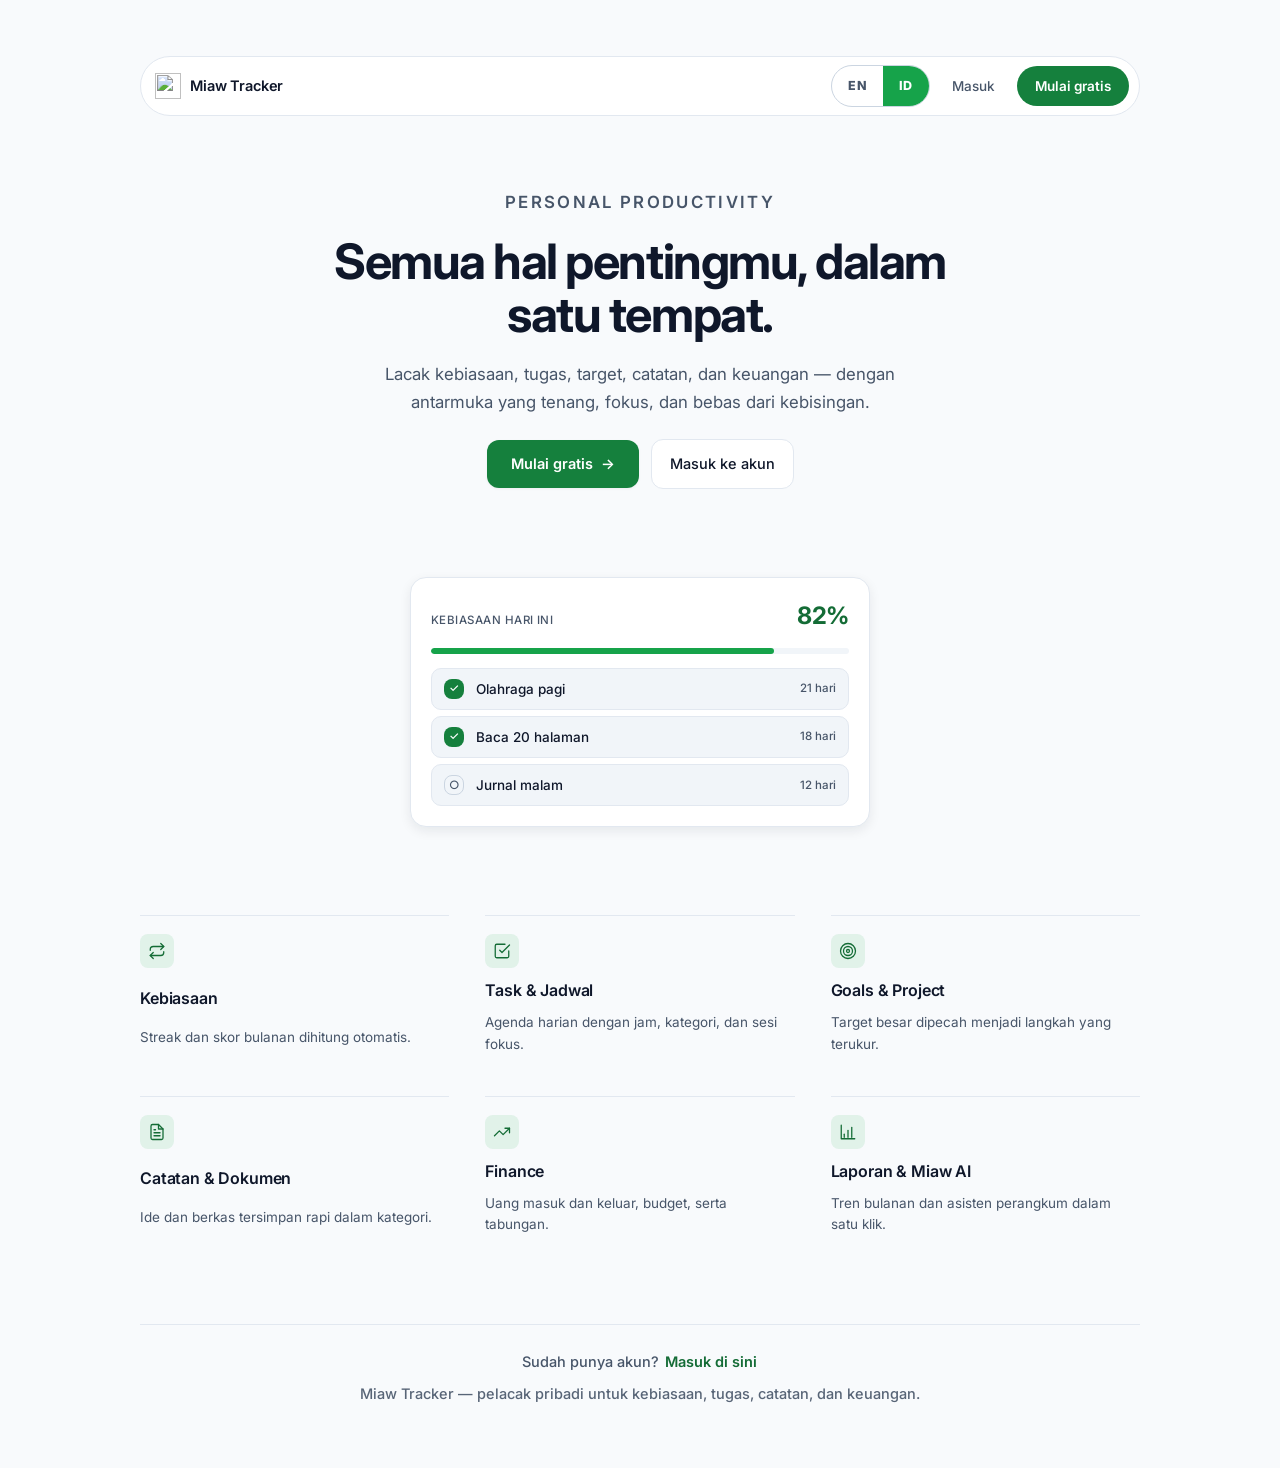
==== commit 997eec5c: "seo: meta description, canonical, OG tags, robots.txt + sitemap.xml agar terindeks Google" ====
--- a/public/index.html
+++ b/public/index.html
@@ -4,6 +4,16 @@
   <meta charset="UTF-8" />
   <meta name="viewport" content="width=device-width, initial-scale=1.0, viewport-fit=cover" />
   <title>Miaw Tracker - Analitik Kebiasaan</title>
+  <meta name="description" content="Miaw Tracker — aplikasi tracker personal: kebiasaan, tugas, target, proyek, catatan, dokumen, dan keuangan harian dalam satu dashboard ringkas." />
+  <link rel="canonical" href="https://tracker-daily-pi.vercel.app/" />
+  <meta name="robots" content="index, follow" />
+  <meta property="og:type" content="website" />
+  <meta property="og:site_name" content="Miaw Tracker" />
+  <meta property="og:title" content="Miaw Tracker - Analitik Kebiasaan" />
+  <meta property="og:description" content="Tracker personal: kebiasaan, tugas, target, proyek, catatan, dokumen, dan keuangan harian dalam satu dashboard." />
+  <meta property="og:url" content="https://tracker-daily-pi.vercel.app/" />
+  <meta property="og:image" content="https://tracker-daily-pi.vercel.app/cat-logo.svg" />
+  <meta name="twitter:card" content="summary" />
   <link rel="preconnect" href="https://fonts.googleapis.com" />
   <link rel="preconnect" href="https://fonts.gstatic.com" crossorigin />
   <link href="https://fonts.googleapis.com/css2?family=Inter:wght@400;500;600;700&display=swap" rel="stylesheet" />
@@ -185,7 +195,7 @@
   <script src="js/modules/projects.js?v=20260918-ui131"></script>
   <script src="js/modules/tasks.js?v=20260918-ui131"></script>
   <script src="js/modules/schedule.js?v=20260918-ui131"></script>
-  <script src="js/modules/notes.js?v=20260918-ui131"></script>
+  <script src="js/modules/notes.js?v=20260919-fix1"></script>
   <script src="js/modules/finance-reports-legacy.js?v=20260918-ui131"></script>
   <script src="js/modules/finance-savings.js?v=20260918-ui131"></script>
   <script src="js/modules/finance-budget.js?v=20260918-ui131"></script>
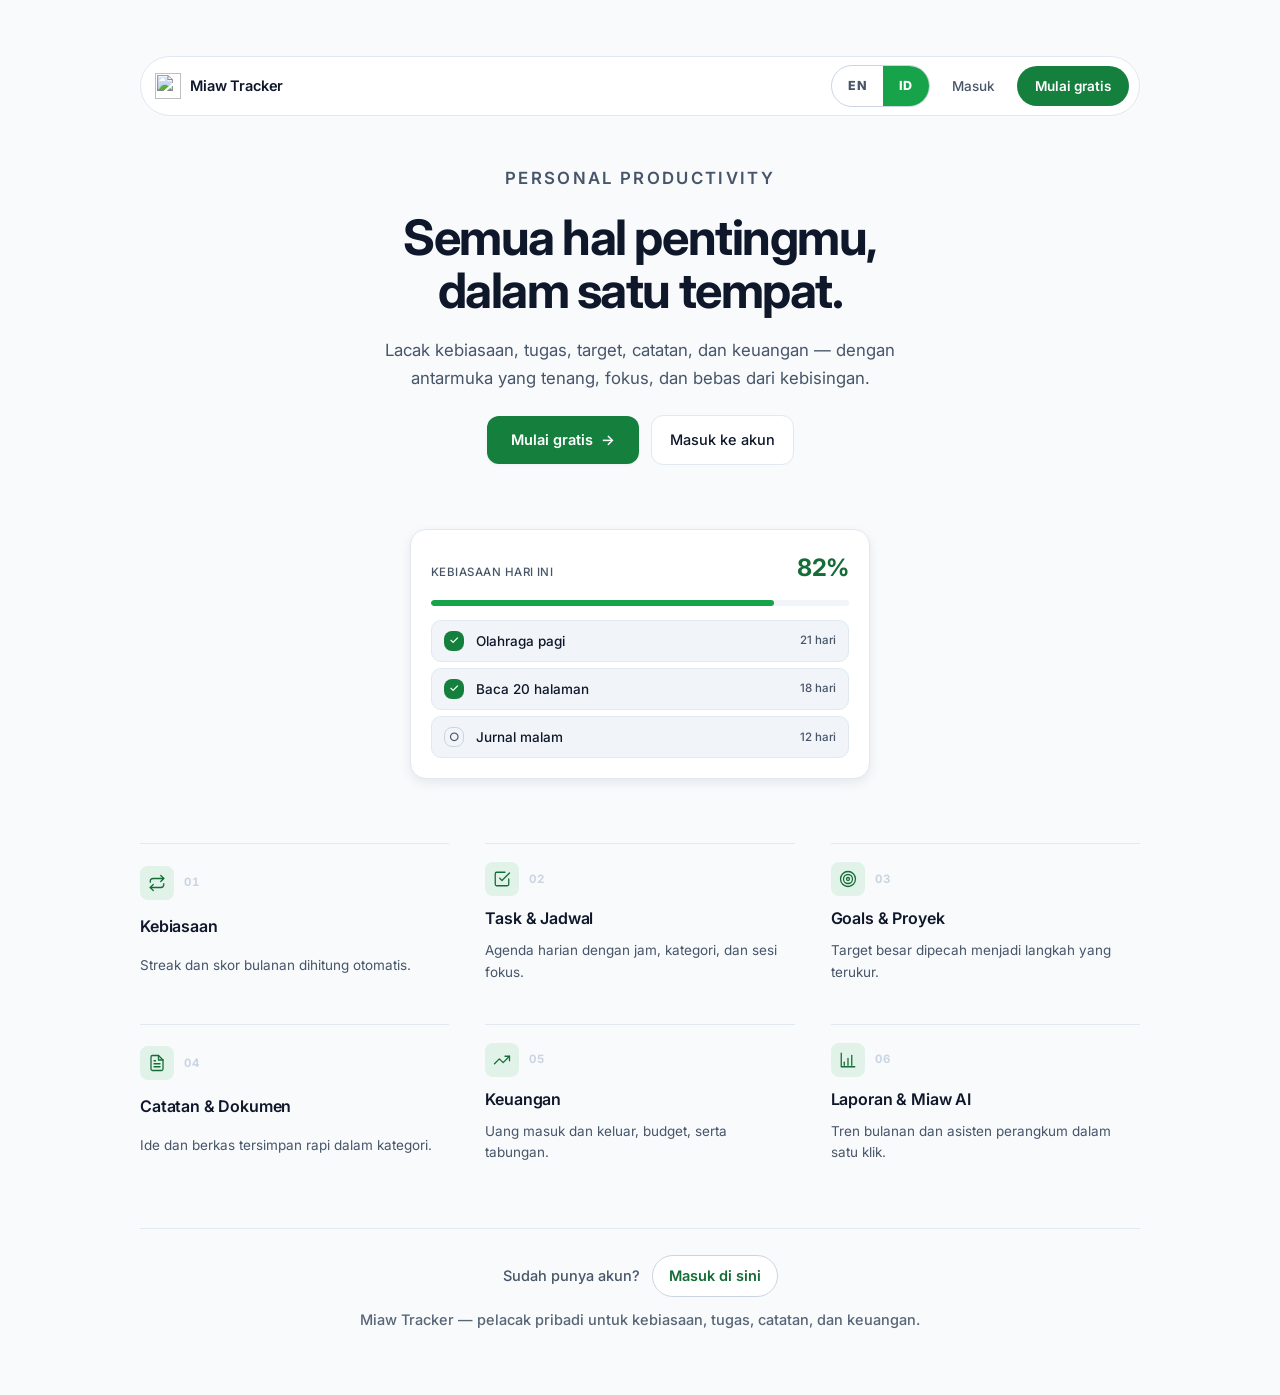
==== commit cec7744c: "ui132: perbaikan audit refero-design — landing & auth - Unifikasi bahasa fitur landing: Goals & Proy" ====
--- a/public/index.html
+++ b/public/index.html
@@ -5,20 +5,20 @@
   <meta name="viewport" content="width=device-width, initial-scale=1.0, viewport-fit=cover" />
   <title>Miaw Tracker - Analitik Kebiasaan</title>
   <meta name="description" content="Miaw Tracker — aplikasi tracker personal: kebiasaan, tugas, target, proyek, catatan, dokumen, dan keuangan harian dalam satu dashboard ringkas." />
-  <link rel="canonical" href="https://tracker-daily-pi.vercel.app/" />
+  <link rel="canonical" href="https://daily-miaw-tracker.my.id/" />
   <meta name="robots" content="index, follow" />
   <meta property="og:type" content="website" />
   <meta property="og:site_name" content="Miaw Tracker" />
   <meta property="og:title" content="Miaw Tracker - Analitik Kebiasaan" />
   <meta property="og:description" content="Tracker personal: kebiasaan, tugas, target, proyek, catatan, dokumen, dan keuangan harian dalam satu dashboard." />
-  <meta property="og:url" content="https://tracker-daily-pi.vercel.app/" />
-  <meta property="og:image" content="https://tracker-daily-pi.vercel.app/cat-logo.svg" />
+  <meta property="og:url" content="https://daily-miaw-tracker.my.id/" />
+  <meta property="og:image" content="https://daily-miaw-tracker.my.id/cat-logo.svg" />
   <meta name="twitter:card" content="summary" />
   <link rel="preconnect" href="https://fonts.googleapis.com" />
   <link rel="preconnect" href="https://fonts.gstatic.com" crossorigin />
   <link href="https://fonts.googleapis.com/css2?family=Inter:wght@400;500;600;700&display=swap" rel="stylesheet" />
-  <link rel="stylesheet" href="styles.css?v=20260918-ui131" />
-  <link rel="stylesheet" href="theme.css?v=20260918-ui131" />
+  <link rel="stylesheet" href="styles.css?v=20260919-ui132" />
+  <link rel="stylesheet" href="theme.css?v=20260919-ui132" />
   <link rel="icon" href="cat-logo.svg" />
 </head>
 <body class="auth-required">
--- a/public/styles.css
+++ b/public/styles.css
@@ -109,6 +109,7 @@
 .auth-copy h1 {
   font-size: clamp(1.55rem, 7vw, 2.15rem);
   line-height: 1.1;
+  text-wrap: balance;
 }
 
 .auth-copy p {
@@ -152,11 +153,21 @@
 }
 
 .auth-primary,
+.auth-row-actions .auth-switch,
+.auth-row-actions .auth-text-button {
+  min-height: 44px;
+}
+
 .auth-switch,
 .auth-text-button {
   min-height: 44px;
   border-radius: var(--radius);
   font-weight: 900;
+}
+
+.auth-text-button[data-auth-action='start-reset'] {
+  color: var(--accent-ink);
+  font-weight: 700;
 }
 
 .auth-primary {
@@ -4139,7 +4150,7 @@
 .land-wrap {
   width: min(100%, 1000px);
   display: grid;
-  gap: clamp(40px, 7vw, 88px);
+  gap: clamp(36px, 6vw, 64px);
   margin: 0 auto;
 }
 
@@ -4219,6 +4230,7 @@
   font-weight: 700;
   line-height: 1.1;
   letter-spacing: -0.03em;
+  text-wrap: balance;
 }
 
 .land-hero > p { margin: 0; max-width: 52ch; color: var(--muted); font-size: clamp(0.95rem, 2.2vw, 1.05rem); line-height: 1.7; }
@@ -4291,6 +4303,10 @@
 
 .land-item { display: grid; gap: 10px; padding-top: 18px; border-top: 1px solid var(--line); }
 
+.land-item-top { display: flex; align-items: center; gap: 10px; }
+.land-item-num { color: var(--line-strong); font-size: var(--fs-2xs); font-weight: 700; letter-spacing: 0.08em; font-variant-numeric: tabular-nums; transition: color 0.18s ease; }
+.land-item:hover .land-item-num { color: var(--accent-ink); }
+
 .land-item-ico {
   display: inline-flex;
   align-items: center;
@@ -4307,11 +4323,26 @@
 .land-item p { margin: 0; color: var(--muted); font-size: var(--fs-sm); line-height: 1.6; }
 
 /* penutup */
-.land-end { display: grid; gap: 10px; justify-items: center; padding-top: 26px; border-top: 1px solid var(--line); text-align: center; }
+.land-end { display: grid; gap: 12px; justify-items: center; padding-top: 26px; border-top: 1px solid var(--line); text-align: center; }
 .land-end > p { margin: 0; color: var(--muted); font-size: var(--fs-md); font-weight: 500; }
 
-.land-inline-link { padding: 0 2px; border: 0; background: transparent; color: var(--accent-ink); font: inherit; font-size: var(--fs-md); font-weight: 600; cursor: pointer; }
-.land-inline-link:hover { text-decoration: underline; text-underline-offset: 3px; }
+.land-inline-link {
+  display: inline-flex;
+  align-items: center;
+  min-height: 42px;
+  margin-left: 8px;
+  padding: 0 16px;
+  border: 1px solid var(--line-strong);
+  border-radius: var(--r-pill);
+  background: var(--panel);
+  color: var(--accent-ink);
+  font: inherit;
+  font-size: var(--fs-md);
+  font-weight: 600;
+  cursor: pointer;
+  transition: border-color 0.18s ease, background 0.18s ease;
+}
+.land-inline-link:hover { border-color: var(--accent-ink); background: var(--green-soft); }
 
 .land-foot { margin: 0; color: var(--muted); font-size: var(--fs-xs); font-weight: 400; opacity: 0.9; }
 
@@ -4329,6 +4360,11 @@
   .land-cta, .land-cta-link { justify-content: center; width: 100%; }
   .land-end { padding-top: 20px; }
   .land-feat { grid-template-columns: 1fr; }
+}
+
+@media (max-width: 375px) {
+  /* Anti-cramp: layar sempit, "Masuk" cukup sebagai link kecil di bawah? Tidak — sembunyikan label penuhnya, CTA tetap. */
+  .land-nav-link { display: none; }
 }
 
 @media (max-width: 420px) {
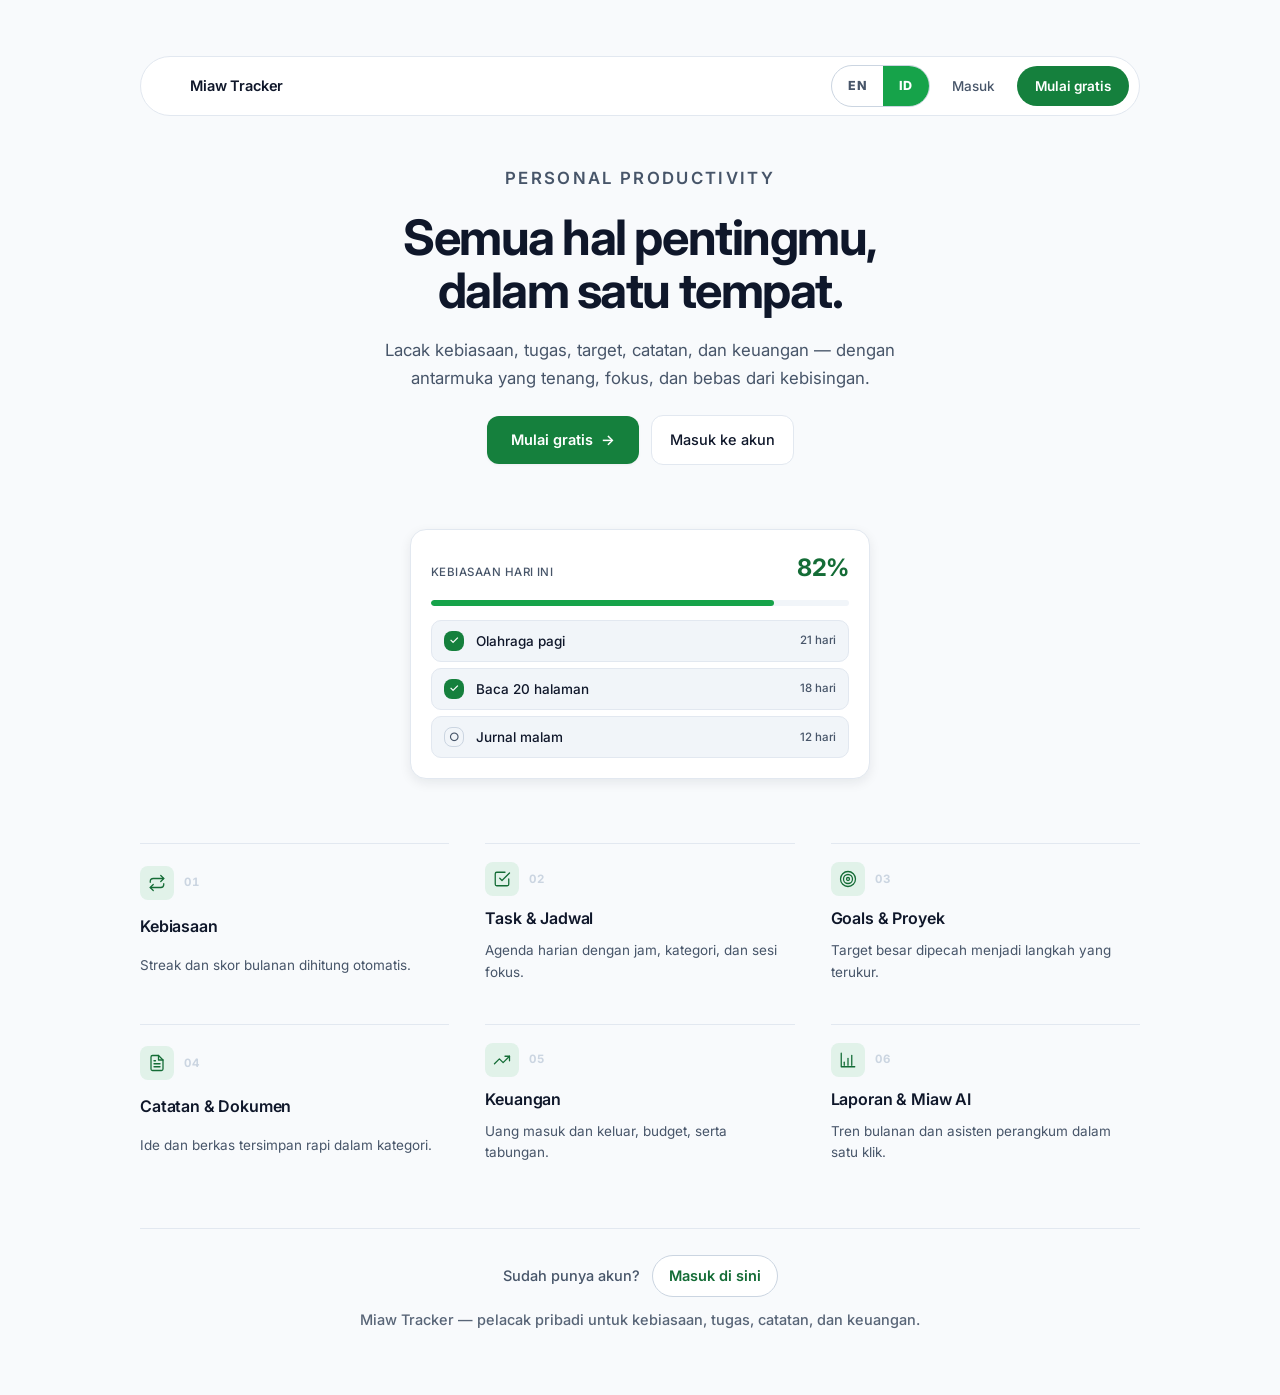
==== commit daa10ce2: "habit: copy habit ke bulan berikutnya — pilih semua atau sebagian via checkbox, deteksi duplikat nam" ====
--- a/public/index.html
+++ b/public/index.html
@@ -14,12 +14,42 @@
   <meta property="og:url" content="https://daily-miaw-tracker.my.id/" />
   <meta property="og:image" content="https://daily-miaw-tracker.my.id/cat-logo.svg" />
   <meta name="twitter:card" content="summary" />
+  <script type="application/ld+json">
+  {
+    "@context": "https://schema.org",
+    "@graph": [
+      {
+        "@type": "Organization",
+        "@id": "https://daily-miaw-tracker.my.id/#organization",
+        "name": "Miaw Tracker",
+        "url": "https://daily-miaw-tracker.my.id/",
+        "logo": {
+          "@type": "ImageObject",
+          "url": "https://daily-miaw-tracker.my.id/logo-512.png",
+          "width": 512,
+          "height": 512
+        }
+      },
+      {
+        "@type": "WebSite",
+        "@id": "https://daily-miaw-tracker.my.id/#website",
+        "url": "https://daily-miaw-tracker.my.id/",
+        "name": "Miaw Tracker",
+        "publisher": { "@id": "https://daily-miaw-tracker.my.id/#organization" },
+        "inLanguage": "id"
+      }
+    ]
+  }
+  </script>
   <link rel="preconnect" href="https://fonts.googleapis.com" />
   <link rel="preconnect" href="https://fonts.gstatic.com" crossorigin />
   <link href="https://fonts.googleapis.com/css2?family=Inter:wght@400;500;600;700&display=swap" rel="stylesheet" />
   <link rel="stylesheet" href="styles.css?v=20260919-ui132" />
   <link rel="stylesheet" href="theme.css?v=20260919-ui132" />
+  <link rel="stylesheet" href="css/habit-copy.css?v=20260928-hc1" />
   <link rel="icon" href="cat-logo.svg" />
+  <link rel="icon" type="image/png" sizes="192x192" href="/logo-192.png" />
+  <link rel="apple-touch-icon" href="/logo-192.png" />
 </head>
 <body class="auth-required">
   <a class="skip-link" href="#content">Langsung ke konten</a>
@@ -204,7 +234,8 @@
   <script src="js/modules/progress.js?v=20260918-ui131"></script>
   <script src="js/modules/dashboard.js?v=20260918-ui131"></script>
   <script src="js/modules/miawai.js?v=20260918-ui131"></script>
-  <script src="js/modules/habit-legacy.js?v=20260918-ui131"></script>
+  <script src="js/modules/habit-legacy.js?v=20260928-hc1"></script>
+  <script src="js/modules/habit-copy-next.js?v=20260928-hc1"></script>
   <script src="js/events/20-bind-events.js?v=20260918-ui131"></script>
   <script src="js/modules/laporan-export.js?v=20260918-ui131"></script>
   <script src="js/modules/global-search.js?v=20260918-ui131"></script>
--- a/public/css/habit-copy.css
+++ b/public/css/habit-copy.css
@@ -0,0 +1,108 @@
+/* Tracker Daily — habit copy to next month panel */
+
+.habit-copy-panel {
+  grid-column: 1 / -1;
+  display: flex;
+  flex-direction: column;
+  gap: 10px;
+  margin-top: 4px;
+  padding: 14px;
+  border: 1px solid var(--line);
+  border-radius: 14px;
+  background: var(--panel-soft);
+}
+
+.habit-copy-head {
+  display: flex;
+  align-items: center;
+  justify-content: space-between;
+  gap: 10px;
+}
+
+.habit-copy-head strong {
+  font-size: 0.95rem;
+  color: var(--text);
+}
+
+.habit-copy-allrow {
+  display: flex;
+  align-items: center;
+  flex-wrap: wrap;
+  gap: 8px;
+}
+
+.habit-copy-count {
+  margin-left: auto;
+  font-size: 0.82rem;
+  color: var(--muted);
+}
+
+.habit-copy-list {
+  display: flex;
+  flex-direction: column;
+  gap: 2px;
+  max-height: 260px;
+  overflow-y: auto;
+  border: 1px solid var(--line);
+  border-radius: 10px;
+  background: var(--panel);
+}
+
+.habit-copy-item {
+  display: flex;
+  align-items: center;
+  gap: 10px;
+  padding: 8px 10px;
+  cursor: pointer;
+  border-bottom: 1px solid var(--line);
+  font-size: 0.9rem;
+}
+
+.habit-copy-item:last-child {
+  border-bottom: none;
+}
+
+.habit-copy-item:hover {
+  background: var(--panel-soft);
+}
+
+.habit-copy-item input[type="checkbox"] {
+  width: 18px;
+  height: 18px;
+  flex-shrink: 0;
+}
+
+.habit-copy-item span {
+  flex: 1;
+  min-width: 0;
+  overflow: hidden;
+  text-overflow: ellipsis;
+  white-space: nowrap;
+}
+
+.habit-copy-item small {
+  color: var(--muted);
+  flex-shrink: 0;
+}
+
+.habit-copy-empty {
+  margin: 0;
+  padding: 12px;
+  color: var(--muted);
+  font-size: 0.88rem;
+}
+
+.habit-copy-note {
+  margin: 0;
+  font-size: 0.8rem;
+  color: var(--muted);
+}
+
+.habit-copy-panel .primary-button {
+  align-self: flex-start;
+}
+
+/* Tombol pemicu di form habit (inline dengan tombol lain) */
+.habit-form .small-button[data-action="habit-copy-open"] {
+  align-self: center;
+}
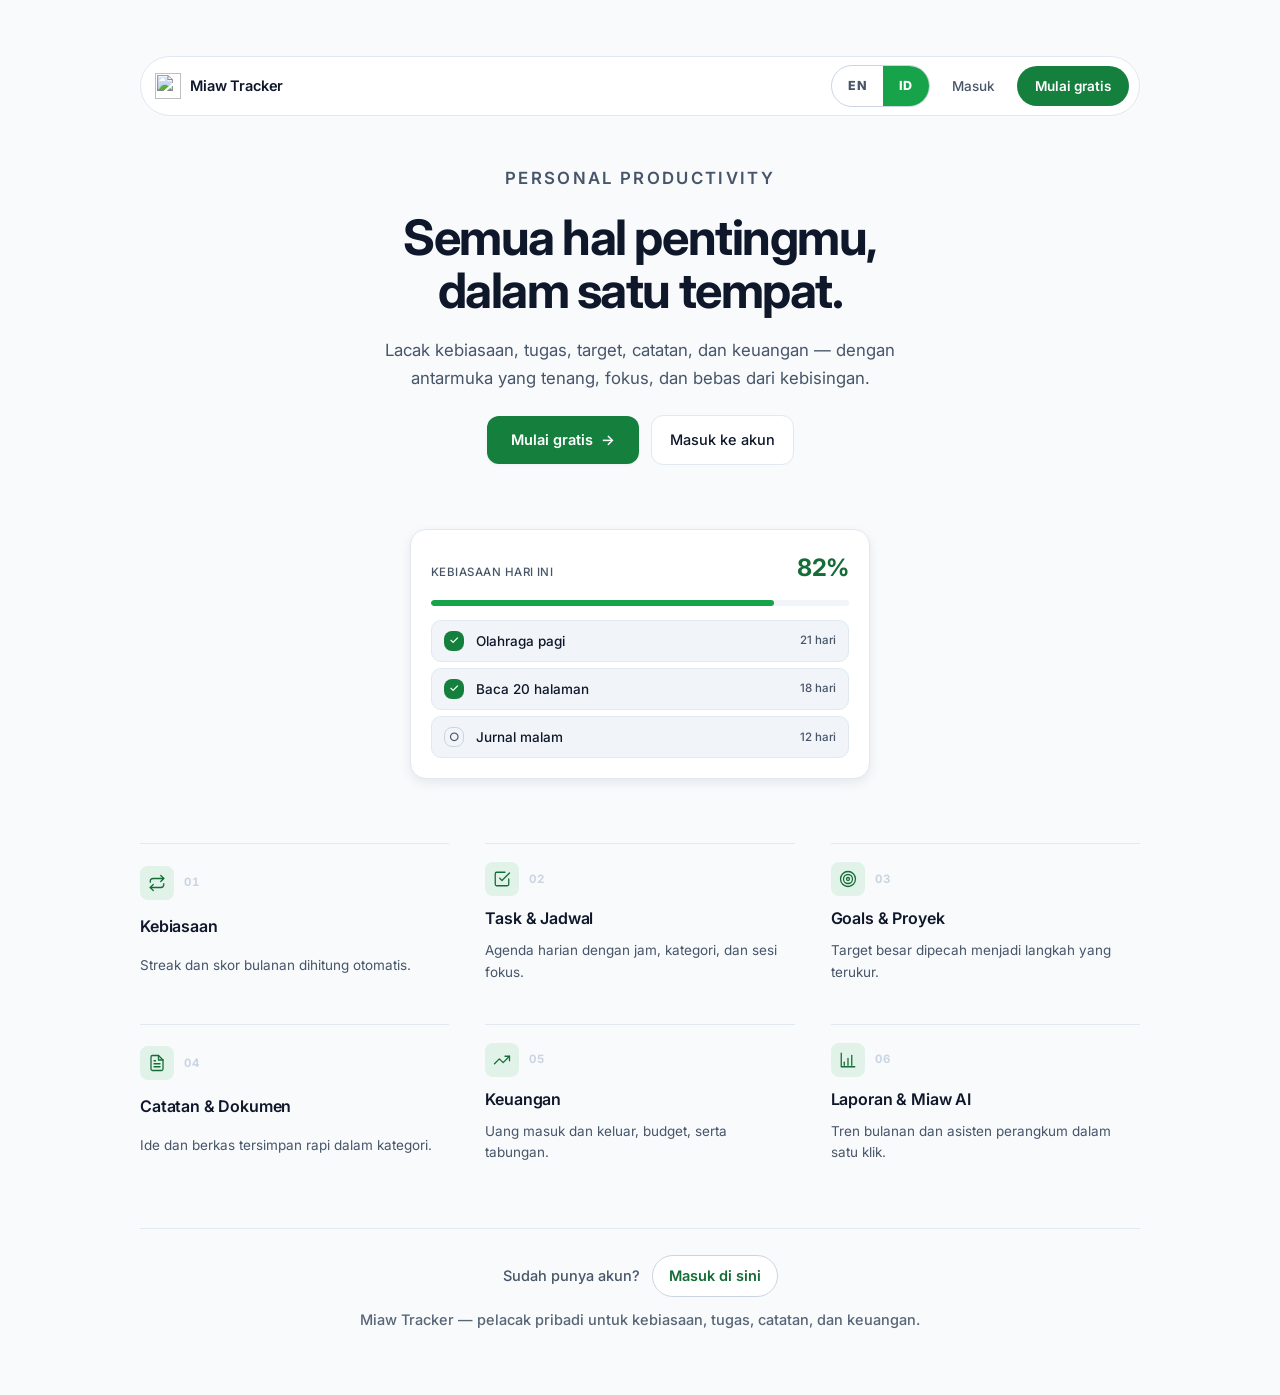
==== commit 9615d6a4: "finance: fitur Akun — kelola pos penyimpanan uang (tunai/bank/e-wallet) - Halaman Akun: CRUD, saldo " ====
--- a/public/index.html
+++ b/public/index.html
@@ -44,9 +44,9 @@
   <link rel="preconnect" href="https://fonts.googleapis.com" />
   <link rel="preconnect" href="https://fonts.gstatic.com" crossorigin />
   <link href="https://fonts.googleapis.com/css2?family=Inter:wght@400;500;600;700&display=swap" rel="stylesheet" />
-  <link rel="stylesheet" href="styles.css?v=20260919-ui132" />
-  <link rel="stylesheet" href="theme.css?v=20260919-ui132" />
-  <link rel="stylesheet" href="css/habit-copy.css?v=20260928-hc1" />
+  <link rel="stylesheet" href="styles.css?v=20260919-ui133" />
+  <link rel="stylesheet" href="theme.css?v=20260919-ui133" />
+  <link rel="stylesheet" href="css/habit-copy.css?v=20260919-ui133" />
   <link rel="icon" href="cat-logo.svg" />
   <link rel="icon" type="image/png" sizes="192x192" href="/logo-192.png" />
   <link rel="apple-touch-icon" href="/logo-192.png" />
@@ -135,6 +135,7 @@
         <div class="nav-group-items">
           <div class="nav-group-items-inner">
             <button class="nav-item sub" type="button" data-view="transaksi"><span data-i18n="nav.tx">Transaksi</span></button>
+            <button class="nav-item sub" type="button" data-view="akun"><span data-i18n="nav.acc">Akun</span></button>
             <button class="nav-item sub" type="button" data-view="budget"><span data-i18n="nav.budget">Budget</span></button>
             <button class="nav-item sub" type="button" data-view="tabungan"><span data-i18n="nav.savings">Tabungan</span></button>
             <button class="nav-item sub" type="button" data-view="laporan-keuangan"><span data-i18n="nav.report-fin">Laporan Keuangan</span></button>
@@ -203,44 +204,45 @@
 
   <div id="toast" class="toast" role="status" aria-live="polite"></div>
 
-  <script src="runtime-config.js?v=20260918-ui131"></script>
-  <script src="js/core/01-config.js?v=20260918-ui131"></script>
-  <script src="js/core/04-utils.js?v=20260918-ui131"></script>
-  <script src="js/core/06b-i18n-dict.js?v=20260918-ui131"></script>
-  <script src="js/core/06-lang.js?v=20260918-ui131"></script>
-  <script src="js/core/07-theme.js?v=20260918-ui131"></script>
-  <script src="js/core/02-runtime-dom.js?v=20260918-ui131"></script>
-  <script src="js/core/05-storage.js?v=20260918-ui131"></script>
-  <script src="js/auth/11-session.js?v=20260918-ui131"></script>
-  <script src="js/core/03-state.js?v=20260918-ui131"></script>
-  <script src="js/auth/13-remote-sync.js?v=20260918-ui131"></script>
-  <script src="js/auth/12-oauth.js?v=20260918-ui131"></script>
-  <script src="js/core/06-toast.js?v=20260918-ui131"></script>
-  <script src="js/core/08-nav.js?v=20260918-ui131"></script>
-  <script src="js/auth/14-auth-ui.js?v=20260918-ui131"></script>
-  <script src="js/core/09-router.js?v=20260918-ui131"></script>
-  <script src="js/modules/habit-analytics.js?v=20260918-ui131"></script>
-  <script src="js/modules/daily-tasks.js?v=20260918-ui131"></script>
-  <script src="js/modules/goals.js?v=20260918-ui131"></script>
-  <script src="js/modules/projects.js?v=20260918-ui131"></script>
-  <script src="js/modules/tasks.js?v=20260918-ui131"></script>
-  <script src="js/modules/schedule.js?v=20260918-ui131"></script>
-  <script src="js/modules/notes.js?v=20260919-fix1"></script>
-  <script src="js/modules/finance-reports-legacy.js?v=20260918-ui131"></script>
-  <script src="js/modules/finance-savings.js?v=20260918-ui131"></script>
-  <script src="js/modules/finance-budget.js?v=20260918-ui131"></script>
-  <script src="js/modules/finance-transactions.js?v=20260918-ui131"></script>
-  <script src="js/modules/finance-documents.js?v=20260918-ui131"></script>
-  <script src="js/modules/progress.js?v=20260918-ui131"></script>
-  <script src="js/modules/dashboard.js?v=20260918-ui131"></script>
-  <script src="js/modules/miawai.js?v=20260918-ui131"></script>
-  <script src="js/modules/habit-legacy.js?v=20260928-hc1"></script>
-  <script src="js/modules/habit-copy-next.js?v=20260928-hc1"></script>
-  <script src="js/events/20-bind-events.js?v=20260918-ui131"></script>
-  <script src="js/modules/laporan-export.js?v=20260918-ui131"></script>
-  <script src="js/modules/global-search.js?v=20260918-ui131"></script>
-  <script src="js/modules/onboarding.js?v=20260918-ui131"></script>
-  <script src="js/core/22-ux-states.js?v=20260918-ui131"></script>
-  <script src="js/bootstrap/30-init.js?v=20260918-ui131"></script>
+  <script src="runtime-config.js?v=20260919-ui133"></script>
+  <script src="js/core/01-config.js?v=20260919-ui133"></script>
+  <script src="js/core/04-utils.js?v=20260919-ui133"></script>
+  <script src="js/core/06b-i18n-dict.js?v=20260919-ui133"></script>
+  <script src="js/core/06-lang.js?v=20260919-ui133"></script>
+  <script src="js/core/07-theme.js?v=20260919-ui133"></script>
+  <script src="js/core/02-runtime-dom.js?v=20260919-ui133"></script>
+  <script src="js/core/05-storage.js?v=20260919-ui133"></script>
+  <script src="js/auth/11-session.js?v=20260919-ui133"></script>
+  <script src="js/core/03-state.js?v=20260919-ui133"></script>
+  <script src="js/auth/13-remote-sync.js?v=20260919-ui133"></script>
+  <script src="js/auth/12-oauth.js?v=20260919-ui133"></script>
+  <script src="js/core/06-toast.js?v=20260919-ui133"></script>
+  <script src="js/core/08-nav.js?v=20260919-ui133"></script>
+  <script src="js/auth/14-auth-ui.js?v=20260919-ui133"></script>
+  <script src="js/core/09-router.js?v=20260919-ui133"></script>
+  <script src="js/modules/habit-analytics.js?v=20260919-ui133"></script>
+  <script src="js/modules/daily-tasks.js?v=20260919-ui133"></script>
+  <script src="js/modules/goals.js?v=20260919-ui133"></script>
+  <script src="js/modules/projects.js?v=20260919-ui133"></script>
+  <script src="js/modules/tasks.js?v=20260919-ui133"></script>
+  <script src="js/modules/schedule.js?v=20260919-ui133"></script>
+  <script src="js/modules/notes.js?v=20260919-ui133"></script>
+  <script src="js/modules/finance-reports-legacy.js?v=20260919-ui133"></script>
+  <script src="js/modules/finance-accounts.js?v=20260919-ui133"></script>
+  <script src="js/modules/finance-savings.js?v=20260919-ui133"></script>
+  <script src="js/modules/finance-budget.js?v=20260919-ui133"></script>
+  <script src="js/modules/finance-transactions.js?v=20260919-ui133"></script>
+  <script src="js/modules/finance-documents.js?v=20260919-ui133"></script>
+  <script src="js/modules/progress.js?v=20260919-ui133"></script>
+  <script src="js/modules/dashboard.js?v=20260919-ui133"></script>
+  <script src="js/modules/miawai.js?v=20260919-ui133"></script>
+  <script src="js/modules/habit-legacy.js?v=20260919-ui133"></script>
+  <script src="js/modules/habit-copy-next.js?v=20260919-ui133"></script>
+  <script src="js/events/20-bind-events.js?v=20260919-ui133"></script>
+  <script src="js/modules/laporan-export.js?v=20260919-ui133"></script>
+  <script src="js/modules/global-search.js?v=20260919-ui133"></script>
+  <script src="js/modules/onboarding.js?v=20260919-ui133"></script>
+  <script src="js/core/22-ux-states.js?v=20260919-ui133"></script>
+  <script src="js/bootstrap/30-init.js?v=20260919-ui133"></script>
 </body>
 </html>
--- a/public/styles.css
+++ b/public/styles.css
@@ -4566,6 +4566,37 @@
 .tx-empty p { margin: 0; font-size: var(--fs-xs); color: var(--muted); }
 
 @media (max-width: 900px) { .tx-stats { grid-template-columns: 1fr 1fr; } }
+
+/* ===== Halaman Akun (finance-accounts) — pakai token tema, tanpa warna literal ===== */
+.acc-page { display: grid; gap: 14px; }
+.acc-form h2 { margin: 0 0 10px; font-size: var(--fs-base); font-weight: 900; }
+.acc-form h2 small { font-weight: 700; color: var(--muted); font-size: var(--fs-2xs); margin-left: 6px; }
+.acc-list-actions { display: flex; gap: 8px; flex-wrap: wrap; }
+.acc-row { display: flex; align-items: center; gap: 12px; padding: 12px 4px; border-top: 1px solid var(--line); }
+.acc-row:first-of-type { border-top: none; }
+.acc-row-ic { width: 40px; height: 40px; border-radius: var(--r-sm); background: var(--panel-soft); display: grid; place-items: center; font-size: var(--fs-lg); flex: 0 0 auto; }
+.acc-row-ic.lg { width: 52px; height: 52px; font-size: var(--fs-xl); }
+.acc-row-mid { min-width: 0; flex: 1; }
+.acc-row-mid b { display: block; font-size: var(--fs-sm); font-weight: 800; overflow: hidden; text-overflow: ellipsis; white-space: nowrap; }
+.acc-row-mid span { font-size: var(--fs-2xs); font-weight: 700; color: var(--muted); }
+.acc-row-bal { font-size: var(--fs-sm); font-weight: 900; white-space: nowrap; }
+.acc-row-bal.neg { color: color-mix(in srgb, var(--danger) 70%, var(--text)); }
+.acc-row.act { opacity: 1; }
+.acc-row-act { display: flex; gap: 4px; flex: 0 0 auto; }
+.acc-icobtn.warn:hover { color: var(--amber); background: color-mix(in srgb, var(--amber) 8%, transparent); }
+.acc-off .acc-row-ic, .acc-off .acc-row-mid b { opacity: 0.55; }
+.acc-off .acc-row-bal { opacity: 0.7; }
+.acc-det-top { display: flex; align-items: center; gap: 14px; flex-wrap: wrap; }
+.acc-det-top h2 { margin: 0; font-size: var(--fs-md); font-weight: 900; }
+.acc-det-top small { color: var(--muted); font-size: var(--fs-2xs); font-weight: 700; }
+.acc-det-bal { margin-left: auto; font-size: var(--fs-lg); font-weight: 900; }
+.acc-det-bal.neg { color: color-mix(in srgb, var(--danger) 70%, var(--text)); }
+@media (max-width: 640px) {
+  .acc-row { flex-wrap: wrap; }
+  .acc-row-bal { width: 100%; padding-left: 52px; }
+  .acc-det-bal { margin-left: 0; width: 100%; }
+}
+
 @media (max-width: 640px) {
   .tx-form-grid { grid-template-columns: 1fr; }
   .tx-cel { min-height: 44px; border-radius: var(--r-xs); }
